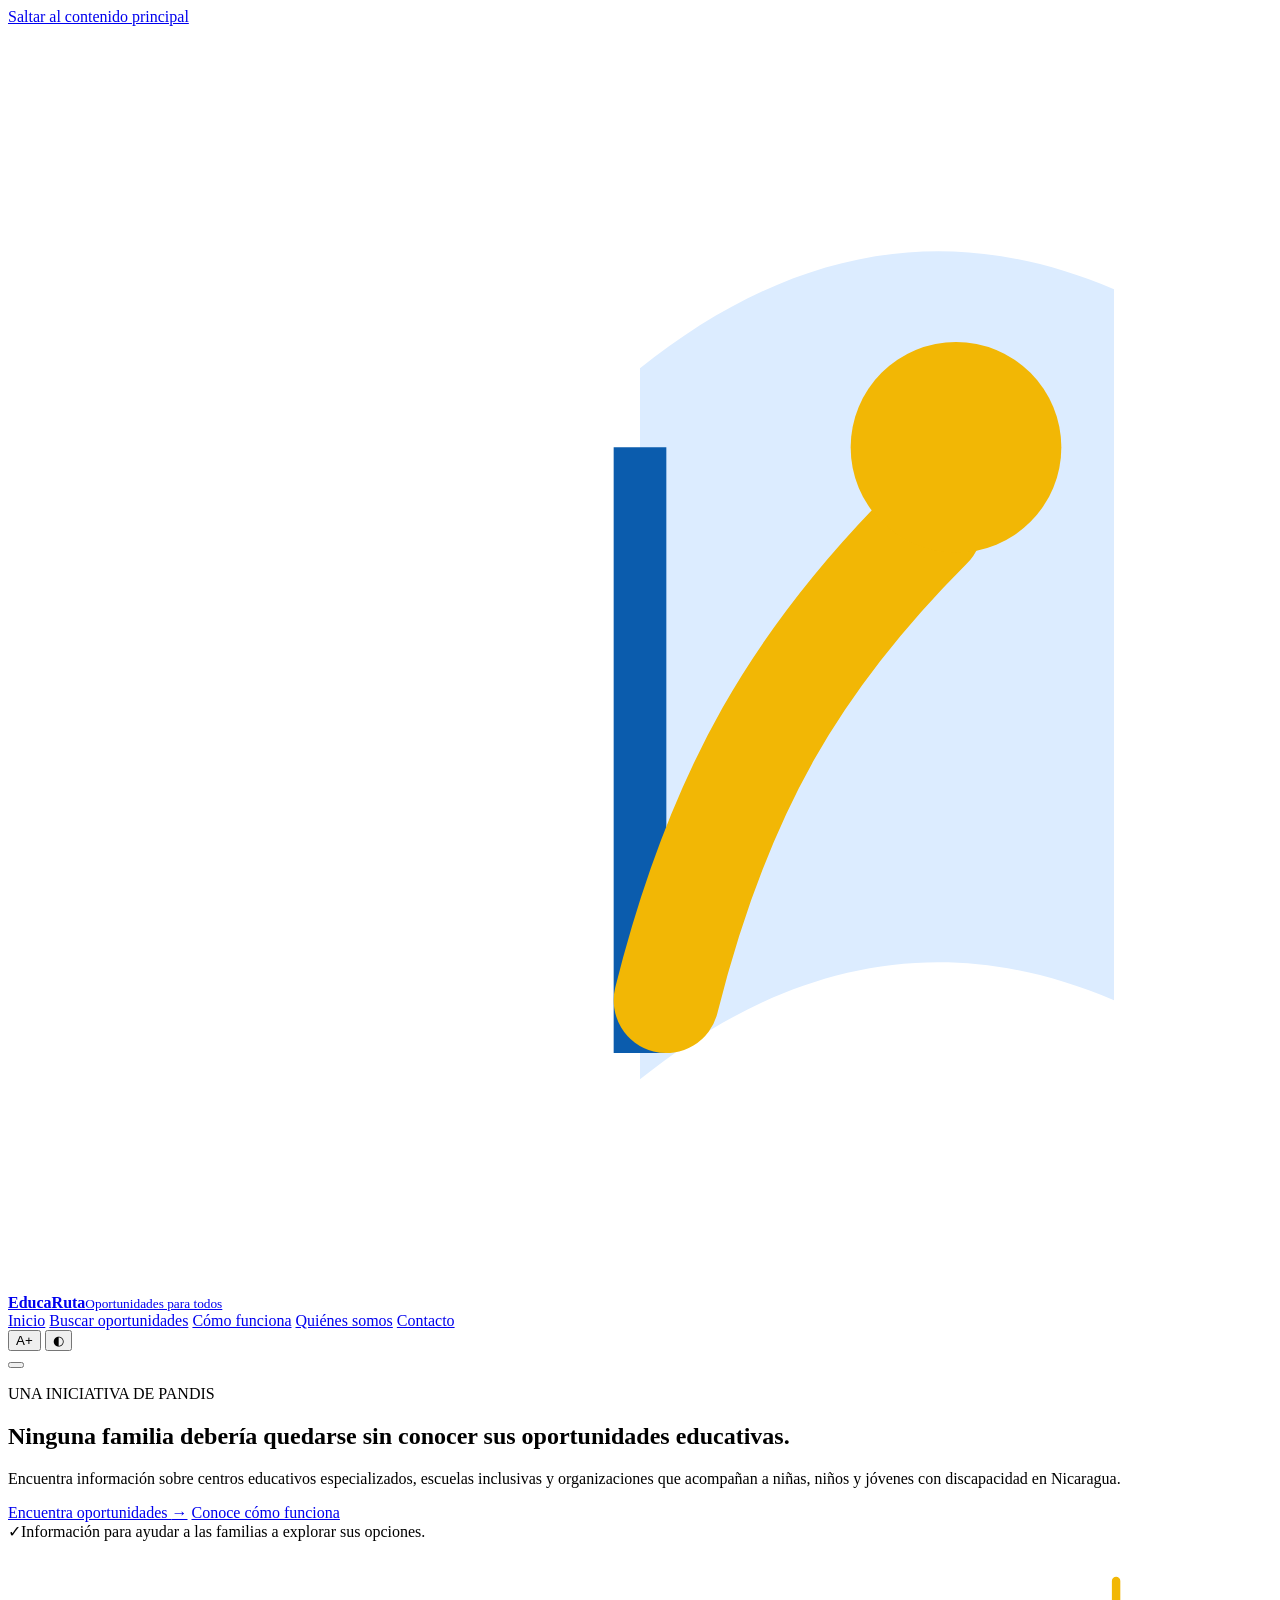
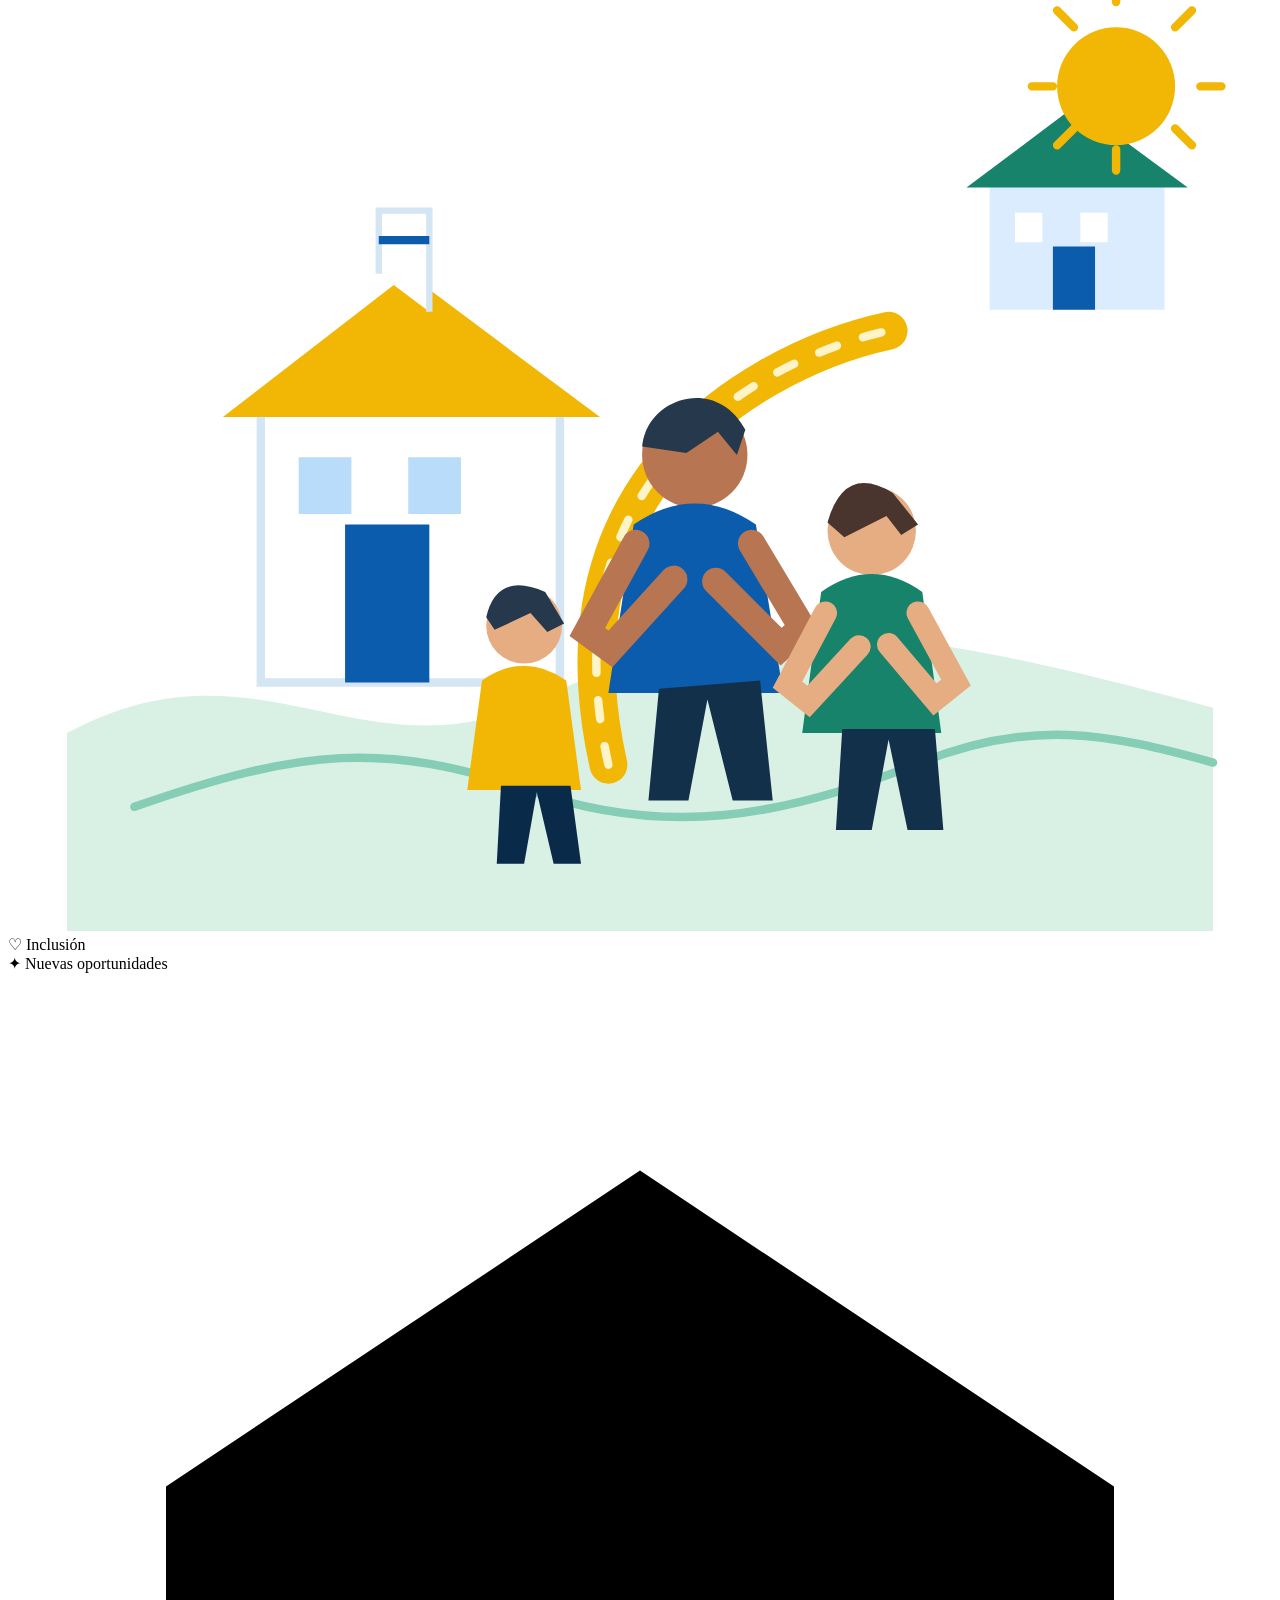
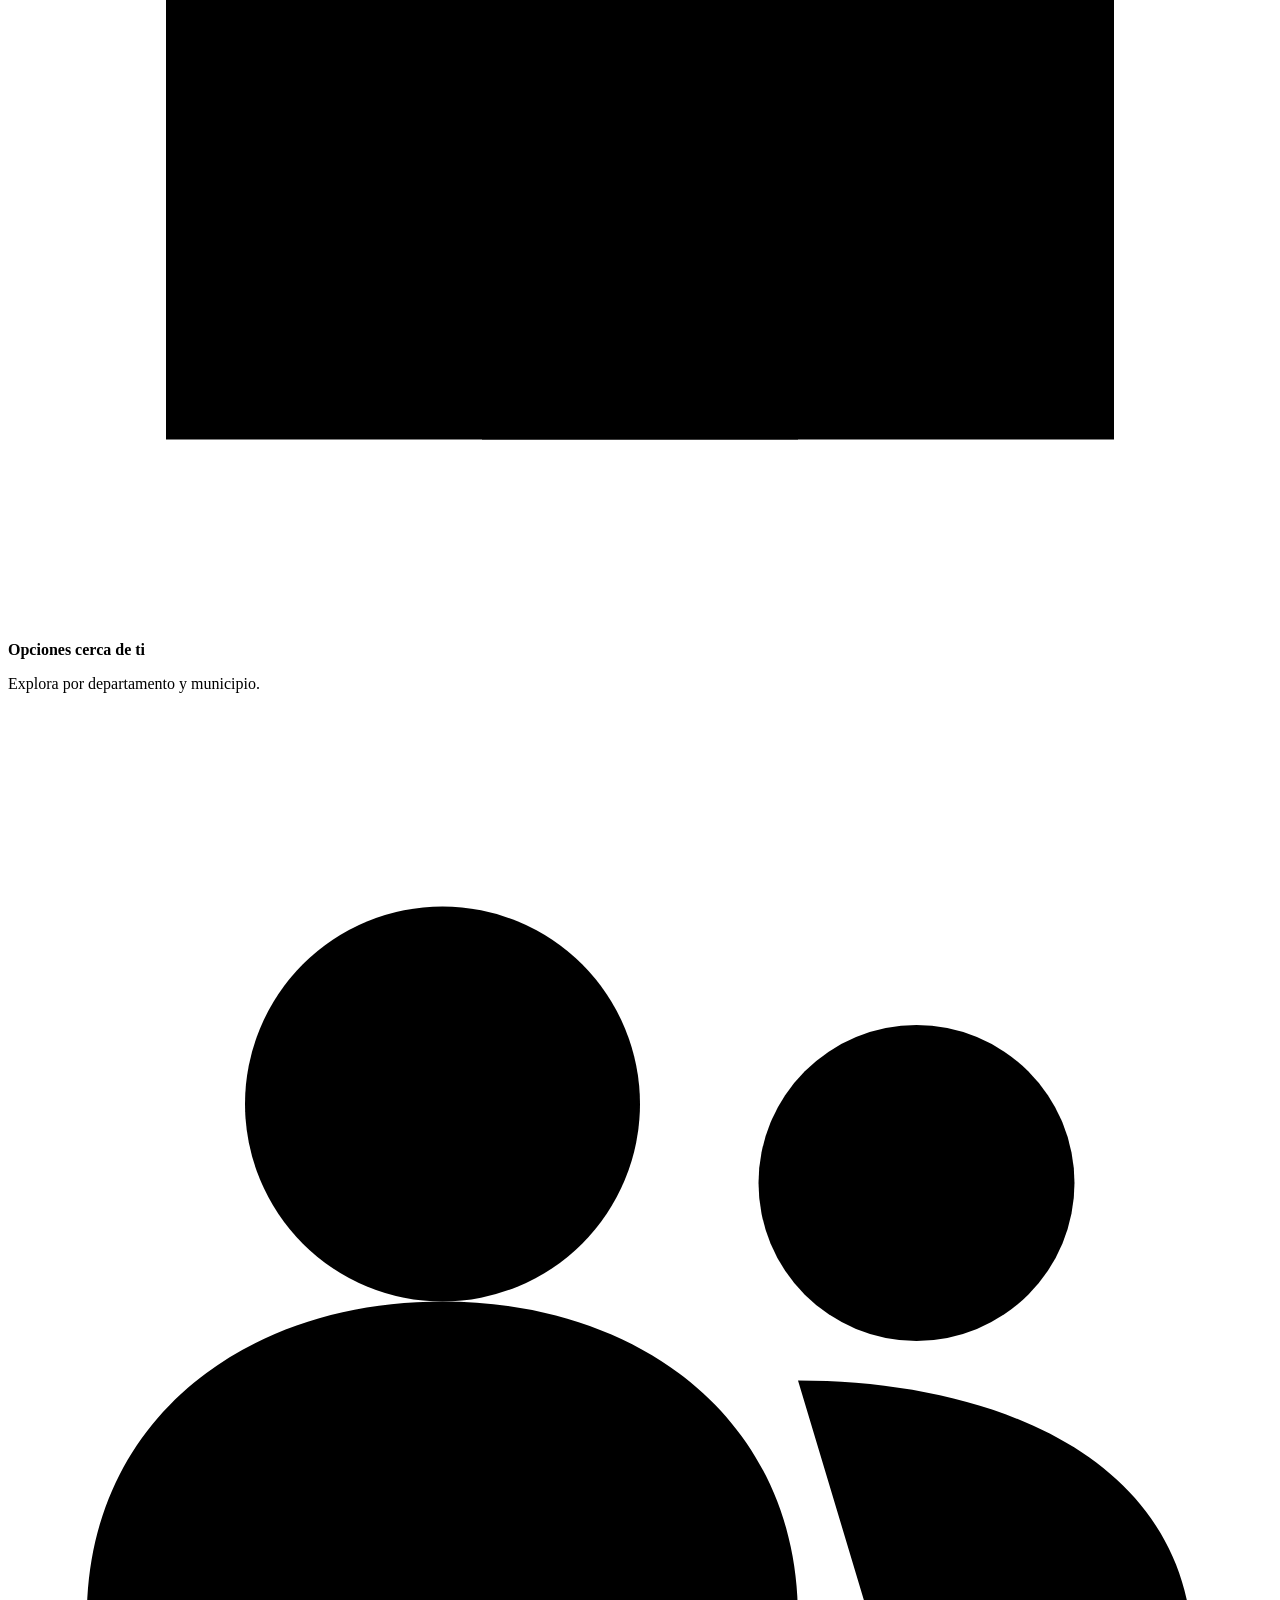
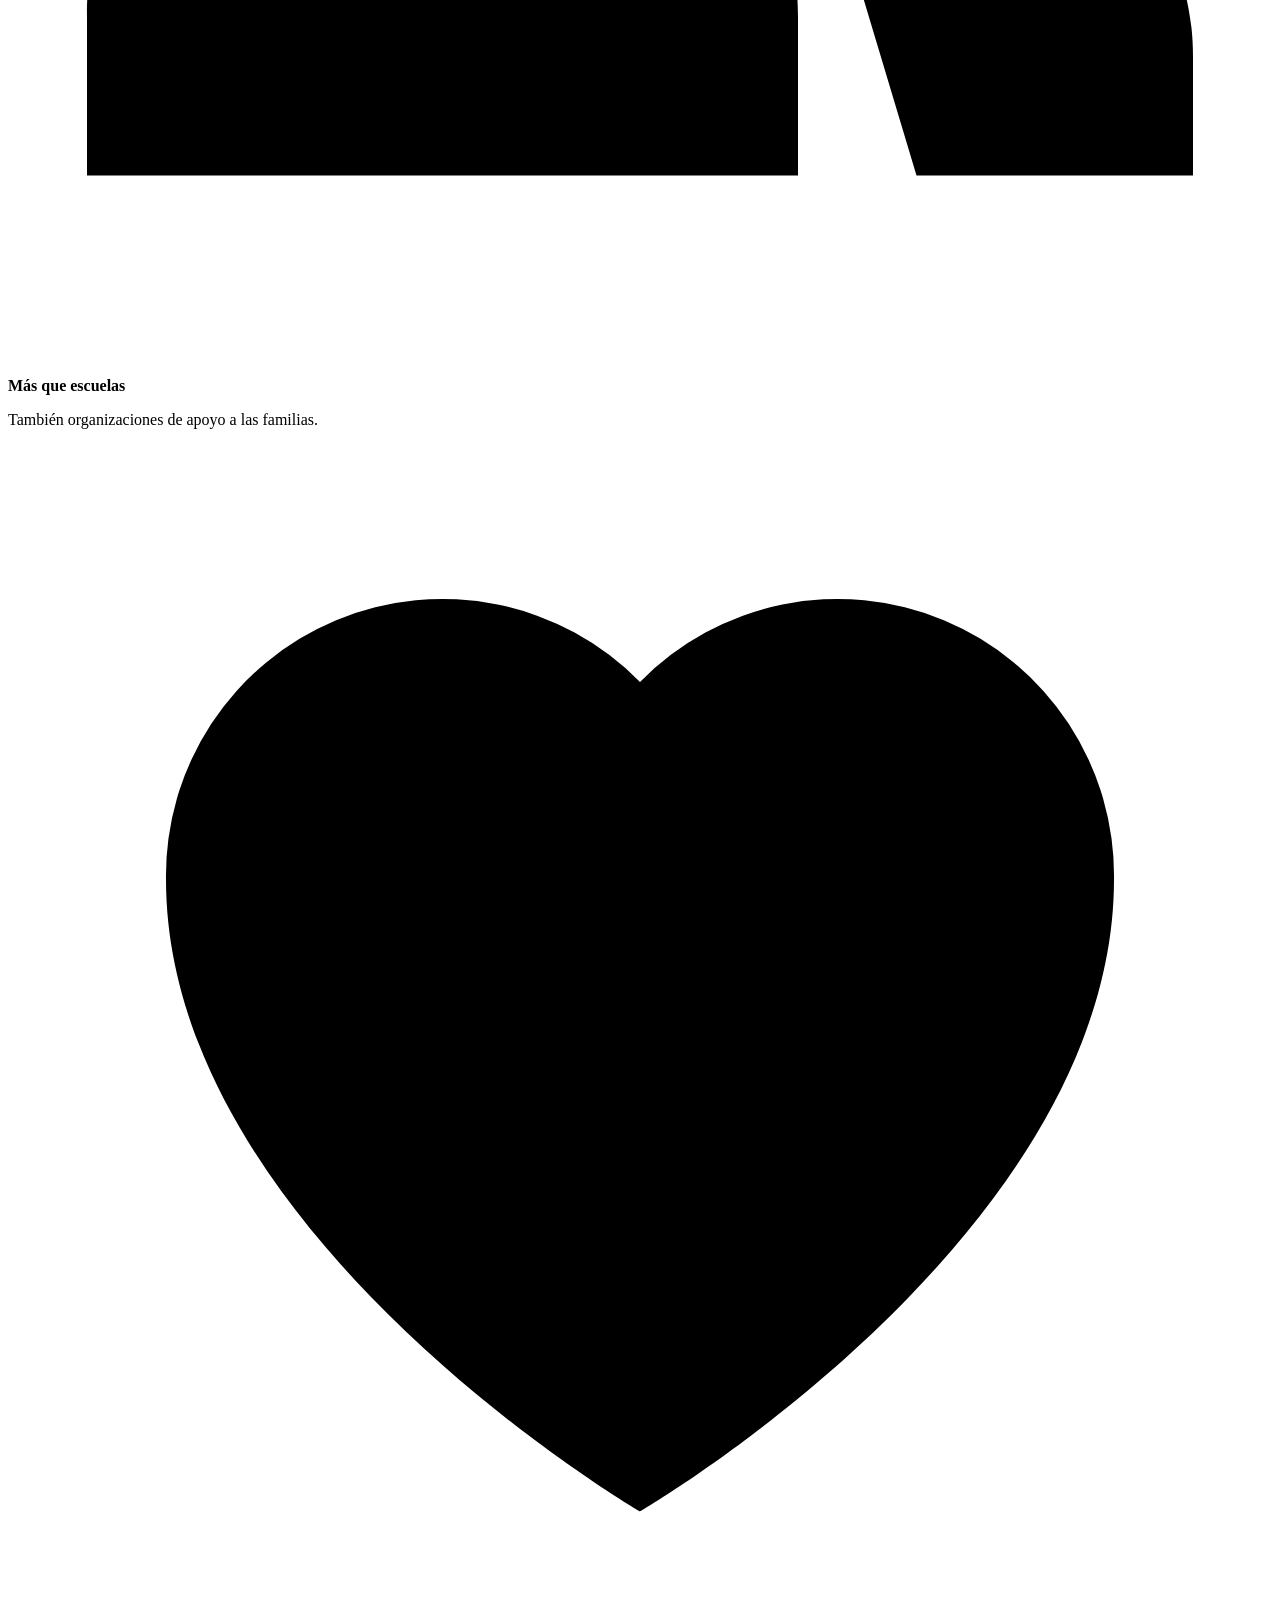
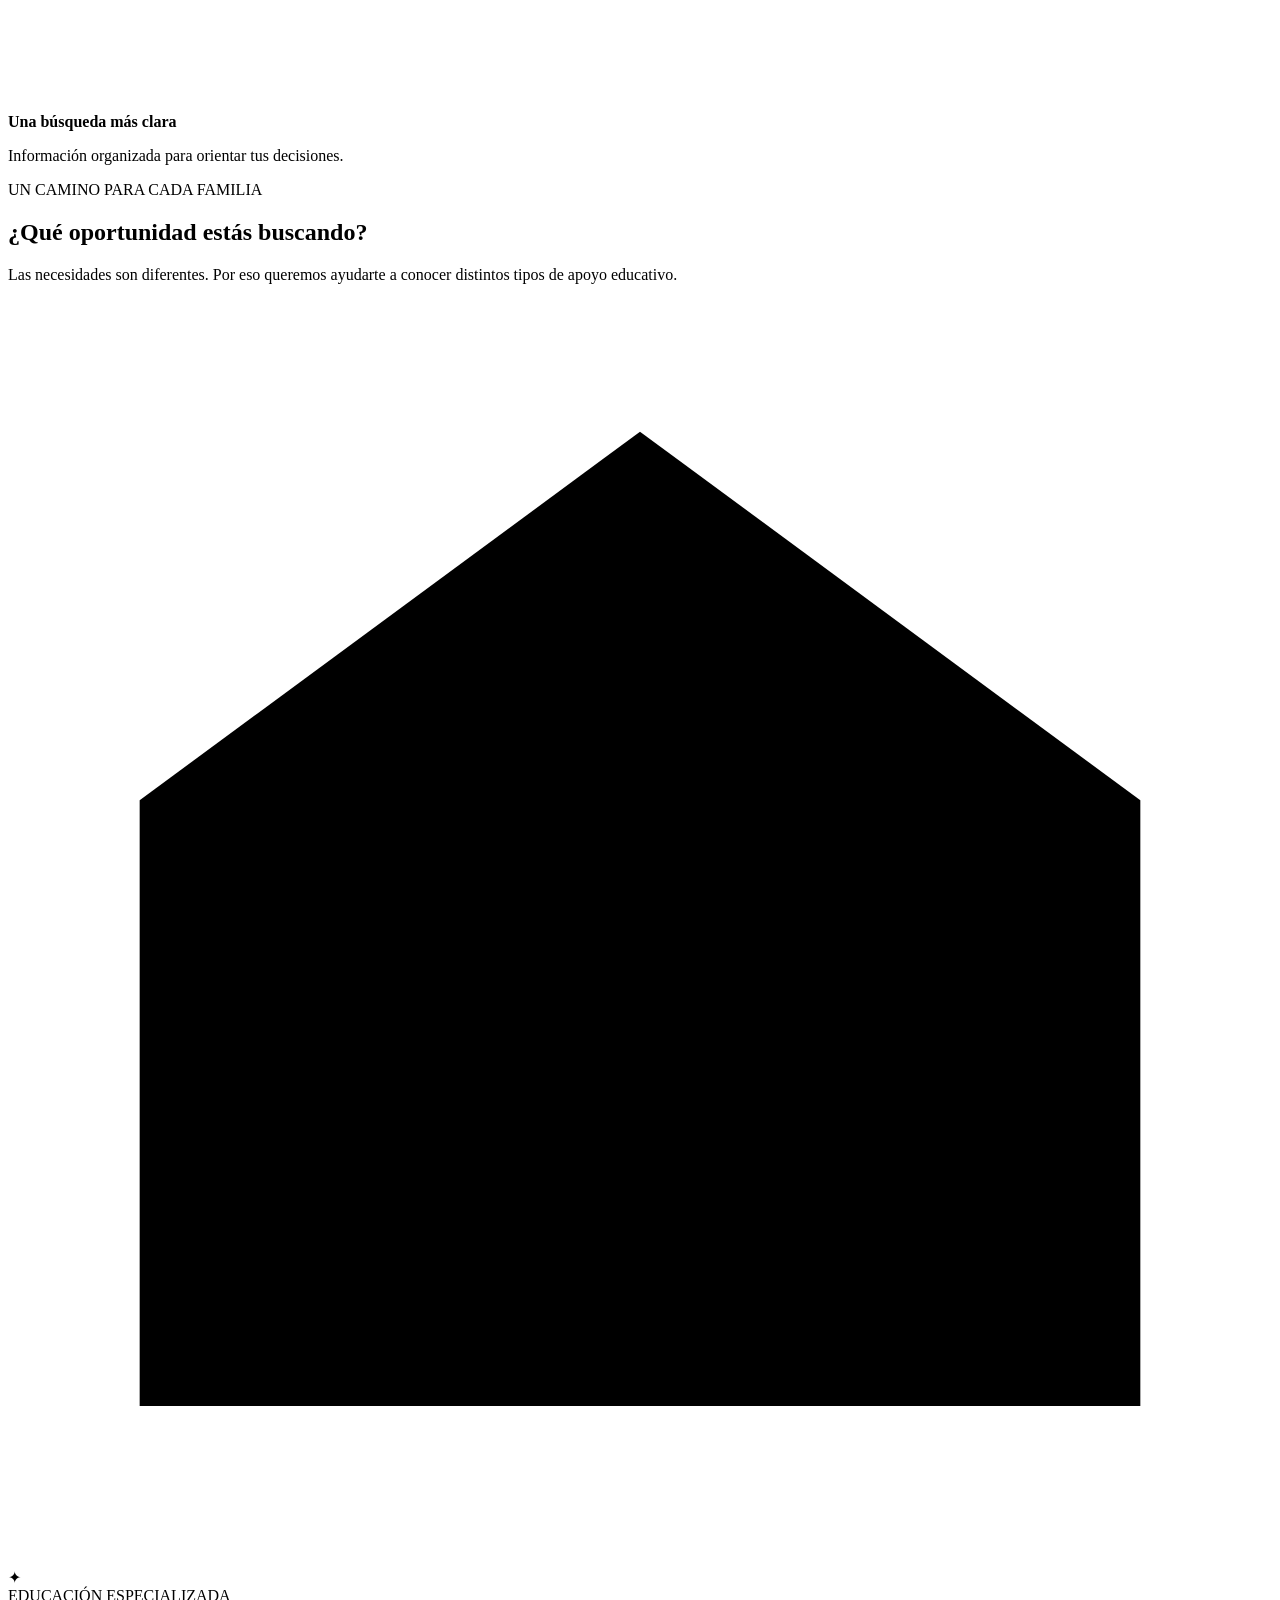
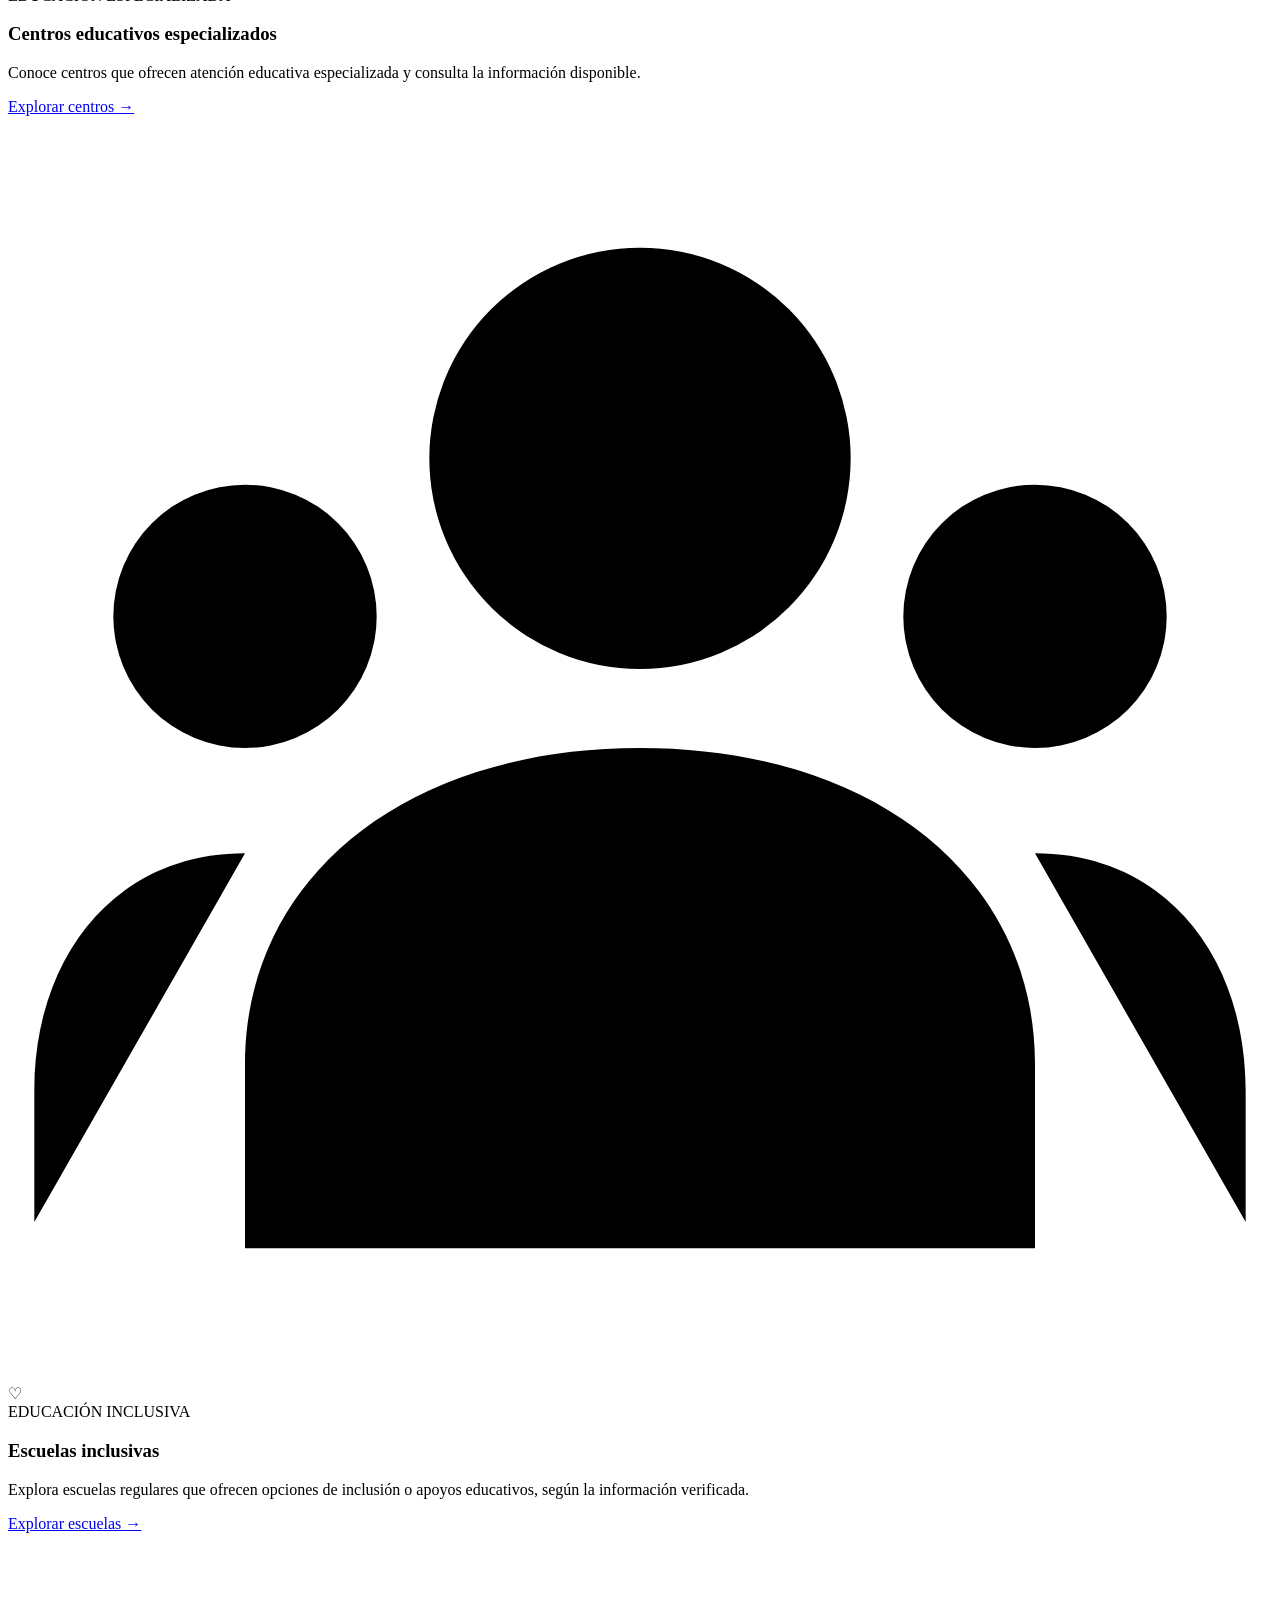
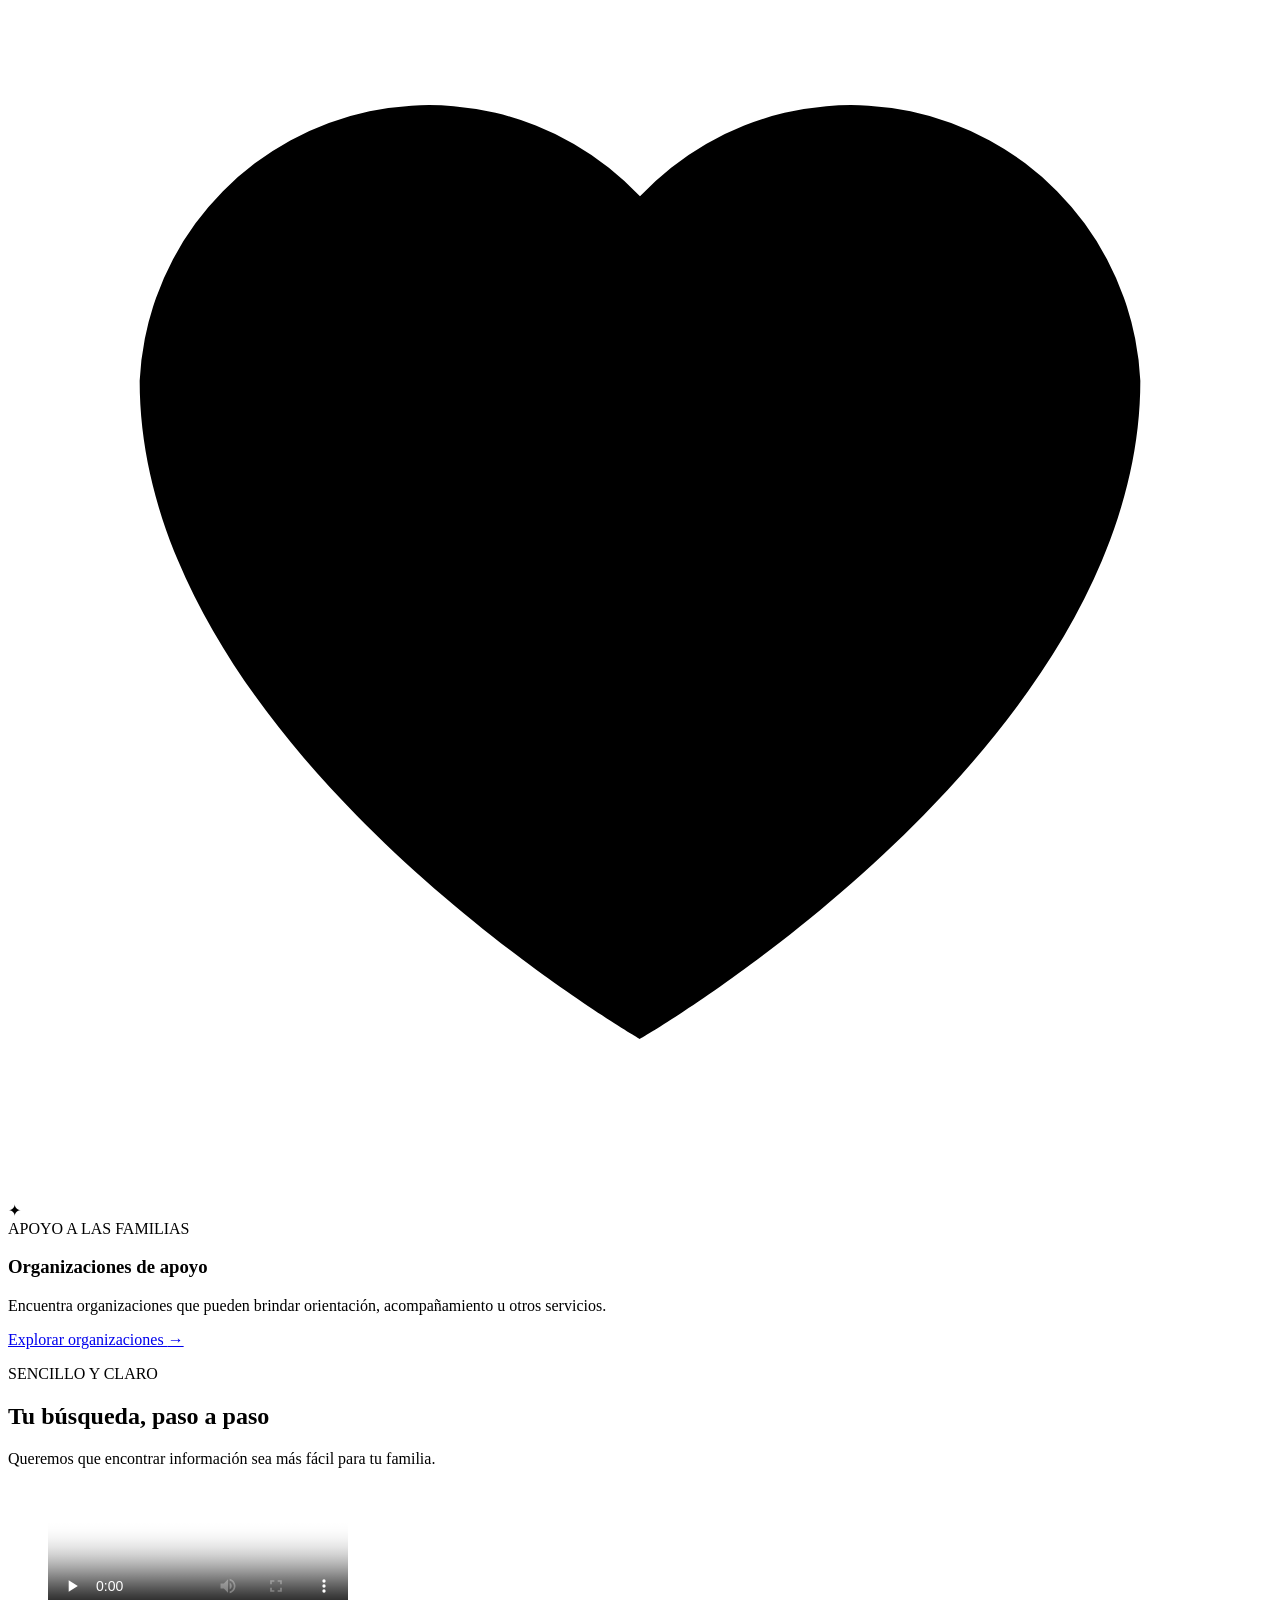
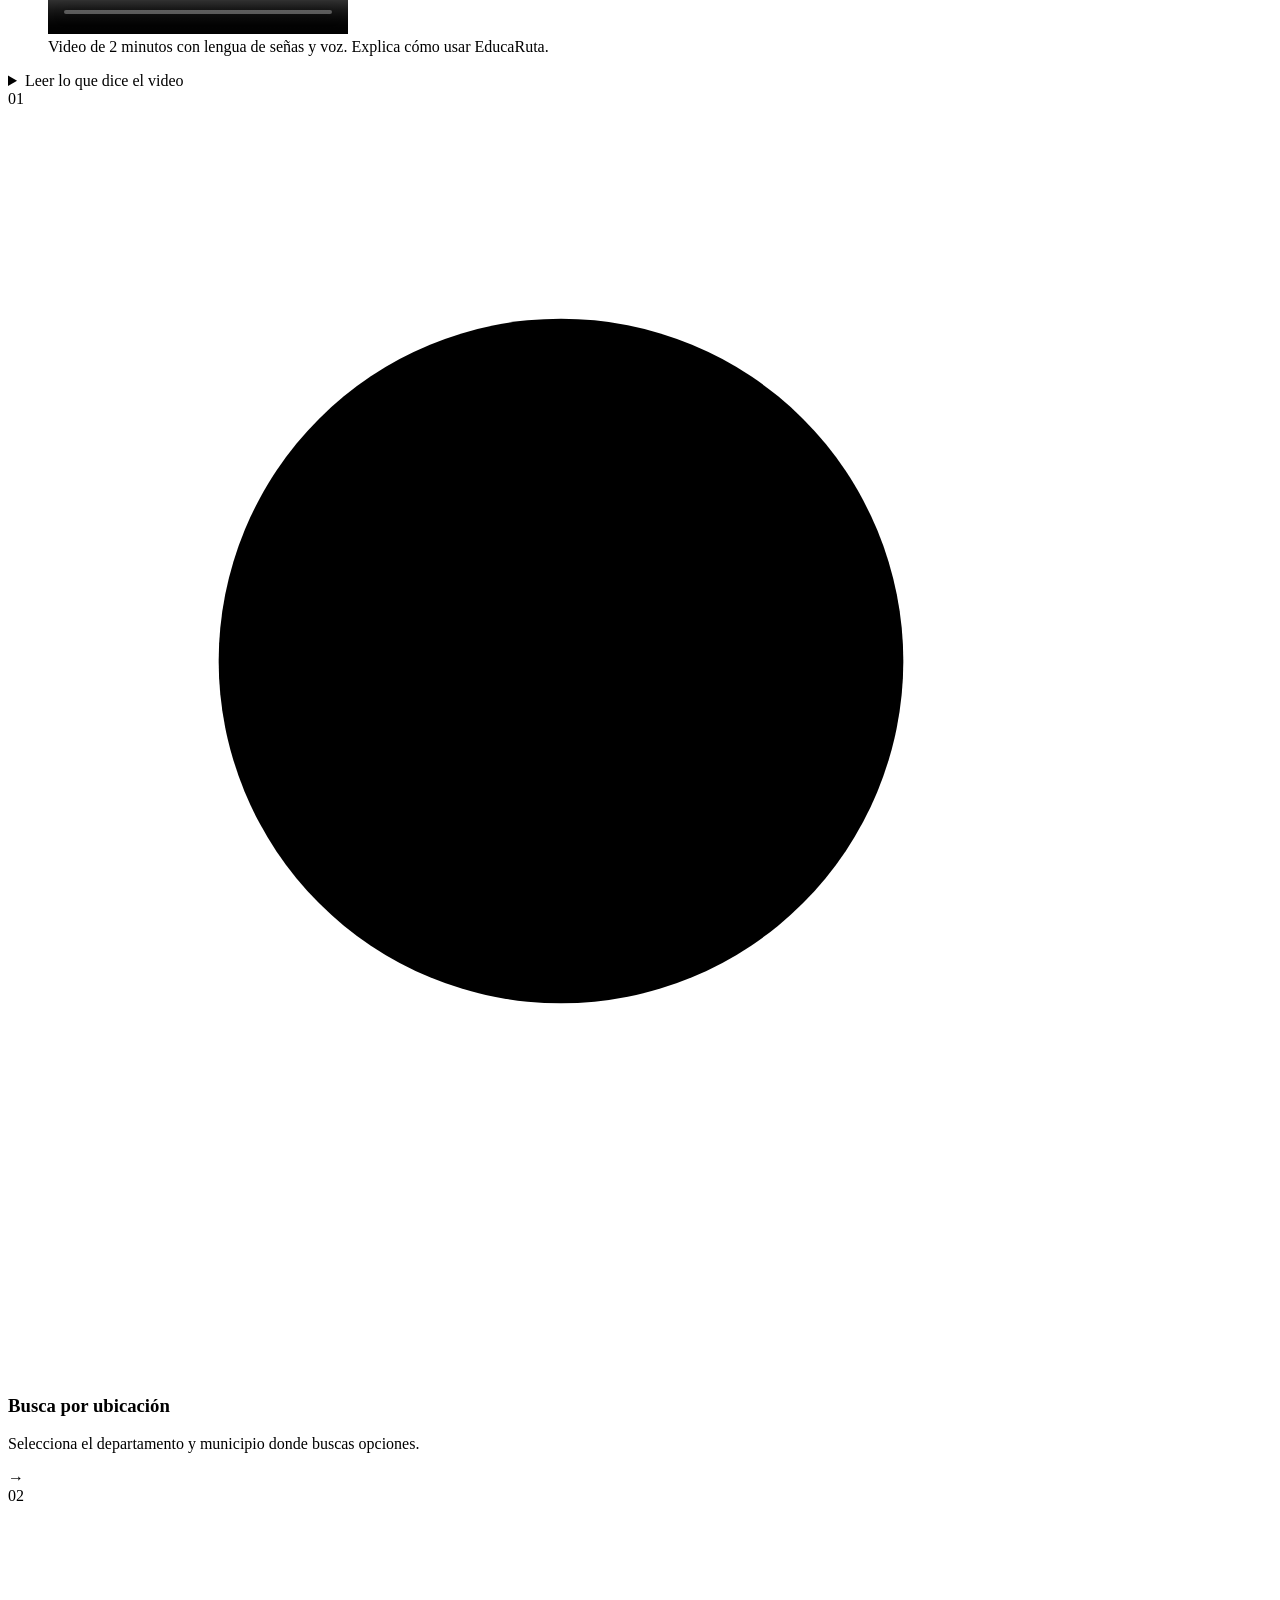
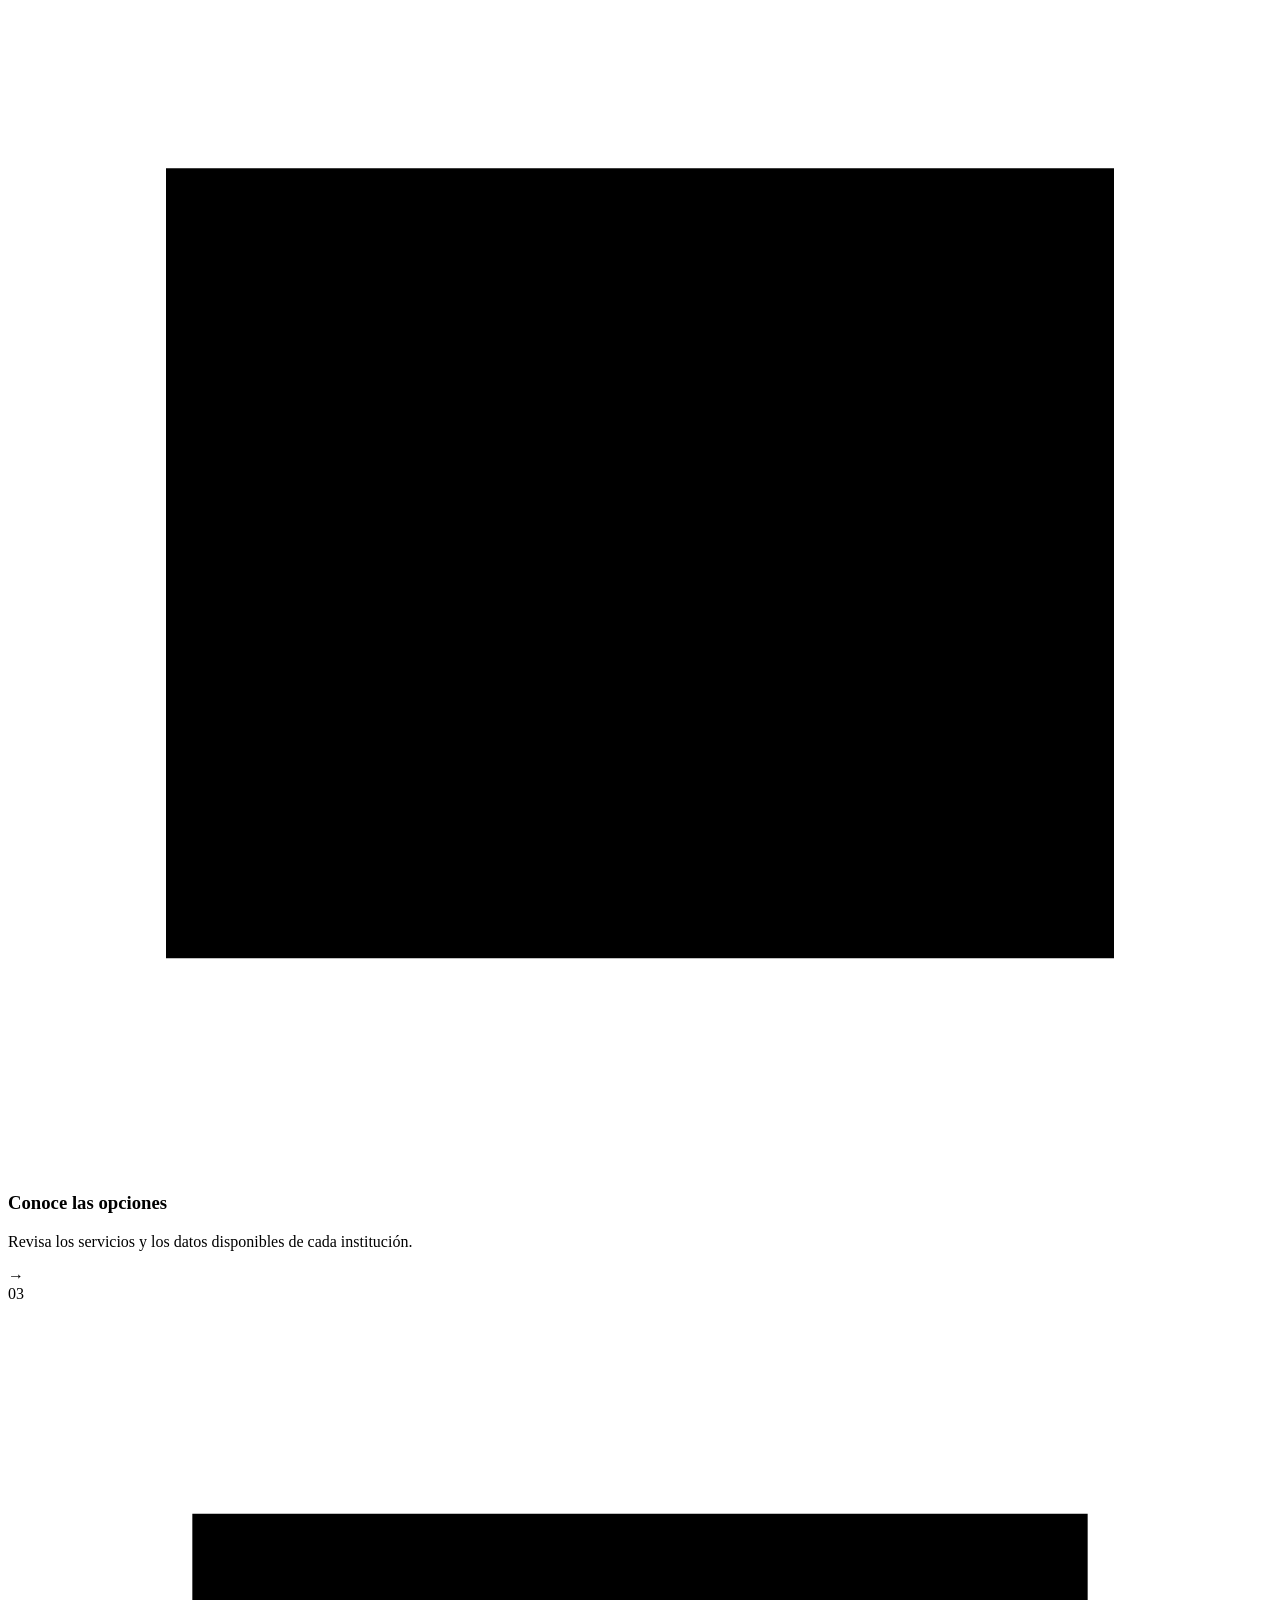
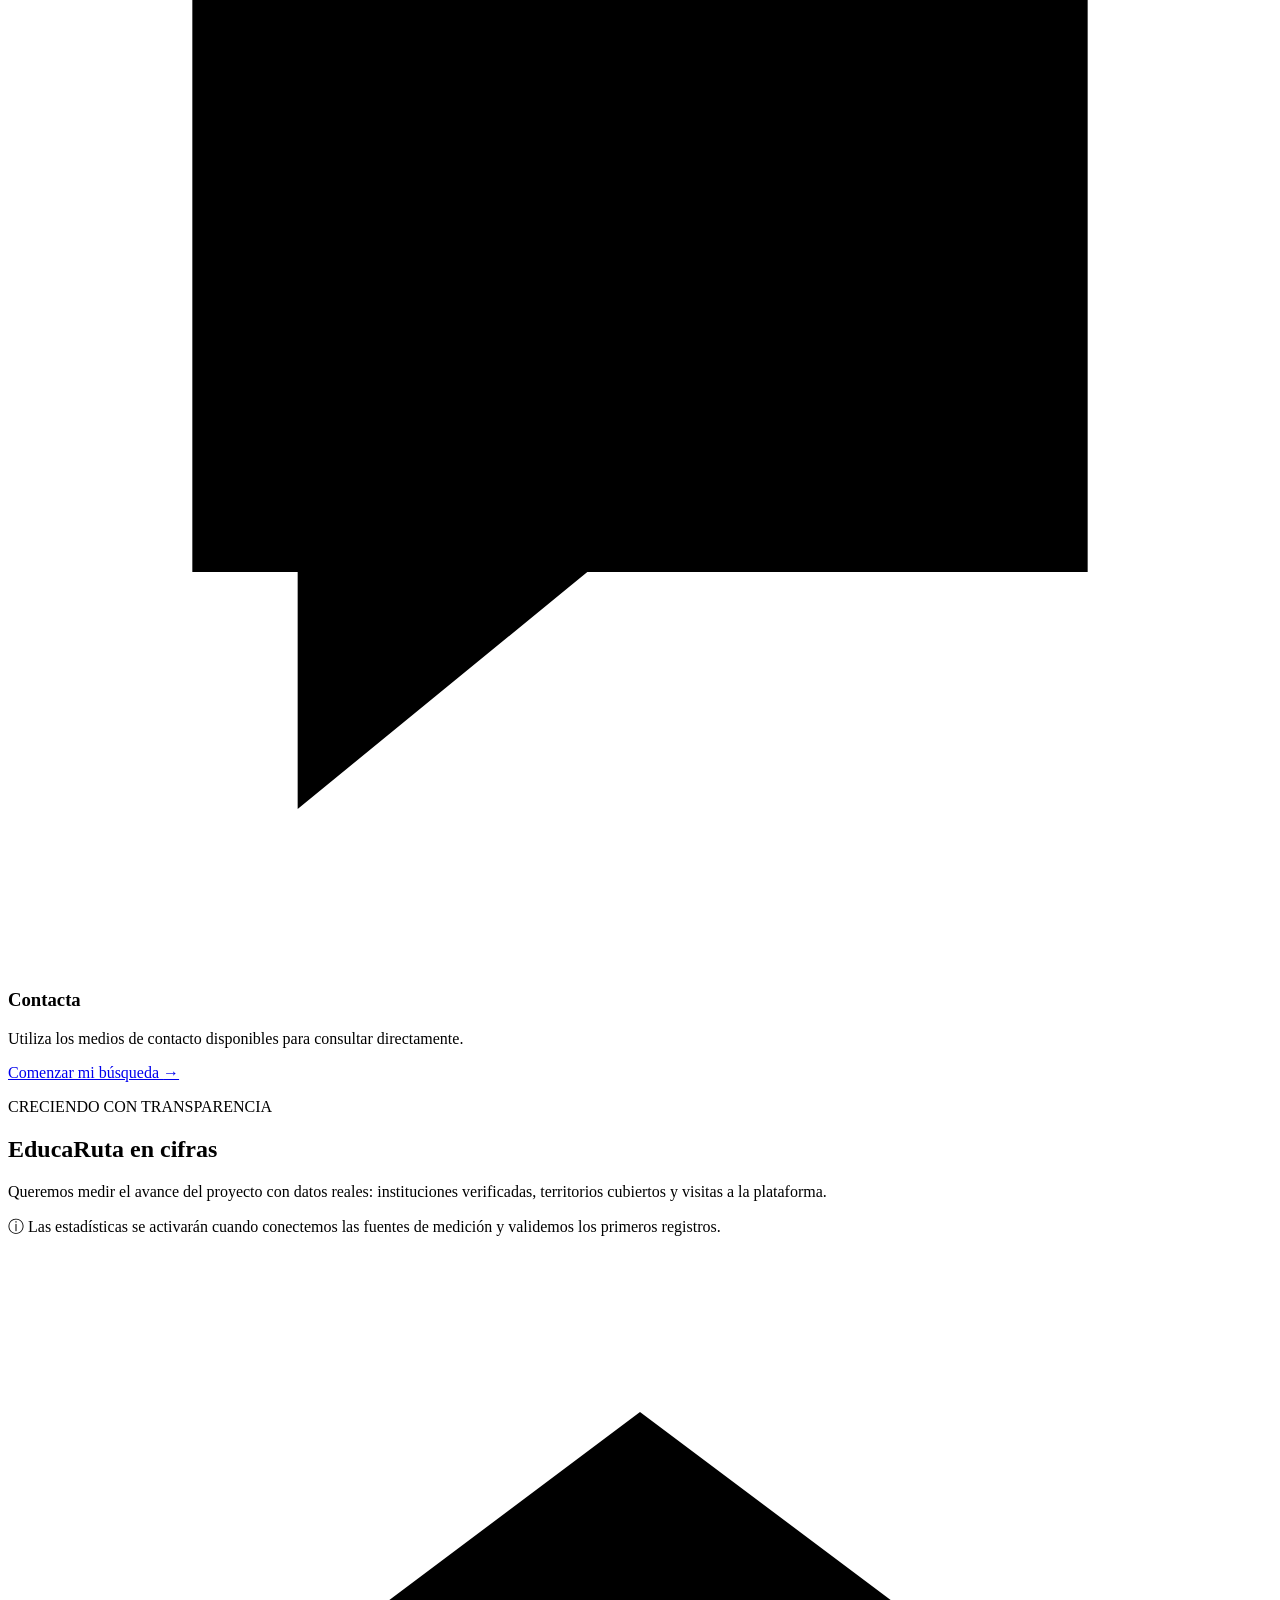
==== index.html @ 40b99e7c "Add files via upload Primera versión de EducaRuta" ====
<!doctype html>
<html lang="es">
<head>
  <meta charset="utf-8">
  <meta name="viewport" content="width=device-width, initial-scale=1">
  <meta name="theme-color" content="#0a2a4a">
  <meta name="description" content="EducaRuta ayuda a las familias a encontrar información sobre oportunidades educativas y organizaciones de apoyo para niñas, niños y jóvenes con discapacidad en Nicaragua.">
  <title>EducaRuta | Acercando oportunidades, construyendo inclusión</title>
  <link rel="preconnect" href="https://fonts.googleapis.com">
  <link rel="preconnect" href="https://fonts.gstatic.com" crossorigin>
  <link href="https://fonts.googleapis.com/css2?family=Atkinson+Hyperlegible:wght@400;700&display=swap" rel="stylesheet">
  <link rel="stylesheet" href="css/estilos.css">
  <script src="js/comun.js" defer></script>
</head>
<body>
  <a class="salto" href="#contenido">Saltar al contenido principal</a>
  <header class="top" id="inicio">
    <div class="nav-wrap">
      <a class="marca" href="index.html" aria-label="EducaRuta, página de inicio">
        <span class="marca-icono" aria-hidden="true">
          <svg viewBox="0 0 48 48" role="img"><path d="M6 10c7-3 13-1 18 3v27c-5-4-11-6-18-3z" fill="#fff"/><path d="M42 10c-7-3-13-1-18 3v27c5-4 11-6 18-3z" fill="#dcecff"/><path d="M24 16v23" stroke="#0b5cad" stroke-width="2"/><path d="M25 37c2-8 5-13 10-18" fill="none" stroke="#f2b705" stroke-width="4" stroke-linecap="round"/><circle cx="36" cy="16" r="4" fill="#f2b705"/></svg>
        </span>
        <span class="marca-texto"><strong>EducaRuta</strong><small>Oportunidades para todos</small></span>
      </a>
      <nav class="nav-links" id="menuNav" aria-label="Navegación principal">
        <a href="index.html" aria-current="page">Inicio</a>
        <a href="buscar.html">Buscar oportunidades</a>
        <a href="#como-funciona">Cómo funciona</a>
        <a href="#nosotros">Quiénes somos</a>
        <a href="#contacto">Contacto</a>
      </nav>
      <div class="accesibilidad" aria-label="Opciones de accesibilidad">
        <button type="button" id="mas" aria-label="Aumentar tamaño de letra" title="Aumentar tamaño de letra">A+</button>
        <button type="button" id="con" aria-label="Activar o desactivar alto contraste" title="Alto contraste"><span aria-hidden="true">◐</span></button>
      </div>
      <button class="menu-btn" type="button" id="menuBtn" aria-expanded="false" aria-controls="menuNav" aria-label="Abrir menú">
        <span></span><span></span><span></span>
      </button>
    </div>
  </header>

  <main id="contenido">
    <section class="hero">
      <div class="hero-grid wrap">
        <div class="hero-copy">
          <p class="sobretitulo"><span class="punto"></span> UNA INICIATIVA DE PANDIS</p>
          <h1>Ninguna familia debería quedarse sin conocer sus <span>oportunidades educativas.</span></h1>
          <p class="hero-lead">Encuentra información sobre centros educativos especializados, escuelas inclusivas y organizaciones que acompañan a niñas, niños y jóvenes con discapacidad en Nicaragua.</p>
          <div class="hero-actions">
            <a class="btn btn-amarillo" href="buscar.html">Encuentra oportunidades <span aria-hidden="true">→</span></a>
            <a class="btn btn-transparente" href="#como-funciona">Conoce cómo funciona</a>
          </div>
          <div class="hero-nota"><span class="nota-icono" aria-hidden="true">✓</span><span>Información para ayudar a las familias a explorar sus opciones.</span></div>
        </div>
        <div class="hero-visual" aria-label="Ilustración de una familia en el camino hacia una escuela" role="img">
          <div class="sol"></div><div class="nube nube-a"></div><div class="nube nube-b"></div>
          <svg class="ilustracion" viewBox="0 0 600 470" aria-hidden="true">
            <path d="M28 376C120 326 170 402 257 358s165-35 315 6v106H28z" fill="#d9f0e5"/>
            <path d="M60 411c80-28 119-31 187-8 65 23 121 13 186-13 53-21 89-14 139 0" fill="none" stroke="#85cdb4" stroke-width="4" stroke-linecap="round"/>
            <path d="M120 352h142V220H120z" fill="#fff" stroke="#d4e5f3" stroke-width="4"/>
            <path d="M102 226l88-68 91 68z" fill="#f2b705"/>
            <path d="M160 352v-75h40v75" fill="#0b5cad"/>
            <path d="M138 245h25v27h-25zm52 0h25v27h-25z" fill="#b8dcfa"/>
            <path d="M176 158v-30h24v48" fill="#fff" stroke="#d4e5f3" stroke-width="3"/>
            <path d="M200 142h-24" stroke="#0b5cad" stroke-width="4"/>
            <path d="M285 391c-12-54-6-102 26-142 27-34 70-56 107-64" fill="none" stroke="#f2b705" stroke-width="18" stroke-linecap="round"/>
            <path d="M285 391c-12-54-6-102 26-142 27-34 70-56 107-64" fill="none" stroke="#fff4c7" stroke-width="4" stroke-dasharray="9 13" stroke-linecap="round"/>
            <g transform="translate(326 244)">
              <circle cx="0" cy="0" r="25" fill="#b87551"/><path d="M-25-4c2-23 35-34 49-8l-4 12-9-11-15 10z" fill="#26384b"/>
              <path d="M-29 33q29-20 58 0l13 80h-83z" fill="#0b5cad"/><path d="M-17 111l-5 53h19l9-48 12 48h19l-6-57" fill="#12304a"/>
              <path d="M-28 42l-23 42 11 8 30-33M27 42l24 40-10 9-31-31" fill="none" stroke="#b87551" stroke-width="13" stroke-linecap="round"/>
            </g>
            <g transform="translate(410 280)">
              <circle cx="0" cy="0" r="21" fill="#e6ad83"/><path d="M-21-4q8-28 31-14l12 15-8 5-7-9-20 10z" fill="#49352d"/>
              <path d="M-24 29q24-17 48 0l9 67h-66z" fill="#16836a"/><path d="M-14 94l-3 48h17l8-43 9 43h17l-4-48" fill="#12304a"/>
              <path d="M-22 39l-18 34 10 8 24-26M22 39l18 33-10 8-22-26" fill="none" stroke="#e6ad83" stroke-width="11" stroke-linecap="round"/>
            </g>
            <g transform="translate(245 325)">
              <circle cx="0" cy="0" r="18" fill="#e6ad83"/><path d="M-18-4q5-22 28-12l9 15-8 4-8-9-17 8z" fill="#26384b"/>
              <path d="M-20 26q20-14 40 0l7 52h-54z" fill="#f2b705"/><path d="M-11 76l-2 37h13l6-34 8 34h13l-5-37" fill="#0a2a4a"/>
            </g>
            <path d="M466 175h83v-60h-83z" fill="#dcecff"/><path d="M455 117l52-39 53 39z" fill="#16836a"/><path d="M496 175v-30h20v30" fill="#0b5cad"/><path d="M478 129h13v14h-13zm31 0h13v14h-13z" fill="#fff"/>
            <circle cx="526" cy="69" r="28" fill="#f2b705"/><path d="M526 29v-10m0 90v-10m40-30h10m-90 0h10m58-28 8-8m-64 64 8-8m48 0 8 8m-64-64 8 8" stroke="#f2b705" stroke-width="4" stroke-linecap="round"/>
          </svg>
          <div class="burbuja burbuja-a"><span aria-hidden="true">♡</span> Inclusión</div>
          <div class="burbuja burbuja-b"><span aria-hidden="true">✦</span> Nuevas oportunidades</div>
        </div>
      </div>
      <div class="hero-curva" aria-hidden="true"></div>
    </section>

    <section class="beneficios wrap" aria-label="Qué ofrece EducaRuta">
      <article class="beneficio"><span class="beneficio-icono azul"><svg viewBox="0 0 32 32" aria-hidden="true"><path d="M4 13 16 5l12 8v14H4z"/><path d="M12 27V17h8v10"/></svg></span><div><strong>Opciones cerca de ti</strong><p>Explora por departamento y municipio.</p></div></article>
      <article class="beneficio"><span class="beneficio-icono verde"><svg viewBox="0 0 32 32" aria-hidden="true"><circle cx="11" cy="10" r="5"/><circle cx="23" cy="12" r="4"/><path d="M2 27v-4c0-5 4-8 9-8s9 3 9 8v4zm18-10c5 0 10 2 10 7v3h-7"/></svg></span><div><strong>Más que escuelas</strong><p>También organizaciones de apoyo a las familias.</p></div></article>
      <article class="beneficio"><span class="beneficio-icono amarillo"><svg viewBox="0 0 32 32" aria-hidden="true"><path d="M16 27S4 20 4 11a7 7 0 0 1 12-5 7 7 0 0 1 12 5c0 9-12 16-12 16z"/></svg></span><div><strong>Una búsqueda más clara</strong><p>Información organizada para orientar tus decisiones.</p></div></article>
    </section>

    <section class="seccion opciones wrap" id="oportunidades">
      <div class="encabezado-seccion"><p class="sobretitulo oscuro">UN CAMINO PARA CADA FAMILIA</p><h2>¿Qué oportunidad estás buscando?</h2><p>Las necesidades son diferentes. Por eso queremos ayudarte a conocer distintos tipos de apoyo educativo.</p></div>
      <div class="tarjetas">
        <article class="tarjeta tarjeta-azul"><div class="tarjeta-ilustracion"><span class="circulo-icono"><svg viewBox="0 0 48 48" aria-hidden="true"><path d="M5 19 24 5l19 14v23H5z"/><path d="M17 42V26h14v16M12 21h6m12 0h6"/></svg></span><span class="mini-decoracion">✦</span></div><div class="tarjeta-cuerpo"><span class="etiqueta etiqueta-azul">EDUCACIÓN ESPECIALIZADA</span><h3>Centros educativos especializados</h3><p>Conoce centros que ofrecen atención educativa especializada y consulta la información disponible.</p><a href="buscar.html" class="enlace-flecha">Explorar centros <span aria-hidden="true">→</span></a></div></article>
        <article class="tarjeta tarjeta-verde"><div class="tarjeta-ilustracion"><span class="circulo-icono"><svg viewBox="0 0 48 48" aria-hidden="true"><circle cx="24" cy="13" r="8"/><circle cx="9" cy="19" r="5"/><circle cx="39" cy="19" r="5"/><path d="M9 43v-7c0-7 6-12 15-12s15 5 15 12v7M1 42v-5c0-5 3-9 8-9m38 14v-5c0-5-3-9-8-9"/></svg></span><span class="mini-decoracion">♡</span></div><div class="tarjeta-cuerpo"><span class="etiqueta etiqueta-verde">EDUCACIÓN INCLUSIVA</span><h3>Escuelas inclusivas</h3><p>Explora escuelas regulares que ofrecen opciones de inclusión o apoyos educativos, según la información verificada.</p><a href="buscar.html" class="enlace-flecha">Explorar escuelas <span aria-hidden="true">→</span></a></div></article>
        <article class="tarjeta tarjeta-lila"><div class="tarjeta-ilustracion"><span class="circulo-icono"><svg viewBox="0 0 48 48" aria-hidden="true"><path d="M24 42S5 31 5 17a11 11 0 0 1 19-7 11 11 0 0 1 19 7c0 14-19 25-19 25z"/><path d="M16 24h16m-8-8v16"/></svg></span><span class="mini-decoracion">✦</span></div><div class="tarjeta-cuerpo"><span class="etiqueta etiqueta-lila">APOYO A LAS FAMILIAS</span><h3>Organizaciones de apoyo</h3><p>Encuentra organizaciones que pueden brindar orientación, acompañamiento u otros servicios.</p><a href="buscar.html" class="enlace-flecha">Explorar organizaciones <span aria-hidden="true">→</span></a></div></article>
      </div>
    </section>

    <section class="como" id="como-funciona">
      <div class="wrap seccion">
        <div class="encabezado-seccion centrado"><p class="sobretitulo oscuro">SENCILLO Y CLARO</p><h2>Tu búsqueda, paso a paso</h2><p>Queremos que encontrar información sea más fácil para tu familia.</p></div>
        <div class="video-bloque">
          <figure class="video-fig">
            <video controls preload="none" playsinline poster="media/portada.jpg" aria-describedby="video-descr">
              <source src="media/EducaRuta.mp4" type="video/mp4">
              Tu navegador no puede reproducir el video. Puedes leer lo que dice en esta página.
            </video>
            <figcaption id="video-descr">Video de 2 minutos con lengua de señas y voz. Explica cómo usar EducaRuta.</figcaption>
          </figure>
          <details class="video-texto"><summary>Leer lo que dice el video</summary><div class="video-texto-cuerpo">
            <h3>Bienvenida</h3><p>Hola. Somos PANDIS, estudiantes de ingeniería en sistemas. Te presentamos EducaRuta.</p>
            <h3>Qué es EducaRuta</h3><p>EducaRuta te ayuda a encontrar escuelas y centros de apoyo para niñas, niños y jóvenes con discapacidad, cerca de donde vives. Es gratis y toma pocos minutos.</p>
            <h3>Paso 1: Busca</h3><p>Arriba hay dos listas. En la primera, elige tu departamento. En la segunda, tu municipio. Si quieres, escoge también el tipo de centro. Después toca Buscar.</p>
            <h3>Paso 2: Elige</h3><p>Aparecen las escuelas y centros de tu zona. Cada tarjeta dice el nombre, el lugar y los servicios. Toca Ver detalles para ver la dirección, el teléfono y las edades que atienden.</p>
            <h3>Paso 3: Escribe</h3><p>Toca Escribir a la escuela. Pon tu nombre y tu teléfono. El nombre del niño o de la niña es opcional. Marca el apoyo que necesita; si no sabes, marca No lo sé. Lee el mensaje y cámbialo si quieres. Acepta el aviso de privacidad y toca Guardar y continuar.</p>
            <h3>Paso 4: Contacta</h3><p>Tu solicitud queda guardada y tus datos son privados. Sigue las indicaciones de la pantalla para copiar el mensaje y comunicarte con el centro.</p>
            <h3>Cierre</h3><p>Todas las niñas, niños y jóvenes tienen derecho a estudiar. EducaRuta es para ti. Gracias.</p>
          </div></details>
        </div>
        <div class="pasos-nuevos">
          <article class="paso-nuevo"><span class="paso-numero">01</span><span class="paso-icono"><svg viewBox="0 0 48 48" aria-hidden="true"><circle cx="21" cy="21" r="13"/><path d="m31 31 11 11M15 21h12m-6-6v12"/></svg></span><h3>Busca por ubicación</h3><p>Selecciona el departamento y municipio donde buscas opciones.</p></article>
          <span class="paso-conector" aria-hidden="true">→</span>
          <article class="paso-nuevo"><span class="paso-numero">02</span><span class="paso-icono"><svg viewBox="0 0 48 48" aria-hidden="true"><path d="M6 10h36v30H6zM14 18h20M14 25h20M14 32h12"/></svg></span><h3>Conoce las opciones</h3><p>Revisa los servicios y los datos disponibles de cada institución.</p></article>
          <span class="paso-conector" aria-hidden="true">→</span>
          <article class="paso-nuevo"><span class="paso-numero">03</span><span class="paso-icono"><svg viewBox="0 0 48 48" aria-hidden="true"><path d="M7 8h34v25H22L11 42v-9H7zM15 17h18m-18 7h12"/></svg></span><h3>Contacta</h3><p>Utiliza los medios de contacto disponibles para consultar directamente.</p></article>
        </div>
        <div class="centrado"><a class="btn btn-azul btn-inline" href="buscar.html">Comenzar mi búsqueda <span aria-hidden="true">→</span></a></div>
      </div>
    </section>

    <section class="cifras wrap" id="cifras">
      <div class="cifras-copy"><p class="sobretitulo oscuro">CRECIENDO CON TRANSPARENCIA</p><h2>EducaRuta en cifras</h2><p>Queremos medir el avance del proyecto con datos reales: instituciones verificadas, territorios cubiertos y visitas a la plataforma.</p><p class="nota-cifras"><span aria-hidden="true">ⓘ</span> Las estadísticas se activarán cuando conectemos las fuentes de medición y validemos los primeros registros.</p></div>
      <div class="cifras-grid"><article class="cifra"><span class="cifra-icono azul"><svg viewBox="0 0 32 32" aria-hidden="true"><path d="M4 13 16 4l12 9v15H4zM12 28V17h8v11"/></svg></span><strong>En preparación</strong><span>Instituciones verificadas</span></article><article class="cifra"><span class="cifra-icono verde"><svg viewBox="0 0 32 32" aria-hidden="true"><path d="m16 3 13 7v12l-13 7L3 22V10zM3 10l13 8 13-8M16 18v11"/></svg></span><strong>En preparación</strong><span>Departamentos cubiertos</span></article><article class="cifra cifra-ancha"><span class="cifra-icono amarillo"><svg viewBox="0 0 32 32" aria-hidden="true"><path d="M2 16S7 6 16 6s14 10 14 10-5 10-14 10S2 16 2 16z"/><circle cx="16" cy="16" r="4"/></svg></span><strong>Próximamente</strong><span>Visitas reales a la plataforma</span></article></div>
    </section>

    <section class="historia" id="nosotros">
      <div class="wrap historia-grid">
        <div class="historia-visual" aria-hidden="true"><div class="historia-circulo"><svg viewBox="0 0 280 260"><path d="M30 217c45-34 82-25 119-3s66 11 101-6v52H30z" fill="#bfe7d8"/><path d="M52 190h70v-70H52z" fill="#fff"/><path d="m44 121 43-35 44 35z" fill="#f2b705"/><path d="M78 190v-39h19v39" fill="#0b5cad"/><circle cx="169" cy="111" r="22" fill="#b87551"/><path d="M147 110q4-34 37-18l8 17-8 4-13-11-19 12z" fill="#26384b"/><path d="M142 144q27-19 54 0l13 69h-80z" fill="#0b5cad"/><path d="m151 209-4 36h16l8-31 8 31h16l-5-36" fill="#12304a"/><path d="M144 151 125 181l11 8 25-22m34-16 23 29-10 8-24-22" fill="none" stroke="#b87551" stroke-width="12" stroke-linecap="round"/><circle cx="222" cy="58" r="20" fill="#f2b705"/></svg></div><span class="decor decor-uno">✦</span><span class="decor decor-dos">♡</span></div>
        <div class="historia-texto"><p class="sobretitulo">UN PROYECTO CON PROPÓSITO</p><h2>La información también puede abrir caminos.</h2><p>EducaRuta nace de una necesidad concreta: muchas familias quieren encontrar oportunidades educativas para sus hijos, pero no siempre conocen las instituciones y los apoyos que existen.</p><p>Por eso, el equipo PANDIS está construyendo una plataforma que reúna información útil y ayude a las familias a explorar opciones en un solo lugar.</p><div class="historia-frase"><span aria-hidden="true">“</span><strong>Acercando oportunidades educativas, construyendo inclusión.</strong></div><a class="btn btn-amarillo btn-inline" href="buscar.html">Explorar EducaRuta <span aria-hidden="true">→</span></a></div>
      </div>
    </section>

    <section class="llamado wrap" id="contacto"><div class="llamado-contenido"><span class="llamado-icono" aria-hidden="true"><svg viewBox="0 0 48 48"><path d="M24 42S5 31 5 17a11 11 0 0 1 19-7 11 11 0 0 1 19 7c0 14-19 25-19 25z"/></svg></span><div><h2>Ayúdanos a acercar más oportunidades.</h2><p>Si representas una institución, conoces un servicio de apoyo o deseas acompañar el crecimiento de EducaRuta, queremos escucharte.</p></div><a class="btn btn-azul btn-inline" href="mailto:contacto@educaruta.org">Conocer cómo colaborar <span aria-hidden="true">→</span></a></div></section>
  </main>

  <footer class="footer">
    <div class="wrap footer-grid"><div class="footer-marca"><a class="marca marca-footer" href="#inicio"><span class="marca-icono"><svg viewBox="0 0 48 48" aria-hidden="true"><path d="M6 10c7-3 13-1 18 3v27c-5-4-11-6-18-3z" fill="#fff"/><path d="M42 10c-7-3-13-1-18 3v27c5-4 11-6 18-3z" fill="#dcecff"/><path d="M25 37c2-8 5-13 10-18" fill="none" stroke="#f2b705" stroke-width="4" stroke-linecap="round"/></svg></span><span class="marca-texto"><strong>EducaRuta</strong><small>Acercando oportunidades, construyendo inclusión.</small></span></a><p><strong>PANDIS</strong> significa Proyecto de Ayuda a los Niños con Discapacidad. Somos los tres estudiantes que llevamos este proyecto: Diego y Orlando, que son Sordos, y Linda, que es oyente.</p></div><div class="footer-enlaces"><strong>Explora</strong><a href="buscar.html">Buscar oportunidades</a><a href="#como-funciona">Cómo funciona</a><a href="#nosotros">Quiénes somos</a></div><div class="footer-enlaces"><strong>Información</strong><a href="#contacto">Contacto y colaboración</a><span>Tus datos se guardan de forma privada.</span><span>La información de cada institución debe verificarse antes de tomar decisiones.</span></div></div>
    <div class="wrap footer-final"><span>© <span id="anio">2026</span> EducaRuta · PANDIS</span><a href="#inicio">Volver arriba ↑</a></div>
  </footer>
</body>
</html>
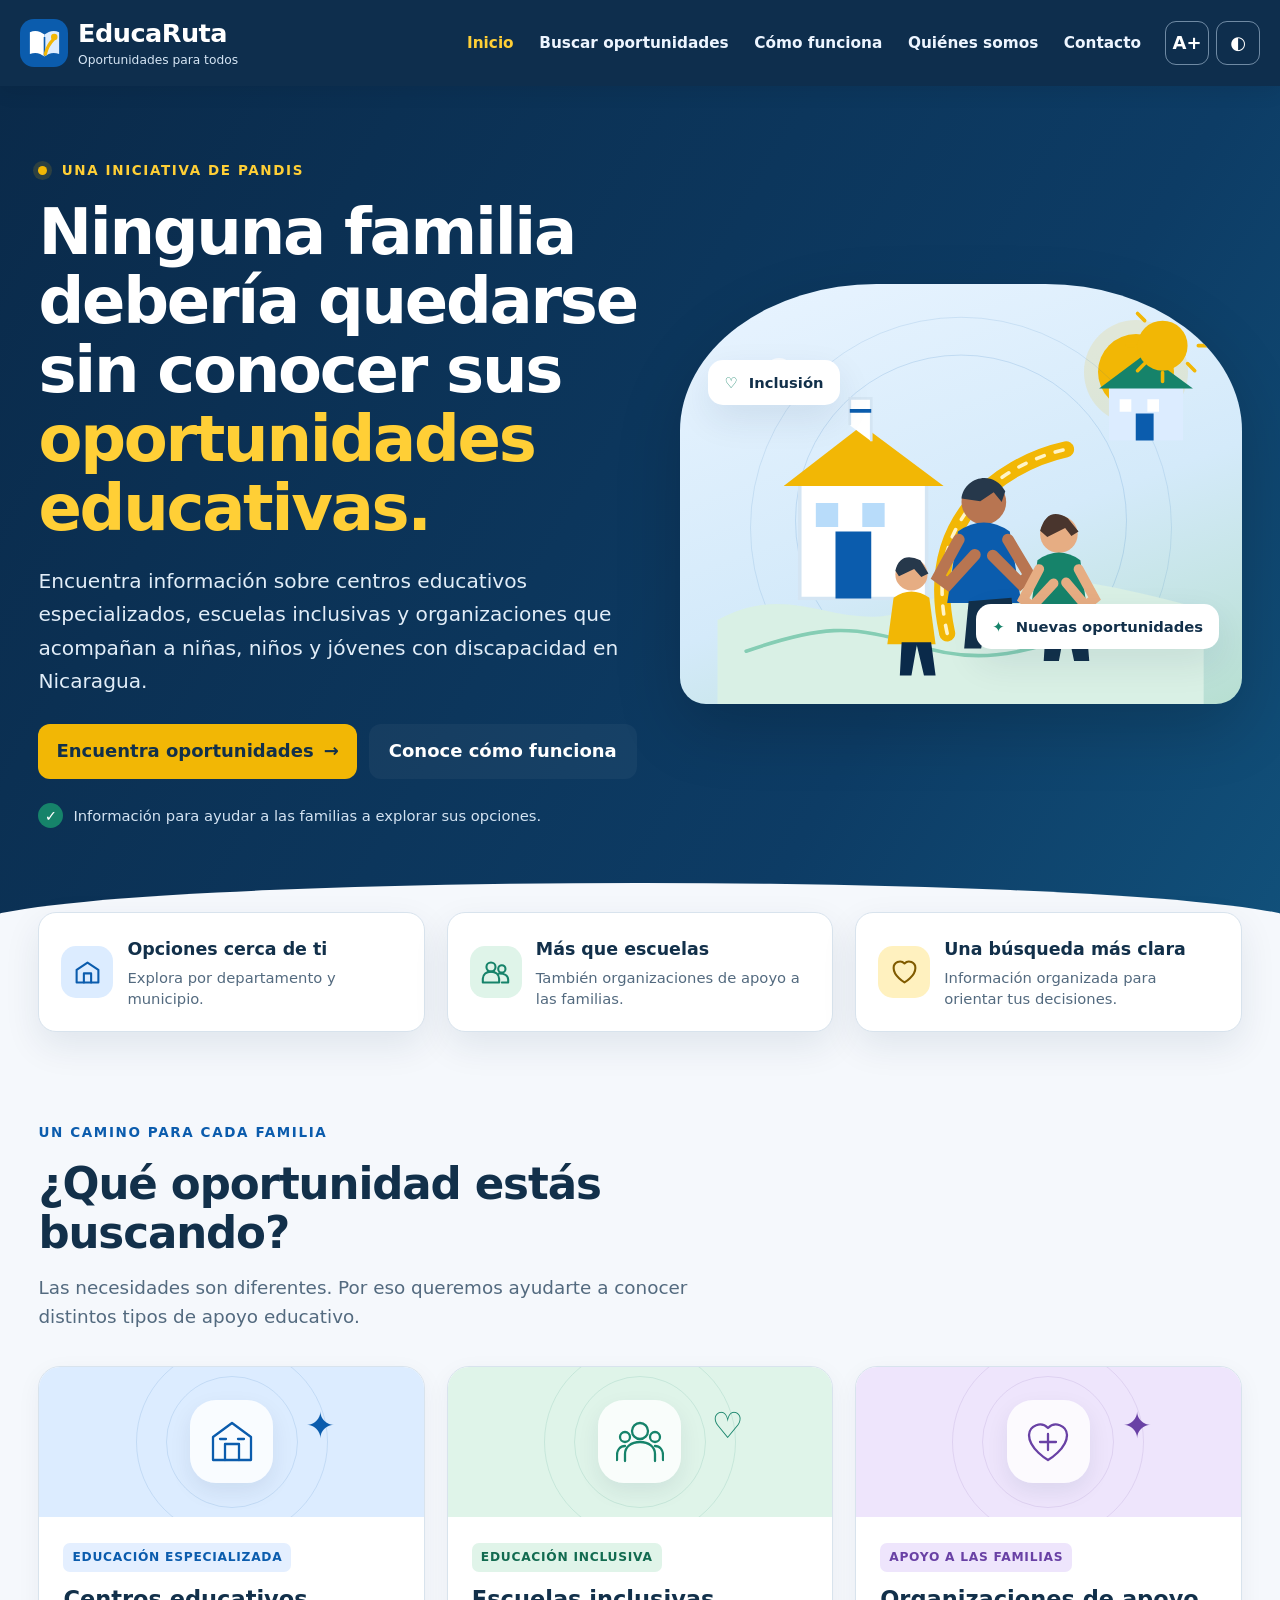
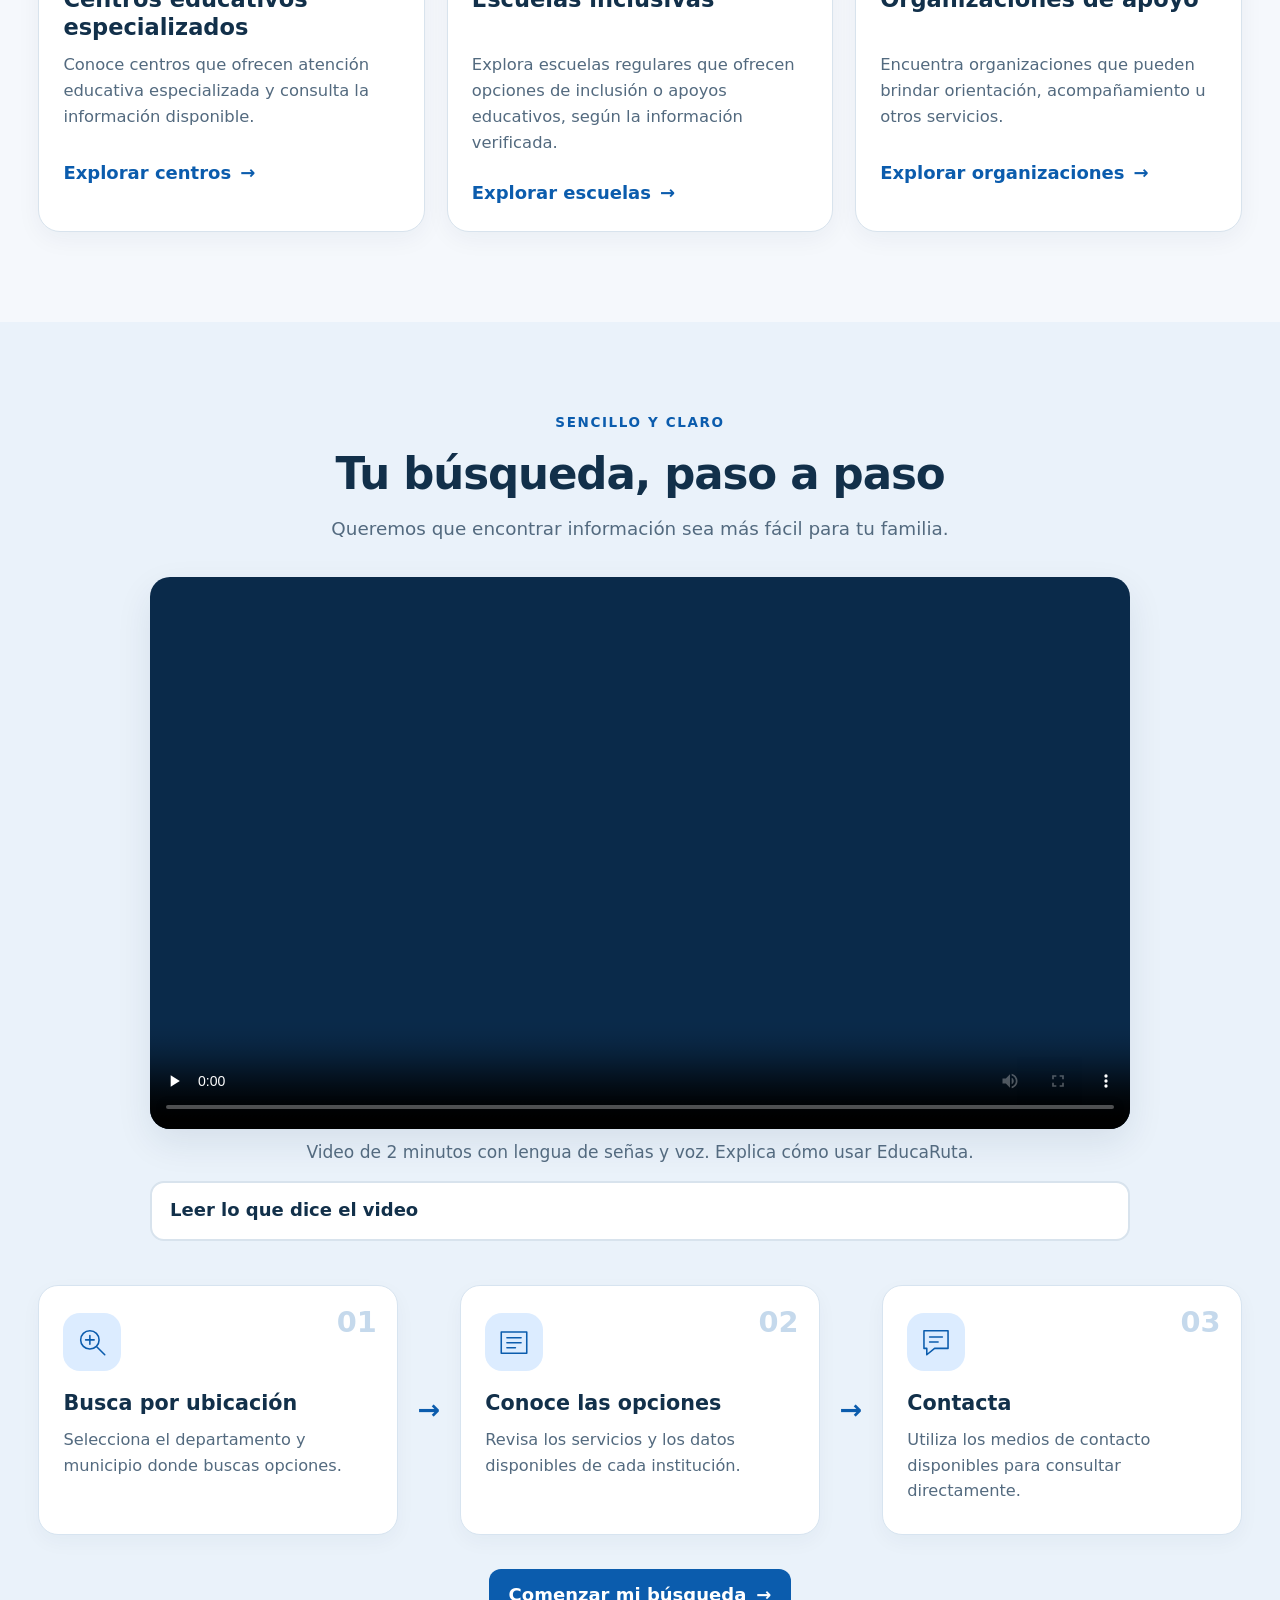
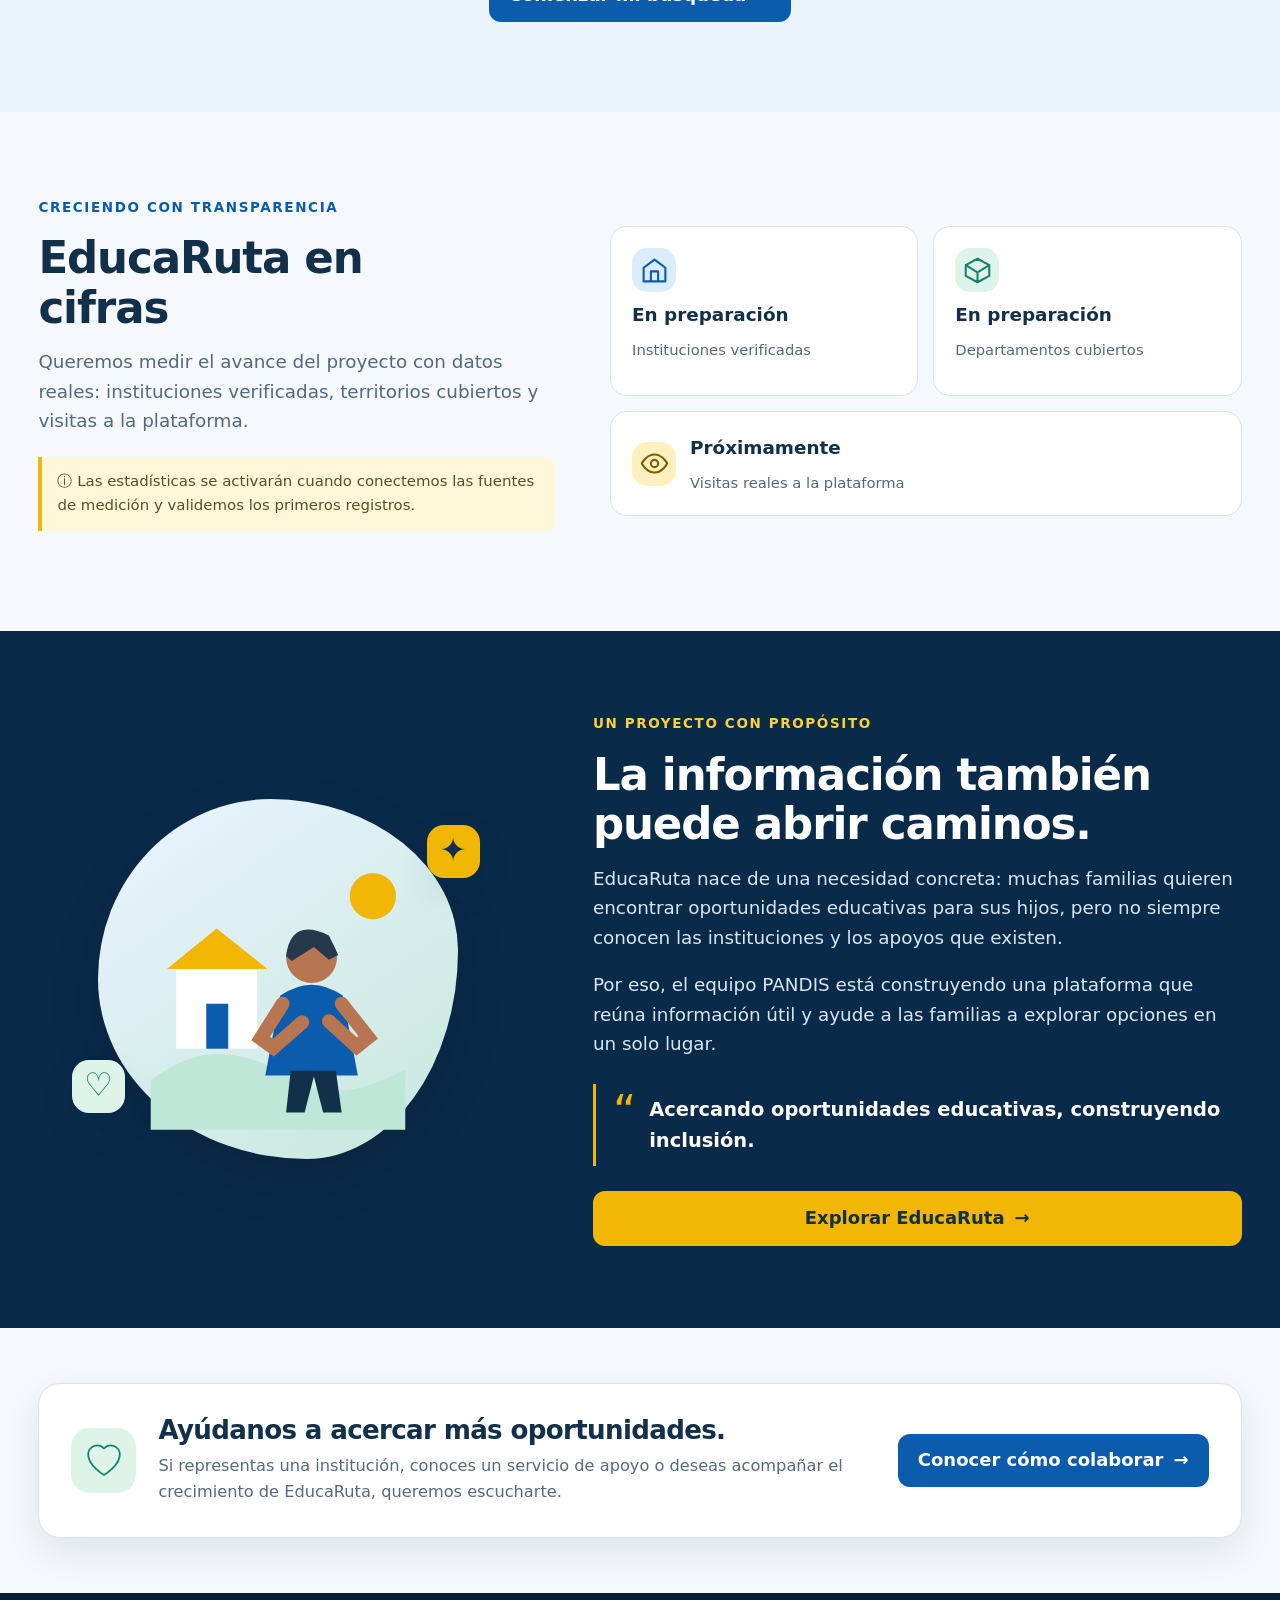
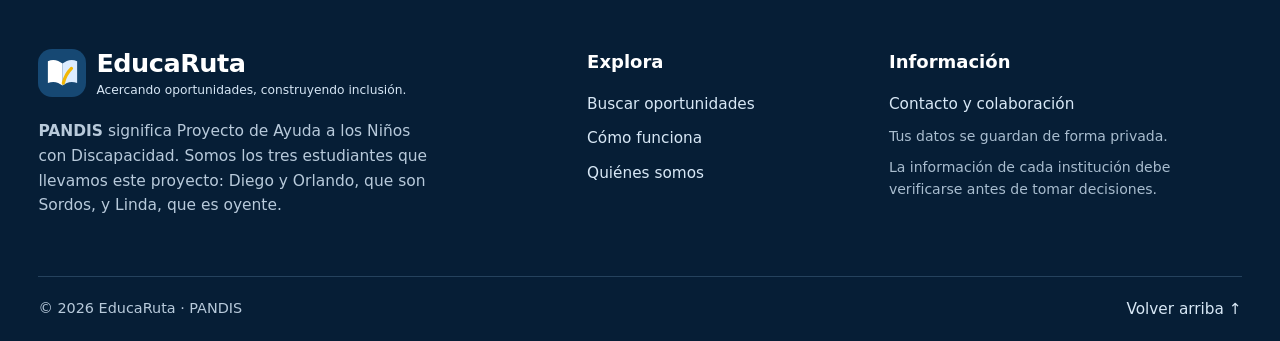
==== commit c76f69ba: "Update index.html Actualización estilo" ====
--- a/index.html
+++ b/index.html
@@ -9,7 +9,7 @@
   <link rel="preconnect" href="https://fonts.googleapis.com">
   <link rel="preconnect" href="https://fonts.gstatic.com" crossorigin>
   <link href="https://fonts.googleapis.com/css2?family=Atkinson+Hyperlegible:wght@400;700&display=swap" rel="stylesheet">
-  <link rel="stylesheet" href="css/estilos.css">
+  <link rel="stylesheet" href="estilos.css">
   <script src="js/comun.js" defer></script>
 </head>
 <body>
--- a/estilos.css
+++ b/estilos.css
@@ -0,0 +1,82 @@
+:root{--ink:#12304a;--muted:#536a7f;--bg:#f5f8fc;--card:#fff;--line:#d8e3ed;--blue:#0b5cad;--deep:#0a2a4a;--sun:#f2b705;--green:#16836a;--lilac:#6941a5;--focus:#f2b705;--shadow:0 14px 36px rgba(10,42,74,.09)}
+*{box-sizing:border-box}html{font-size:18px;scroll-behavior:smooth;scroll-padding-top:90px}body{margin:0;background:var(--bg);color:var(--ink);font:1rem/1.6 "Atkinson Hyperlegible",system-ui,sans-serif}img,svg{max-width:100%}a{color:var(--blue)}button,input,select,textarea{font:inherit}button,a{-webkit-tap-highlight-color:transparent}:focus-visible{outline:4px solid var(--focus);outline-offset:4px}h1,h2,h3,p{margin-top:0}h1{font-size:clamp(2.2rem,5vw,4.2rem);line-height:1.08;letter-spacing:-.035em;margin-bottom:22px}h1 span{color:#ffcf36}h2{font-size:clamp(1.8rem,3.4vw,2.8rem);line-height:1.14;letter-spacing:-.025em;margin-bottom:14px}h3{font-size:1.25rem;line-height:1.25;margin-bottom:10px}p{color:var(--muted)}.wrap{width:min(1600px,calc(100% - clamp(32px,6vw,96px)));margin-inline:auto}.salto{position:absolute;top:-100px;left:16px;z-index:1000;background:#fff;color:#12304a;padding:12px 18px;border-radius:8px}.salto:focus{top:12px}
+.top{position:sticky;top:0;z-index:100;background:rgba(10,42,74,.98);color:#fff;box-shadow:0 5px 20px rgba(0,0,0,.08)}.nav-wrap{width:min(1280px,calc(100% - 40px));min-height:86px;margin:auto;display:flex;align-items:center;gap:24px}.marca{display:inline-flex;align-items:center;gap:10px;color:#fff;text-decoration:none;flex-shrink:0}.marca-icono{width:48px;height:48px;display:grid;place-items:center;background:#0b5cad;border-radius:14px}.marca-icono svg{width:39px;height:39px}.marca-texto{display:flex;flex-direction:column;line-height:1.2}.marca-texto strong{font-size:1.42rem;letter-spacing:-.02em}.marca-texto small{font-size:.68rem;color:#d6e6f5;margin-top:4px}.nav-links{display:flex;align-items:center;gap:clamp(12px,2vw,26px);margin-left:auto}.nav-links a{color:#edf5ff;text-decoration:none;font-weight:700;font-size:.85rem;padding:10px 0;white-space:nowrap}.nav-links a:hover,.nav-links a[aria-current="page"]{color:#ffcf36}.accesibilidad{display:flex;gap:7px}.accesibilidad button,.menu-btn{height:44px;min-width:44px;border:1px solid #6f8aa4;background:transparent;color:#fff;border-radius:11px;font-weight:700;cursor:pointer}.accesibilidad button:hover,.menu-btn:hover{background:#19446b}.menu-btn{display:none;width:46px;padding:10px;flex-direction:column;justify-content:center;gap:5px}.menu-btn span{display:block;width:22px;height:2px;background:#fff;border-radius:2px;margin:auto}
+.hero{position:relative;overflow:hidden;background:linear-gradient(120deg,#0a2a4a 0%,#0d3c65 70%,#11507a 100%);color:#fff;padding:64px 0 86px}.hero-grid{display:grid;grid-template-columns:1.04fr .96fr;align-items:center;gap:34px;position:relative;z-index:1}.hero-copy{padding:10px 0}.sobretitulo{font-size:.75rem;letter-spacing:.12em;font-weight:700;color:#ffcf36;margin-bottom:16px}.sobretitulo.oscuro{color:var(--blue)}.punto{display:inline-block;width:9px;height:9px;border-radius:50%;background:#f2b705;margin-right:8px;box-shadow:0 0 0 5px rgba(242,183,5,.15)}.hero-lead{font-size:1.12rem;line-height:1.65;color:#e1edf8;max-width:650px;margin-bottom:26px}.hero-actions{display:flex;flex-wrap:wrap;gap:12px}.btn{display:inline-flex;align-items:center;justify-content:center;gap:12px;min-height:54px;padding:14px 21px;border-radius:13px;font-weight:700;text-decoration:none;border:2px solid transparent;transition:transform .18s ease,box-shadow .18s ease,background .18s ease}.btn:hover{transform:translateY(-2px);box-shadow:0 9px 20px rgba(0,0,0,.13)}.btn-amarillo{background:var(--sun);color:#12304a}.btn-transparente{border-color:#7795b1;color:#fff;background:rgba(255,255,255,.04)}.btn-azul{background:var(--blue);color:#fff}.btn-inline{width:auto}.hero-nota{display:flex;align-items:center;gap:10px;color:#d3e3f2;font-size:.82rem;margin-top:24px}.nota-icono{display:grid;place-items:center;width:25px;height:25px;border-radius:50%;background:#16836a;color:#fff;font-weight:700;flex-shrink:0}.hero-visual{position:relative;min-height:420px;border-radius:35% 35% 26px 26px;background:linear-gradient(160deg,#e9f4ff 0%,#d4eafa 58%,#b7dfd1 100%);overflow:hidden;box-shadow:0 24px 65px rgba(0,0,0,.17);isolation:isolate}.hero-visual:before{content:"";position:absolute;width:330px;height:330px;border:1px solid rgba(11,92,173,.14);border-radius:50%;left:50%;top:50%;transform:translate(-50%,-42%)}.hero-visual:after{content:"";position:absolute;width:420px;height:420px;border:1px solid rgba(11,92,173,.11);border-radius:50%;left:50%;top:50%;transform:translate(-50%,-42%)}.sol{position:absolute;width:76px;height:76px;border-radius:50%;background:#f2b705;right:12%;top:12%;box-shadow:0 0 0 14px rgba(242,183,5,.14)}.nube{position:absolute;height:18px;width:72px;border-radius:20px;background:rgba(255,255,255,.78)}.nube:before,.nube:after{content:"";position:absolute;bottom:0;border-radius:50%;background:inherit}.nube:before{width:28px;height:28px;left:12px}.nube:after{width:23px;height:23px;left:34px}.nube-a{top:20%;left:13%}.nube-b{top:31%;right:9%;transform:scale(.7)}.ilustracion{position:absolute;z-index:2;width:100%;height:100%;inset:0}.burbuja{position:absolute;z-index:3;background:#fff;color:#12304a;padding:11px 16px;border-radius:15px;box-shadow:var(--shadow);font-size:.82rem;font-weight:700}.burbuja span{color:var(--green);margin-right:6px}.burbuja-a{top:18%;left:5%}.burbuja-b{right:4%;bottom:13%}.hero-curva{position:absolute;bottom:-1px;left:-2%;width:104%;height:42px;background:var(--bg);border-radius:50% 50% 0 0/100% 100% 0 0}
+.beneficios{display:grid;grid-template-columns:repeat(3,1fr);gap:22px;position:relative;margin-top:-12px;z-index:5}.beneficio{display:flex;gap:14px;align-items:center;background:#fff;border:1px solid var(--line);border-radius:18px;padding:22px;box-shadow:var(--shadow)}.beneficio-icono,.cifra-icono{display:grid;place-items:center;width:52px;height:52px;flex-shrink:0;border-radius:15px}.beneficio-icono svg,.cifra-icono svg{width:29px;height:29px;fill:none;stroke:currentColor;stroke-width:2.3;stroke-linecap:round;stroke-linejoin:round}.azul{background:#dcecff;color:#0b5cad}.verde{background:#dff4e9;color:#16836a}.amarillo{background:#fff1bf;color:#805b00}.beneficio strong{font-size:.97rem}.beneficio p{font-size:.82rem;margin:4px 0 0;line-height:1.4}
+.seccion{padding-top:90px;padding-bottom:90px}.encabezado-seccion{max-width:720px;margin-bottom:34px}.encabezado-seccion h2{margin-bottom:14px}.encabezado-seccion>p:last-child{font-size:1.02rem}.tarjetas{display:grid;grid-template-columns:repeat(3,1fr);gap:22px}.tarjeta{border:1px solid var(--line);border-radius:22px;background:#fff;overflow:hidden;box-shadow:0 7px 24px rgba(10,42,74,.05);transition:transform .2s ease,box-shadow .2s ease}.tarjeta:hover{transform:translateY(-5px);box-shadow:var(--shadow)}.tarjeta-ilustracion{height:150px;position:relative;display:grid;place-items:center;overflow:hidden}.tarjeta-ilustracion:before,.tarjeta-ilustracion:after{content:"";position:absolute;border:1px solid currentColor;border-radius:50%;opacity:.12}.tarjeta-ilustracion:before{width:190px;height:190px}.tarjeta-ilustracion:after{width:130px;height:130px}.tarjeta-azul .tarjeta-ilustracion{background:#dcecff;color:#0b5cad}.tarjeta-verde .tarjeta-ilustracion{background:#dff4e9;color:#16836a}.tarjeta-lila .tarjeta-ilustracion{background:#eee5fc;color:#6941a5}.circulo-icono{width:83px;height:83px;display:grid;place-items:center;background:rgba(255,255,255,.83);border-radius:26px;box-shadow:0 9px 22px rgba(10,42,74,.08);z-index:1}.circulo-icono svg{width:48px;height:48px;fill:none;stroke:currentColor;stroke-width:2.3;stroke-linecap:round;stroke-linejoin:round}.mini-decoracion{position:absolute;font-size:2rem;right:23%;top:20%;color:currentColor}.tarjeta-cuerpo{padding:24px}.etiqueta{display:inline-block;font-size:.68rem;letter-spacing:.06em;font-weight:700;padding:5px 9px;border-radius:7px;margin-bottom:13px}.etiqueta-azul{background:#e4efff;color:#0b5cad}.etiqueta-verde{background:#e0f4e9;color:#126b50}.etiqueta-lila{background:#eee5fc;color:#6941a5}.tarjeta-cuerpo h3{min-height:2.5em}.tarjeta-cuerpo p{font-size:.91rem;min-height:5.2em}.enlace-flecha{display:inline-flex;gap:9px;align-items:center;font-weight:700;text-decoration:none;margin-top:6px}.enlace-flecha:hover{text-decoration:underline}.como{background:#eaf2fa}.centrado{text-align:center;margin-inline:auto}.centrado.encabezado-seccion{margin-inline:auto}.pasos-nuevos{display:grid;grid-template-columns:1fr auto 1fr auto 1fr;gap:20px;align-items:center;margin:44px 0 34px}.paso-nuevo{position:relative;background:#fff;border:1px solid #d7e4f0;border-radius:20px;padding:27px 24px;min-height:250px;box-shadow:0 7px 20px rgba(10,42,74,.04)}.paso-numero{position:absolute;right:20px;top:13px;font-size:1.6rem;font-weight:700;color:#c5d9ec}.paso-icono{display:grid;place-items:center;width:58px;height:58px;background:#dcecff;color:#0b5cad;border-radius:17px;margin-bottom:20px}.paso-icono svg{width:34px;height:34px;fill:none;stroke:currentColor;stroke-width:2.2;stroke-linecap:round;stroke-linejoin:round}.paso-nuevo h3{font-size:1.15rem}.paso-nuevo p{font-size:.9rem;margin-bottom:0}.paso-conector{font-size:1.5rem;color:#0b5cad;font-weight:700}
+.cifras{display:grid;grid-template-columns:.9fr 1.1fr;gap:55px;align-items:center;padding-top:85px;padding-bottom:85px}.cifras-copy h2{max-width:400px}.cifras-copy>p:not(.sobretitulo){font-size:1.02rem}.nota-cifras{font-size:.83rem!important;background:#fff7d7;border-left:4px solid var(--sun);border-radius:0 10px 10px 0;padding:13px 15px;color:#594d2b;margin-top:22px}.cifras-grid{display:grid;grid-template-columns:1fr 1fr;gap:15px}.cifra{background:#fff;border:1px solid var(--line);border-radius:17px;padding:21px;display:flex;flex-direction:column;align-items:flex-start;gap:8px;min-height:170px}.cifra-icono{width:44px;height:44px}.cifra strong{font-size:1.02rem}.cifra>span:last-child{font-size:.82rem;color:var(--muted)}.cifra-ancha{grid-column:1/-1;min-height:auto;display:grid;grid-template-columns:44px 1fr;align-items:center;column-gap:14px}.cifra-ancha .cifra-icono{grid-row:span 2}.historia{background:#0a2a4a;color:#fff;overflow:hidden}.historia-grid{display:grid;grid-template-columns:.85fr 1.15fr;gap:75px;align-items:center;padding-top:82px;padding-bottom:82px}.historia-visual{min-height:360px;position:relative;display:grid;place-items:center}.historia-circulo{width:min(100%,360px);aspect-ratio:1;background:linear-gradient(145deg,#eaf4ff,#c7e8dd);border-radius:48% 52% 42% 58%/50% 42% 58% 50%;display:grid;place-items:center;box-shadow:0 20px 50px rgba(0,0,0,.15)}.historia-circulo svg{width:90%;height:auto}.decor{position:absolute;display:grid;place-items:center;width:53px;height:53px;border-radius:17px;background:#f2b705;color:#12304a;font-size:1.8rem;box-shadow:var(--shadow)}.decor-uno{top:7%;right:8%}.decor-dos{left:7%;bottom:13%;background:#dff4e9;color:#16836a}.historia-texto .sobretitulo{color:#ffcf36}.historia-texto h2{max-width:650px}.historia-texto>p:not(.sobretitulo){color:#d7e6f4;font-size:1.02rem}.historia-frase{display:flex;gap:13px;align-items:flex-start;border-left:3px solid #f2b705;padding:10px 0 10px 17px;margin:25px 0;color:#fff}.historia-frase span{font-size:2.5rem;line-height:.8;color:#f2b705}.historia-frase strong{font-size:1.08rem}.llamado{padding-top:55px;padding-bottom:55px}.llamado-contenido{display:grid;grid-template-columns:auto 1fr auto;gap:22px;align-items:center;padding:32px;background:#fff;border:1px solid var(--line);border-radius:22px;box-shadow:var(--shadow)}.llamado-icono{width:65px;height:65px;display:grid;place-items:center;background:#dff4e9;color:#16836a;border-radius:19px}.llamado-icono svg{width:40px;height:40px;fill:none;stroke:currentColor;stroke-width:2.2}.llamado h2{font-size:1.45rem;margin-bottom:8px}.llamado p{margin:0;font-size:.9rem}.footer{background:#061e36;color:#fff;padding-top:55px}.footer-grid{display:grid;grid-template-columns:1.4fr .7fr 1fr;gap:55px;padding-bottom:42px}.marca-footer .marca-icono{background:#164873}.footer-marca>p{color:#b8cadb;font-size:.86rem;max-width:390px;margin-top:18px}.footer-enlaces{display:flex;flex-direction:column;align-items:flex-start;gap:10px}.footer-enlaces strong{margin-bottom:5px}.footer-enlaces a,.footer-final a{color:#d8e8f6;text-decoration:none;font-size:.85rem}.footer-enlaces a:hover,.footer-final a:hover{text-decoration:underline;color:#ffcf36}.footer-enlaces span{font-size:.78rem;color:#a9bdcf;line-height:1.5}.footer-final{border-top:1px solid #25425d;padding-top:20px;padding-bottom:20px;display:flex;justify-content:space-between;gap:16px;color:#b8cadb;font-size:.8rem}
+[data-c="alto"]{--ink:#fff;--muted:#e7e7e7;--bg:#000;--card:#000;--line:#fff;--blue:#ffdf00;--deep:#000;--sun:#ffdf00;--green:#70ffb0;--lilac:#d5b6ff;--focus:#ffdf00}[data-c="alto"] body,[data-c="alto"] .top,[data-c="alto"] .hero,[data-c="alto"] .historia,[data-c="alto"] .footer{background:#000;color:#fff}[data-c="alto"] .hero{border-bottom:2px solid #fff}[data-c="alto"] .hero-visual,[data-c="alto"] .historia-circulo{filter:grayscale(1);border:2px solid #fff}[data-c="alto"] .hero h1 span,[data-c="alto"] .sobretitulo,[data-c="alto"] .historia-texto .sobretitulo{color:#ffdf00}[data-c="alto"] .beneficio,[data-c="alto"] .tarjeta,[data-c="alto"] .paso-nuevo,[data-c="alto"] .cifra,[data-c="alto"] .llamado{background:#000;color:#fff;border:2px solid #fff}[data-c="alto"] .beneficio p,[data-c="alto"] .tarjeta p,[data-c="alto"] .paso-nuevo p,[data-c="alto"] .cifra>span:last-child,[data-c="alto"] .llamado p{color:#fff}[data-c="alto"] .tarjeta-ilustracion,[data-c="alto"] .como{background:#000;border-bottom:1px solid #fff}[data-c="alto"] .etiqueta,[data-c="alto"] .nota-cifras{background:#000;color:#ffdf00;border:1px solid #ffdf00}[data-c="alto"] .btn-amarillo,[data-c="alto"] .btn-azul{background:#ffdf00;color:#000;border:2px solid #ffdf00}[data-c="alto"] .btn-transparente{color:#fff;border-color:#fff}[data-c="alto"] .marca-icono{border:1px solid #fff}[data-c="alto"] .paso-icono,[data-c="alto"] .beneficio-icono,[data-c="alto"] .cifra-icono,[data-c="alto"] .llamado-icono{background:#000;color:#ffdf00;border:1px solid #ffdf00}[data-c="alto"] .enlace-flecha,[data-c="alto"] .nav-links a,[data-c="alto"] a{color:#ffdf00}[data-c="alto"] .footer-enlaces a,[data-c="alto"] .footer-final a{color:#ffdf00}
+@media(max-width:1050px){.nav-wrap{gap:14px}.nav-links{gap:13px}.nav-links a{font-size:.78rem}.accesibilidad button{min-width:40px}.hero-grid{gap:24px}.hero-visual{min-height:360px}.beneficio{padding:17px}.historia-grid{gap:40px}}
+@media(max-width:820px){.nav-wrap{min-height:76px}.menu-btn{display:flex;margin-left:2px}.nav-links{display:none;position:absolute;left:20px;right:20px;top:calc(100% + 8px);margin:0;padding:12px;background:#0a2a4a;border:1px solid #42617e;border-radius:16px;box-shadow:0 16px 30px rgba(0,0,0,.22);flex-direction:column;align-items:stretch;gap:3px}.nav-links.abierto{display:flex}.nav-links a{padding:13px 14px;border-radius:9px;font-size:.95rem}.nav-links a:hover{background:#19446b}.accesibilidad{margin-left:auto}.hero{padding:45px 0 70px}.hero-grid{grid-template-columns:1fr}.hero-copy{max-width:760px}.hero-visual{min-height:390px;width:min(100%,600px);margin:0 auto}.beneficios{grid-template-columns:1fr;gap:12px;margin-top:0}.beneficio{padding:16px}.seccion{padding-top:65px;padding-bottom:65px}.tarjetas{grid-template-columns:1fr 1fr}.tarjeta:last-child{grid-column:1/-1}.tarjeta:last-child .tarjeta-cuerpo p{min-height:0}.pasos-nuevos{grid-template-columns:1fr;max-width:570px;margin-inline:auto}.paso-conector{transform:rotate(90deg);justify-self:center}.paso-nuevo{min-height:auto}.cifras{grid-template-columns:1fr;gap:25px;padding-top:65px;padding-bottom:65px}.historia-grid{grid-template-columns:1fr;gap:20px;padding-top:60px;padding-bottom:60px}.historia-visual{min-height:300px}.historia-circulo{width:min(75%,330px)}.llamado-contenido{grid-template-columns:auto 1fr}.llamado-contenido .btn{grid-column:1/-1;justify-self:start}.footer-grid{grid-template-columns:1fr 1fr;gap:35px}.footer-marca{grid-column:1/-1}}
+@media(max-width:540px){html{font-size:17px}.wrap{width:calc(100% - 30px)}.nav-wrap{width:calc(100% - 26px);gap:9px}.marca-icono{width:42px;height:42px}.marca-icono svg{width:34px;height:34px}.marca-texto strong{font-size:1.2rem}.marca-texto small{font-size:.58rem}.accesibilidad{gap:4px}.accesibilidad button{min-width:37px;height:42px}.menu-btn{width:42px;height:42px;min-width:42px}.hero{padding-top:36px}.hero h1{font-size:clamp(2.15rem,10vw,3rem)}.hero-lead{font-size:1rem}.hero-actions{flex-direction:column;align-items:stretch}.hero-actions .btn{width:100%}.hero-visual{min-height:300px;border-radius:28% 28% 20px 20px}.burbuja{font-size:.72rem;padding:8px 10px}.burbuja-a{left:3%;top:14%}.burbuja-b{right:2%;bottom:9%}.beneficios{gap:10px}.beneficio-icono{width:45px;height:45px}.tarjetas{grid-template-columns:1fr}.tarjeta:last-child{grid-column:auto}.tarjeta-cuerpo h3,.tarjeta-cuerpo p{min-height:0}.tarjeta-ilustracion{height:130px}.encabezado-seccion{margin-bottom:25px}.seccion{padding-top:54px;padding-bottom:54px}.cifras-grid{grid-template-columns:1fr}.cifra-ancha{grid-column:auto}.historia-visual{min-height:260px}.historia-circulo{width:78%}.llamado{padding-top:30px;padding-bottom:30px}.llamado-contenido{grid-template-columns:1fr;padding:22px}.llamado-contenido .btn{grid-column:auto;width:100%}.footer-grid{grid-template-columns:1fr;gap:28px}.footer-marca{grid-column:auto}.footer-final{flex-direction:column}.btn-inline{width:100%}}
+@media(prefers-reduced-motion:reduce){html{scroll-behavior:auto}*,*::before,*::after{transition:none!important;animation:none!important}}
+
+/* ===== Página de búsqueda: directorio de demostración ===== */
+.salto{position:absolute;left:-9999px;top:auto;background:#fff;color:#12304a;padding:12px;z-index:1000}.salto:focus{left:12px;top:12px}
+.pagina-buscar{background:#f4f8fc}.buscar-hero{background:linear-gradient(125deg,#0a2a4a 0%,#104a78 100%);color:#fff;overflow:hidden;position:relative;padding:58px 0 76px}.buscar-hero-grid{display:grid;grid-template-columns:1.1fr .9fr;align-items:center;gap:35px;position:relative;z-index:1}.buscar-hero h1{font-size:clamp(2.25rem,4vw,3.5rem);line-height:1.08;max-width:720px;margin:0 0 20px}.buscar-hero h1 span{color:#ffcf36}.buscar-hero p:not(.sobretitulo){font-size:1.08rem;line-height:1.7;color:#d8e8f6;max-width:680px}.buscar-confianza{display:flex;align-items:center;gap:10px;color:#e6f5ee;font-size:.9rem;margin-top:24px}.buscar-confianza span{display:grid;place-items:center;width:27px;height:27px;background:#16836a;border-radius:50%;color:#fff;font-weight:700}.buscar-hero-art{height:300px;position:relative;isolation:isolate}.art-sol{position:absolute;width:100px;height:100px;background:#f2b705;border-radius:50%;right:12%;top:7%;box-shadow:0 0 0 17px rgba(242,183,5,.12)}.art-casa{position:absolute;left:7%;bottom:45px;width:105px;height:94px;background:#fff;border-radius:7px 7px 2px 2px;box-shadow:0 15px 30px rgba(0,0,0,.16)}.art-casa:before{content:"";position:absolute;left:-17px;top:-45px;border-left:69px solid transparent;border-right:69px solid transparent;border-bottom:52px solid #f2b705}.art-casa span{position:absolute;left:17px;top:22px;width:23px;height:24px;background:#b8dcfa;border:3px solid #0b5cad}.art-casa i{position:absolute;right:17px;top:22px;width:23px;height:24px;background:#b8dcfa;border:3px solid #0b5cad}.art-casa b{position:absolute;bottom:0;left:43px;width:23px;height:42px;background:#0b5cad;border-radius:10px 10px 0 0}.art-camino{position:absolute;left:32%;bottom:-12px;width:35%;height:180px;background:#f7e8b0;clip-path:polygon(42% 0,58% 0,100% 100%,0 100%);z-index:-1}.art-camino:after{content:"";position:absolute;left:48%;top:20px;height:100%;border-left:3px dashed #fff}.art-escuela{position:absolute;right:4%;bottom:45px;width:150px;height:120px;background:#e2f0fc;border-radius:7px;box-shadow:0 15px 30px rgba(0,0,0,.18)}.art-escuela:before{content:"";position:absolute;left:-15px;top:-47px;border-left:90px solid transparent;border-right:90px solid transparent;border-bottom:53px solid #16836a}.art-escuela span{position:absolute;top:12px;left:0;right:0;text-align:center;font-size:.7rem;font-weight:700;color:#0a2a4a;letter-spacing:3px}.art-escuela i{position:absolute;left:18px;bottom:18px;width:29px;height:29px;background:#b8dcfa;border:3px solid #0b5cad}.art-escuela b{position:absolute;right:18px;bottom:0;width:32px;height:52px;background:#0b5cad;border-radius:12px 12px 0 0}.art-hoja{position:absolute;display:grid;place-items:center;width:52px;height:52px;border-radius:17px;background:#fff;color:#16836a;font-size:1.9rem;box-shadow:0 12px 25px rgba(0,0,0,.16)}.hoja-a{right:3%;top:2%;transform:rotate(10deg)}.hoja-b{left:38%;top:21%;color:#0b5cad;transform:rotate(-10deg)}
+.buscador-panel{position:relative;margin-top:-38px;z-index:2;background:#fff;border:1px solid #dce6ef;border-radius:24px;padding:30px;box-shadow:0 20px 55px rgba(10,42,74,.12)}.buscador-titulo{display:flex;gap:17px;align-items:flex-start;margin-bottom:23px}.buscador-icono{flex:none;width:54px;height:54px;border-radius:17px;display:grid;place-items:center;background:#e0edfc;color:#0b5cad;font-size:2.6rem;line-height:1}.buscador-titulo h2{font-size:1.65rem;margin:0 0 7px;color:#12304a}.buscador-titulo p:not(.sobretitulo){margin:0;color:#526a80}.sobretitulo.oscuro{color:#0b5cad}.filtros-grid{display:grid;grid-template-columns:1fr 1fr;gap:17px}.campo label{display:block;color:#12304a;font-weight:700;margin:0 0 7px}.campo select,.campo input{width:100%;min-height:53px;border:1.5px solid #c4d3e0;border-radius:12px;padding:12px 14px;background:#fbfdff;color:#12304a;font:inherit}.campo select:focus-visible,.campo input:focus-visible{outline:3px solid #f2b705;outline-offset:2px}.campo select:disabled{opacity:.65;background:#edf2f7}.campo-busqueda{grid-column:1/-1}.filtros-acciones{grid-column:1/-1;display:flex;gap:12px;align-items:center;flex-wrap:wrap}.btn{display:inline-flex;align-items:center;justify-content:center;gap:10px;min-height:50px;padding:12px 20px;border:0;border-radius:12px;text-decoration:none;font:inherit;font-weight:700;cursor:pointer;transition:transform .18s ease,box-shadow .18s ease}.btn:hover{transform:translateY(-1px);box-shadow:0 7px 18px rgba(10,42,74,.13)}.btn-azul{background:#0b5cad;color:#fff}.btn-amarillo{background:#f2b705;color:#12304a}.btn-ligero{background:#f0f5fa;color:#12304a;border:1px solid #d4e0eb}.demo-aviso{display:flex;gap:12px;background:#fff8df;border:1px solid #f2d56c;color:#5b4700;border-radius:13px;padding:14px 16px;margin-top:24px}.demo-aviso>span{font-size:1.35rem;line-height:1.3}.demo-aviso p{font-size:.86rem;line-height:1.5;margin:3px 0 0}.resultados{padding-top:65px;padding-bottom:70px}.resultados-cabecera{display:flex;align-items:flex-end;justify-content:space-between;gap:25px;margin-bottom:22px}.resultados-cabecera h2{font-size:2rem;color:#12304a;margin:0 0 7px}.resultados-cabecera p:not(.sobretitulo){margin:0;color:#5a6f82}.ordenar{display:flex;align-items:center;gap:10px;color:#425b70;font-weight:700;white-space:nowrap}.ordenar select{font:inherit;border:1px solid #c4d3e0;border-radius:10px;background:#fff;padding:10px;color:#12304a}.chips-categorias{display:flex;flex-wrap:wrap;gap:9px;margin:0 0 25px}.chip{background:#fff;color:#28465e;border:1px solid #cad8e5;border-radius:999px;padding:10px 15px;font:inherit;font-size:.88rem;font-weight:700;cursor:pointer}.chip:hover,.chip.activo{background:#0a2a4a;border-color:#0a2a4a;color:#fff}.resultados-grid{display:grid;grid-template-columns:repeat(3,minmax(0,1fr));gap:21px}.resultado-card{background:#fff;border:1px solid #dbe5ee;border-radius:19px;overflow:hidden;box-shadow:0 7px 22px rgba(10,42,74,.055);display:flex;flex-direction:column;min-width:0;transition:transform .18s ease,box-shadow .18s ease}.resultado-card:hover{transform:translateY(-4px);box-shadow:0 16px 32px rgba(10,42,74,.12)}.resultado-cabecera{height:112px;position:relative;display:flex;align-items:center;justify-content:center;overflow:hidden}.resultado-cabecera.azul{background:linear-gradient(130deg,#d9eafe,#b9d8f7)}.resultado-cabecera.verde{background:linear-gradient(130deg,#dff5e9,#b8e8d2)}.resultado-cabecera.lila{background:linear-gradient(130deg,#f0e6ff,#d9c6f5)}.resultado-icono{display:grid;place-items:center;width:65px;height:65px;border-radius:21px;background:rgba(255,255,255,.8);color:#0b5cad;font-size:2.5rem;box-shadow:0 8px 18px rgba(10,42,74,.08);z-index:1}.resultado-cabecera.verde .resultado-icono{color:#16836a}.resultado-cabecera.lila .resultado-icono{color:#6941a5}.demo-etiqueta{position:absolute;top:12px;left:12px;background:rgba(255,255,255,.9);color:#344f68;border-radius:6px;padding:4px 7px;font-size:.62rem;letter-spacing:.06em;font-weight:700}.resultado-decor{position:absolute;right:17px;bottom:-16px;font-size:5rem;color:rgba(255,255,255,.65);transform:rotate(12deg)}.resultado-cuerpo{padding:19px;display:flex;flex-direction:column;flex:1}.etiqueta-tipo{display:inline-flex;align-self:flex-start;border-radius:6px;padding:5px 8px;font-size:.7rem;font-weight:700;line-height:1.3}.etiqueta-tipo.azul{background:#e4effe;color:#0b4f94}.etiqueta-tipo.verde{background:#e0f5e9;color:#126b50}.etiqueta-tipo.lila{background:#f0e7fc;color:#6941a5}.resultado-cuerpo h3{font-size:1.2rem;line-height:1.3;color:#12304a;margin:13px 0 9px}.resultado-ubicacion{color:#526a80;font-size:.88rem;margin:0 0 11px}.resultado-ubicacion span{color:#0b5cad;font-size:1.1rem}.resultado-descripcion{color:#53697d;font-size:.9rem;line-height:1.55;margin:0 0 13px;flex:1}.mini-tags{display:flex;gap:6px;flex-wrap:wrap;margin-bottom:17px}.mini-tag{font-size:.72rem;color:#39566f;background:#f0f5f9;border-radius:6px;padding:5px 7px}.resultado-pie{display:flex;align-items:center;justify-content:space-between;gap:8px;border-top:1px solid #e6edf3;padding-top:13px}.ficha-ejemplo{font-size:.72rem;color:#7a5a00;display:flex;align-items:center;gap:4px}.btn-ficha{background:transparent;color:#0b5cad;border:0;font:inherit;font-weight:700;cursor:pointer;padding:8px 0 8px 8px;white-space:nowrap}.btn-ficha:hover{text-decoration:underline}.sin-resultados{text-align:center;padding:45px 20px;background:#fff;border:1px dashed #b9cbdc;border-radius:20px}.sin-resultados>span{font-size:3rem;color:#0b5cad}.sin-resultados h3{color:#12304a;font-size:1.4rem}.sin-resultados p{color:#53697d}.nota-verificacion{display:flex;gap:12px;align-items:flex-start;margin-top:28px;padding:17px 19px;border-radius:14px;background:#e6f5ee;color:#215943}.nota-verificacion>span{display:grid;place-items:center;flex:none;width:27px;height:27px;background:#16836a;color:#fff;border-radius:50%;font-weight:700}.nota-verificacion p{margin:0;font-size:.88rem;line-height:1.55}.buscar-ayuda{background:#0a2a4a;color:#fff;padding:45px 0}.ayuda-contenido{display:grid;grid-template-columns:auto 1fr auto;gap:22px;align-items:center}.ayuda-icono{width:64px;height:64px;border-radius:20px;background:#1a476c;color:#ffcf36;display:grid;place-items:center;font-size:2.5rem}.ayuda-contenido .sobretitulo{color:#ffcf36}.ayuda-contenido h2{font-size:1.55rem;margin:0 0 7px}.ayuda-contenido p:not(.sobretitulo){color:#d5e5f2;margin:0;max-width:720px}.detalle-dialog{width:min(640px,calc(100% - 28px));max-width:640px;max-height:min(90vh,850px);padding:0;border:0;border-radius:22px;background:#fff;color:#12304a;box-shadow:0 30px 90px rgba(0,0,0,.3);overflow:auto}.detalle-dialog::backdrop{background:rgba(5,24,43,.72);backdrop-filter:blur(3px)}.detalle-cabecera{height:100px;background:linear-gradient(120deg,#d9eafe,#e1f5eb);display:flex;align-items:center;justify-content:space-between;padding:18px 22px}.detalle-icono{display:grid;place-items:center;width:61px;height:61px;background:#fff;border-radius:19px;color:#0b5cad;font-size:2.4rem}.cerrar-dialog{width:43px;height:43px;border:0;border-radius:50%;background:#fff;color:#12304a;font-size:1.8rem;cursor:pointer}.detalle-contenido{padding:25px}.detalle-contenido h2{font-size:1.75rem;line-height:1.2;margin:12px 0}.detalle-ubicacion{color:#526a80}.detalle-contenido>p{line-height:1.6}.detalle-bloque{padding:16px;background:#f3f7fb;border-radius:12px;margin:20px 0}.detalle-bloque h3{margin:0 0 8px}.detalle-bloque p{margin:0;line-height:1.6}.detalle-privacidad{padding:14px;border:1px solid #f2d56c;background:#fff8df;border-radius:12px;color:#5b4700;margin-bottom:20px}.detalle-privacidad p{margin:4px 0 0;font-size:.9rem}.detalle-contenido .btn{width:100%}
+[data-c="alto"] .buscar-hero,[data-c="alto"] .buscar-ayuda{background:#000;color:#fff;border-block:2px solid #fff}[data-c="alto"] .buscar-hero h1 span,[data-c="alto"] .buscar-hero .sobretitulo,[data-c="alto"] .buscar-ayuda .sobretitulo{color:#ffdf00}[data-c="alto"] .buscar-hero p,[data-c="alto"] .buscar-confianza,[data-c="alto"] .ayuda-contenido p{color:#fff}[data-c="alto"] .buscador-panel,[data-c="alto"] .resultado-card,[data-c="alto"] .sin-resultados,[data-c="alto"] .detalle-dialog{background:#000;color:#fff;border:2px solid #fff}[data-c="alto"] .buscador-titulo h2,[data-c="alto"] .resultados-cabecera h2,[data-c="alto"] .resultado-cuerpo h3,[data-c="alto"] .sin-resultados h3,[data-c="alto"] .detalle-contenido h2,[data-c="alto"] .detalle-bloque h3{color:#fff}[data-c="alto"] .buscador-titulo p,[data-c="alto"] .resultados-cabecera p,[data-c="alto"] .resultado-ubicacion,[data-c="alto"] .resultado-descripcion,[data-c="alto"] .detalle-ubicacion{color:#fff}[data-c="alto"] .campo select,[data-c="alto"] .campo input,[data-c="alto"] .ordenar select,[data-c="alto"] .detalle-bloque{background:#000;color:#fff;border:1px solid #fff}[data-c="alto"] .campo label,[data-c="alto"] .ordenar{color:#fff}[data-c="alto"] .chip{background:#000;color:#ffdf00;border-color:#fff}[data-c="alto"] .chip.activo{background:#ffdf00;color:#000;border-color:#ffdf00}[data-c="alto"] .demo-aviso,[data-c="alto"] .detalle-privacidad{background:#000;color:#ffdf00;border:1px solid #ffdf00}[data-c="alto"] .nota-verificacion{background:#000;color:#fff;border:1px solid #fff}[data-c="alto"] .mini-tag{background:#000;color:#fff;border:1px solid #fff}[data-c="alto"] .etiqueta-tipo{background:#000;color:#ffdf00;border:1px solid #ffdf00}[data-c="alto"] .ficha-ejemplo{color:#ffdf00}[data-c="alto"] .btn-ficha,[data-c="alto"] .resultado-ubicacion span{color:#ffdf00}[data-c="alto"] .btn-ligero{background:#000;color:#fff;border:1px solid #fff}[data-c="alto"] .resultado-pie{border-color:#fff}[data-c="alto"] .detalle-cabecera{background:#000;border-bottom:1px solid #fff}[data-c="alto"] .cerrar-dialog{background:#000;color:#fff;border:1px solid #fff}
+@media(max-width:980px){.buscar-hero-grid{grid-template-columns:1fr 360px;gap:15px}.buscar-hero-art{transform:scale(.88);transform-origin:center right}.resultados-grid{grid-template-columns:repeat(2,minmax(0,1fr))}.ayuda-contenido{grid-template-columns:auto 1fr}.ayuda-contenido .btn{grid-column:2;justify-self:start}}
+@media(max-width:760px){.buscar-hero{padding:42px 0 65px}.buscar-hero-grid{grid-template-columns:1fr}.buscar-hero-art{height:215px;width:min(100%,420px);margin:0 auto;transform:scale(.8);transform-origin:top center;margin-bottom:-40px}.buscador-panel{padding:22px;margin-top:-28px}.resultados{padding-top:48px}.resultados-cabecera{align-items:flex-start;flex-direction:column}.ordenar{width:100%;justify-content:space-between}.ordenar select{flex:1;max-width:240px}.filtros-grid{grid-template-columns:1fr}.campo-busqueda,.filtros-acciones{grid-column:auto}.resultados-grid{grid-template-columns:repeat(2,minmax(0,1fr));gap:14px}.resultado-cuerpo{padding:15px}.resultado-cuerpo h3{font-size:1.08rem}.demo-etiqueta{font-size:.56rem}.ayuda-contenido{grid-template-columns:auto 1fr}.ayuda-contenido .btn{grid-column:1/-1;width:100%}}
+@media(max-width:520px){.buscar-hero h1{font-size:2.25rem}.buscar-hero-art{transform:scale(.68);margin-bottom:-65px}.buscador-titulo{gap:12px}.buscador-icono{width:44px;height:44px;font-size:2.1rem}.buscador-titulo h2{font-size:1.35rem}.buscador-panel{padding:18px}.filtros-acciones{flex-direction:column;align-items:stretch}.filtros-acciones .btn{width:100%}.resultados-grid{grid-template-columns:1fr}.resultado-cabecera{height:105px}.resultado-cuerpo{padding:18px}.resultado-cuerpo h3{font-size:1.2rem}.chips-categorias{gap:7px}.chip{font-size:.8rem;padding:9px 11px}.nota-verificacion{padding:14px}.ayuda-contenido{grid-template-columns:1fr}.ayuda-icono{width:54px;height:54px}.ayuda-contenido .btn{grid-column:auto}.detalle-contenido{padding:20px}}
+@media(prefers-reduced-motion:reduce){.resultado-card,.btn{transition:none!important}}
+
+/* Contacto con la institución: formulario inspirado en el flujo original de EducaRuta */
+.btn-escribir{display:flex;align-items:center;justify-content:center;gap:8px;width:100%;margin-top:12px;min-height:48px;padding:11px 14px;border:0;border-radius:11px;background:#0b5cad;color:#fff;font:inherit;font-weight:700;cursor:pointer;transition:background .18s ease,transform .18s ease}
+.btn-escribir:hover{background:#084a8d;transform:translateY(-1px)}
+.btn-escribir:focus-visible,.detalle-acciones button:focus-visible,.acciones-contacto button:focus-visible{outline:4px solid #f2b705;outline-offset:3px}
+.detalle-acciones{display:grid;gap:10px;margin-top:18px}
+.detalle-acciones .btn{margin:0}
+.contacto-dialog{width:min(720px,calc(100% - 24px));max-width:720px;max-height:92vh;padding:0;border:0;border-radius:22px;background:#fff;color:#12304a;box-shadow:0 30px 90px rgba(0,0,0,.3);overflow:auto}
+.contacto-dialog::backdrop{background:rgba(5,24,43,.75);backdrop-filter:blur(3px)}
+.contacto-cabecera{background:linear-gradient(120deg,#d9eafe,#fcefc5)}
+.contacto-dialog .detalle-contenido{padding:clamp(18px,4vw,30px)}
+.contacto-dialog .detalle-contenido h2{margin-top:10px}
+.contacto-aviso{margin:18px 0;padding:15px 17px;background:#eaf4ff;border:1px solid #c5ddf5;border-radius:12px;color:#234b70}
+.contacto-aviso p{margin:5px 0 0;line-height:1.55;font-size:.9rem}
+.campo-contacto{margin:14px 0}
+.campo-contacto label,.apoyos-contacto legend{display:block;margin:0 0 7px;font-weight:700;color:#12304a}
+.campo-contacto input,.campo-contacto textarea{display:block;width:100%;min-height:52px;padding:12px 14px;border:2px solid #c4d3e0;border-radius:10px;background:#fff;color:#12304a;font:inherit}
+.campo-contacto textarea{min-height:115px;resize:vertical}
+.campo-contacto input:focus-visible,.campo-contacto textarea:focus-visible{outline:4px solid #f2b705;outline-offset:2px;border-color:#0b5cad}
+.apoyos-contacto{border:0;padding:0;margin:18px 0}
+.opts-contacto{display:grid;grid-template-columns:repeat(2,minmax(0,1fr));gap:8px}
+.opts-contacto label{display:flex;align-items:center;gap:10px;min-height:48px;padding:9px 11px;border:1px solid #c4d3e0;border-radius:10px;background:#f8fbfe;font-weight:400;cursor:pointer}
+.opts-contacto input,.consent-contacto input{width:23px;height:23px;flex:none;accent-color:#0b5cad}
+.consent-contacto{display:flex;align-items:flex-start;gap:11px;padding:14px;margin:18px 0 10px;border:1px solid #c4d3e0;border-radius:12px;background:#f5f8fb;line-height:1.5;font-weight:400;cursor:pointer}
+.privacidad-contacto{margin:12px 0 16px;padding:12px;border:1px solid #dbe5ee;border-radius:10px}
+.privacidad-contacto summary{min-height:40px}
+.privacidad-contacto p{margin:8px 0 2px;font-size:.88rem;line-height:1.6}
+.mensaje-contacto{min-height:1.5em;margin:10px 0;color:#b3261e;font-weight:700}
+.btn-enviar-contacto{width:100%;margin:8px 0 0}
+.btn-enviar-contacto:disabled{opacity:.65;cursor:wait}
+.resultado-contacto{margin-top:20px;padding:18px;border:1px solid #b7dfcc;background:#effaf4;border-radius:14px}
+.resultado-contacto h3{margin:0 0 8px;color:#155b3e}
+.resultado-contacto p{line-height:1.6}
+.vista-mensaje{white-space:pre-wrap;overflow-wrap:anywhere;background:#fff;border:1px dashed #b9cbdc;border-radius:10px;padding:14px;font:inherit;font-size:.9rem;color:#12304a}
+.acciones-contacto{display:grid;gap:10px;margin-top:12px}
+.acciones-contacto .btn{margin:0;width:100%;text-align:center}
+.btn-amarillo{display:flex;align-items:center;justify-content:center;background:#f2b705;color:#12304a;text-decoration:none;border:0;border-radius:12px;padding:13px 18px;font-weight:700;min-height:52px}
+[data-c="alto"] .btn-escribir{background:#ffdf00;color:#000;border:2px solid #fff}
+[data-c="alto"] .contacto-dialog{background:#000;color:#fff;border:2px solid #fff}
+[data-c="alto"] .contacto-dialog .detalle-contenido h2,[data-c="alto"] .contacto-dialog .detalle-ubicacion,[data-c="alto"] .campo-contacto label,[data-c="alto"] .apoyos-contacto legend{color:#fff}
+[data-c="alto"] .contacto-aviso,[data-c="alto"] .consent-contacto,[data-c="alto"] .opts-contacto label,[data-c="alto"] .resultado-contacto,[data-c="alto"] .vista-mensaje{background:#000;color:#fff;border:1px solid #fff}
+[data-c="alto"] .campo-contacto input,[data-c="alto"] .campo-contacto textarea{background:#000;color:#fff;border:2px solid #fff}
+[data-c="alto"] .resultado-contacto h3{color:#ffdf00}
+[data-c="alto"] .mensaje-contacto{color:#ff9a9a}
+@media(max-width:520px){.opts-contacto{grid-template-columns:1fr}.contacto-dialog{width:calc(100% - 12px);max-height:95vh;border-radius:16px}.contacto-dialog .detalle-contenido{padding:17px}.detalle-acciones{gap:8px}}
+
+[hidden]{display:none!important}
+.campo-contacto select,.campo-contacto textarea{display:block;width:100%;min-height:52px;padding:12px 14px;border:2px solid #c4d3e0;border-radius:10px;background:#fff;color:#12304a;font:inherit}
+
+/* Video guía */
+.video-bloque{max-width:980px;margin:0 auto 36px}
+.video-fig{margin:0}
+.video-fig video{display:block;width:100%;height:auto;aspect-ratio:848/478;border-radius:20px;background:var(--deep);box-shadow:var(--shadow)}
+.video-fig figcaption{margin-top:10px;font-size:.95rem;color:var(--muted);text-align:center}
+.video-texto{margin-top:14px;background:var(--card);border:2px solid var(--line);border-radius:14px;padding:4px 18px}
+.video-texto summary{cursor:pointer;font-weight:700;min-height:48px;display:flex;align-items:center}
+.video-texto-cuerpo h3{font-size:1.05rem;margin:14px 0 4px}
+.video-texto-cuerpo p{margin:0 0 6px}
+.ayuda-video{margin-top:20px}
+.ayuda-video .video-bloque{margin:8px 0 12px}
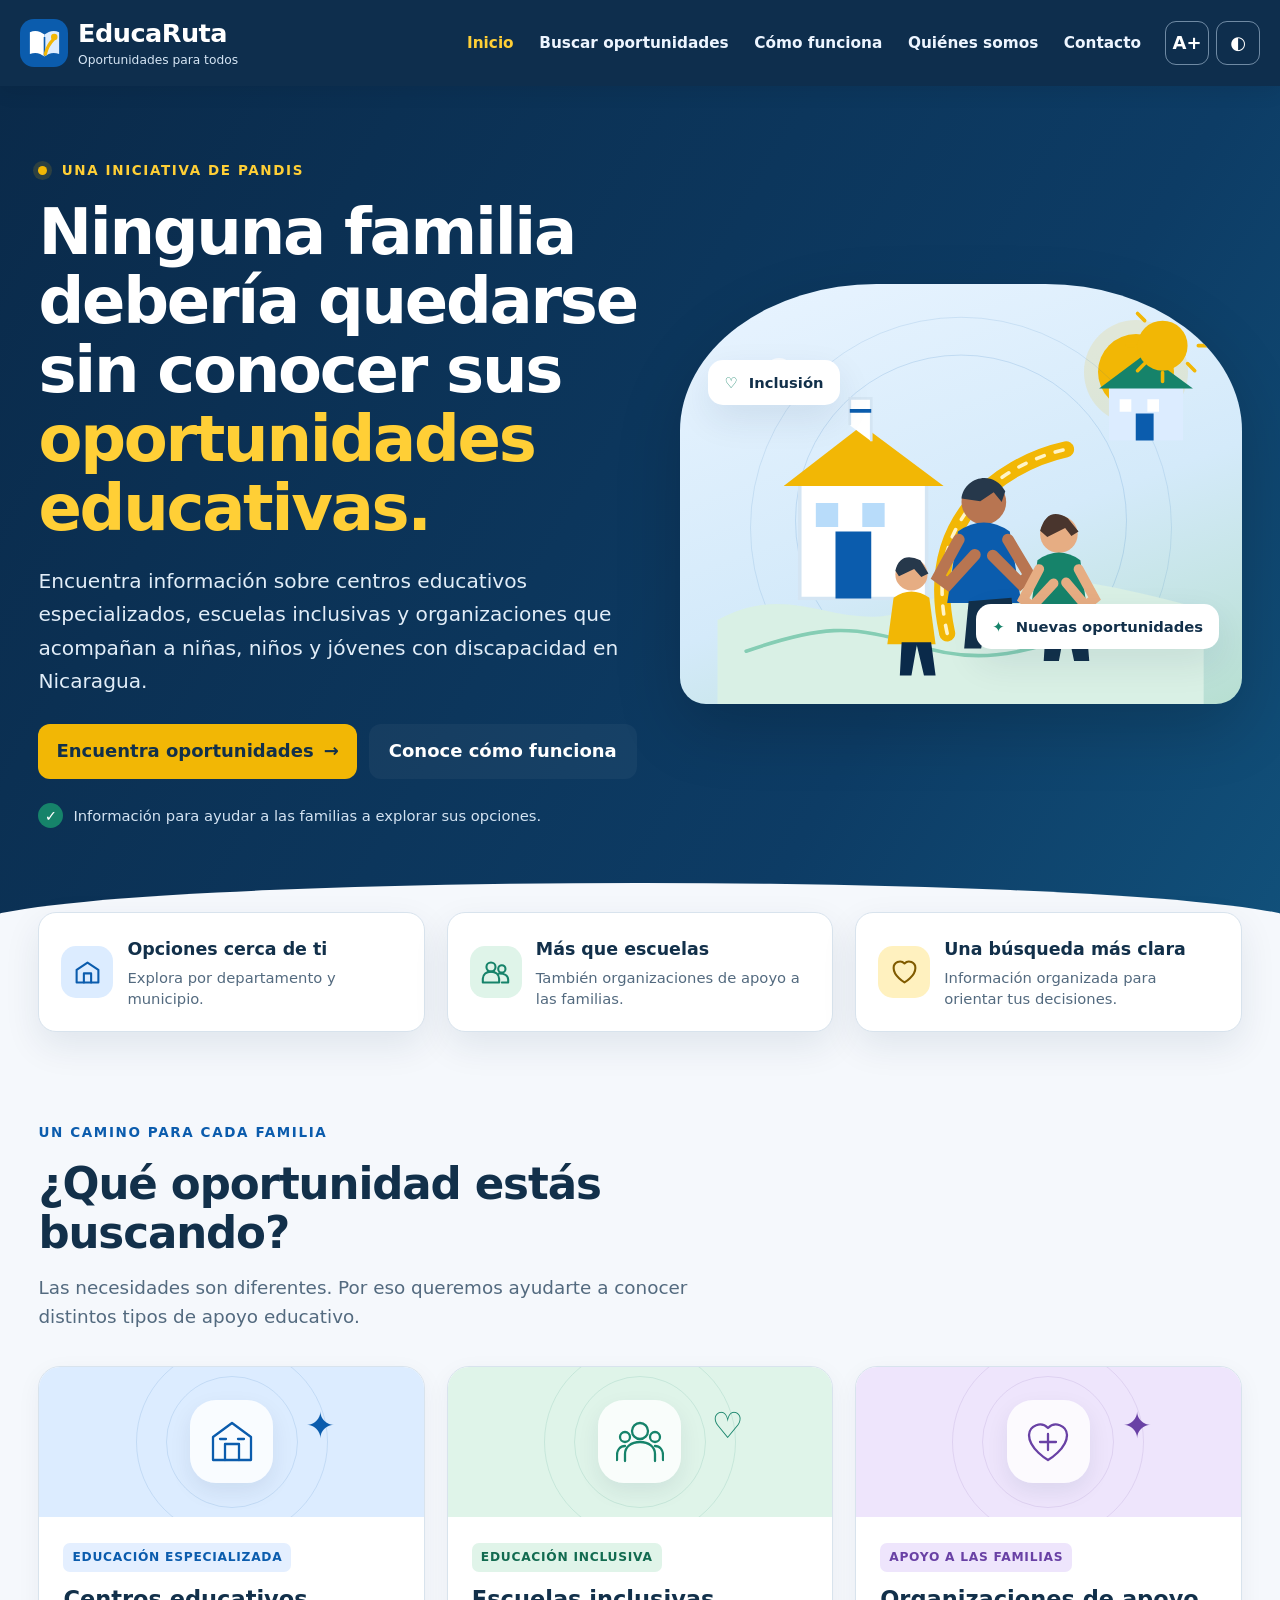
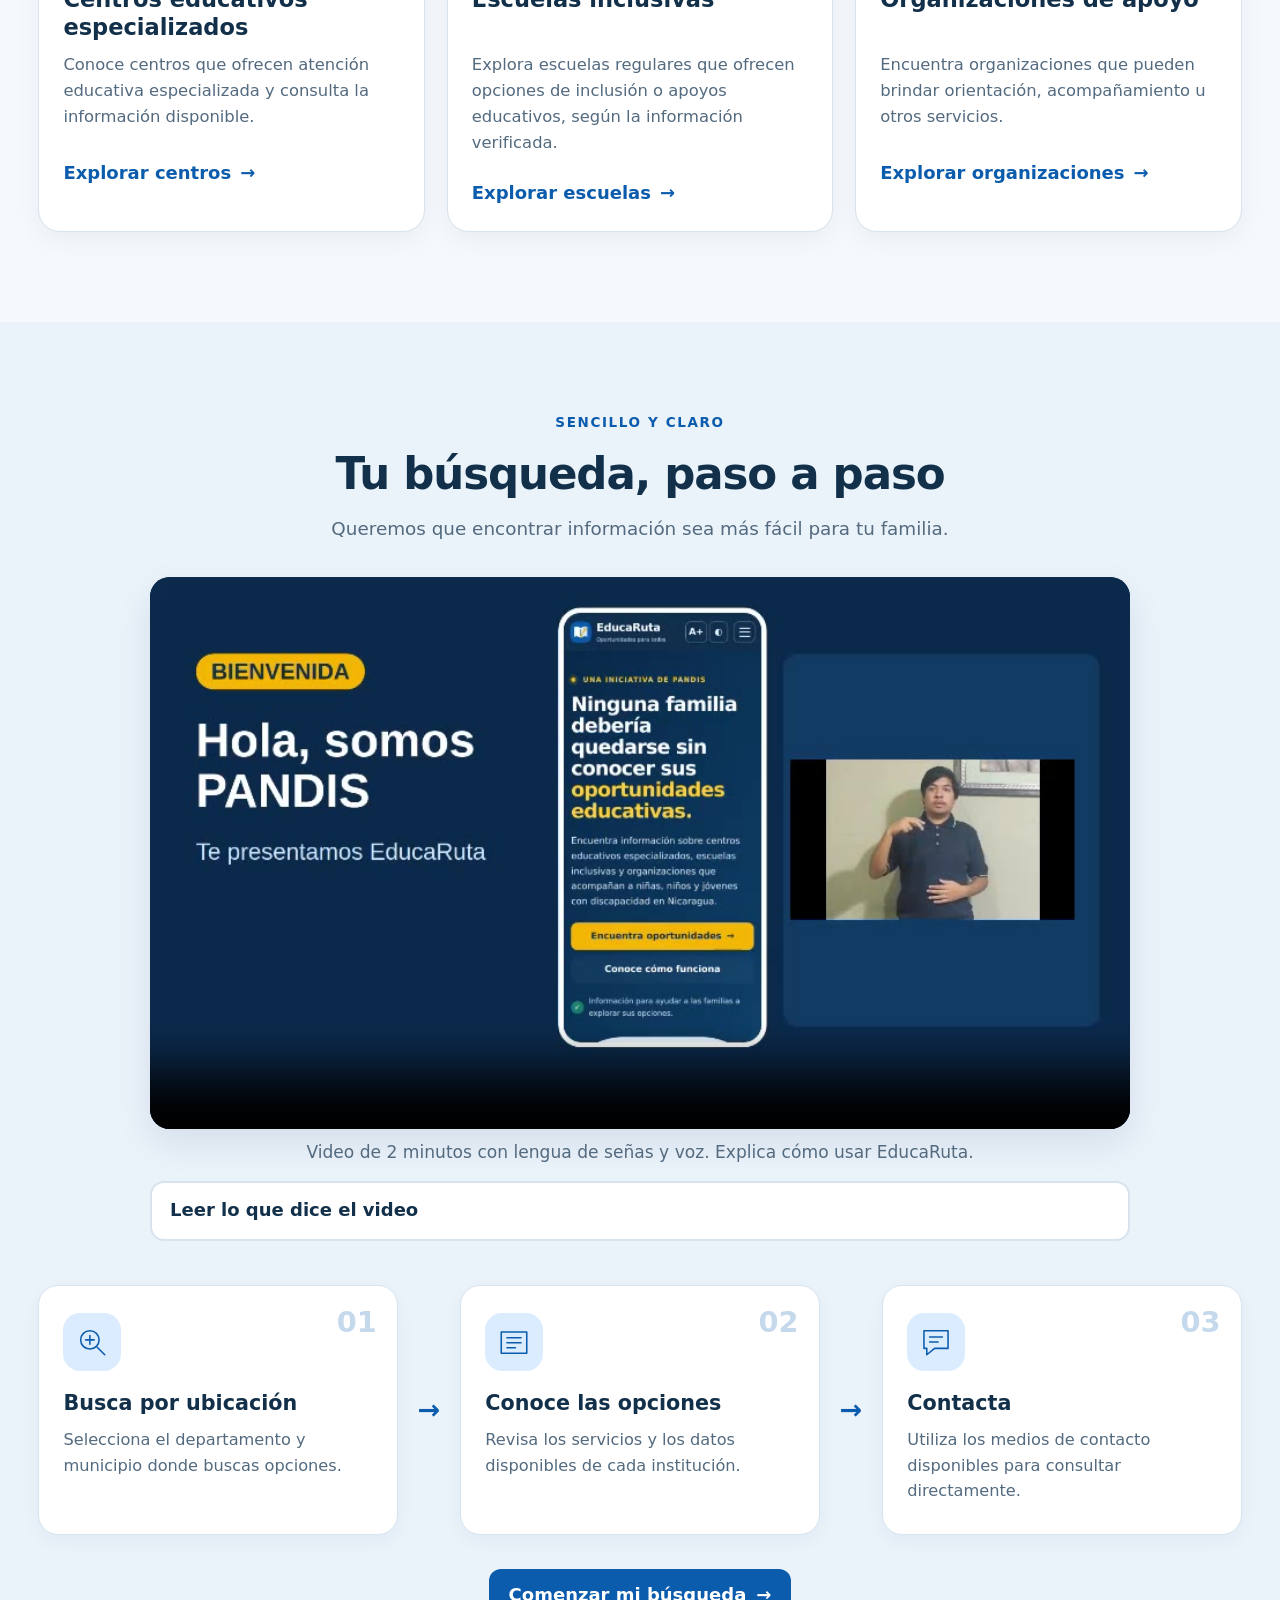
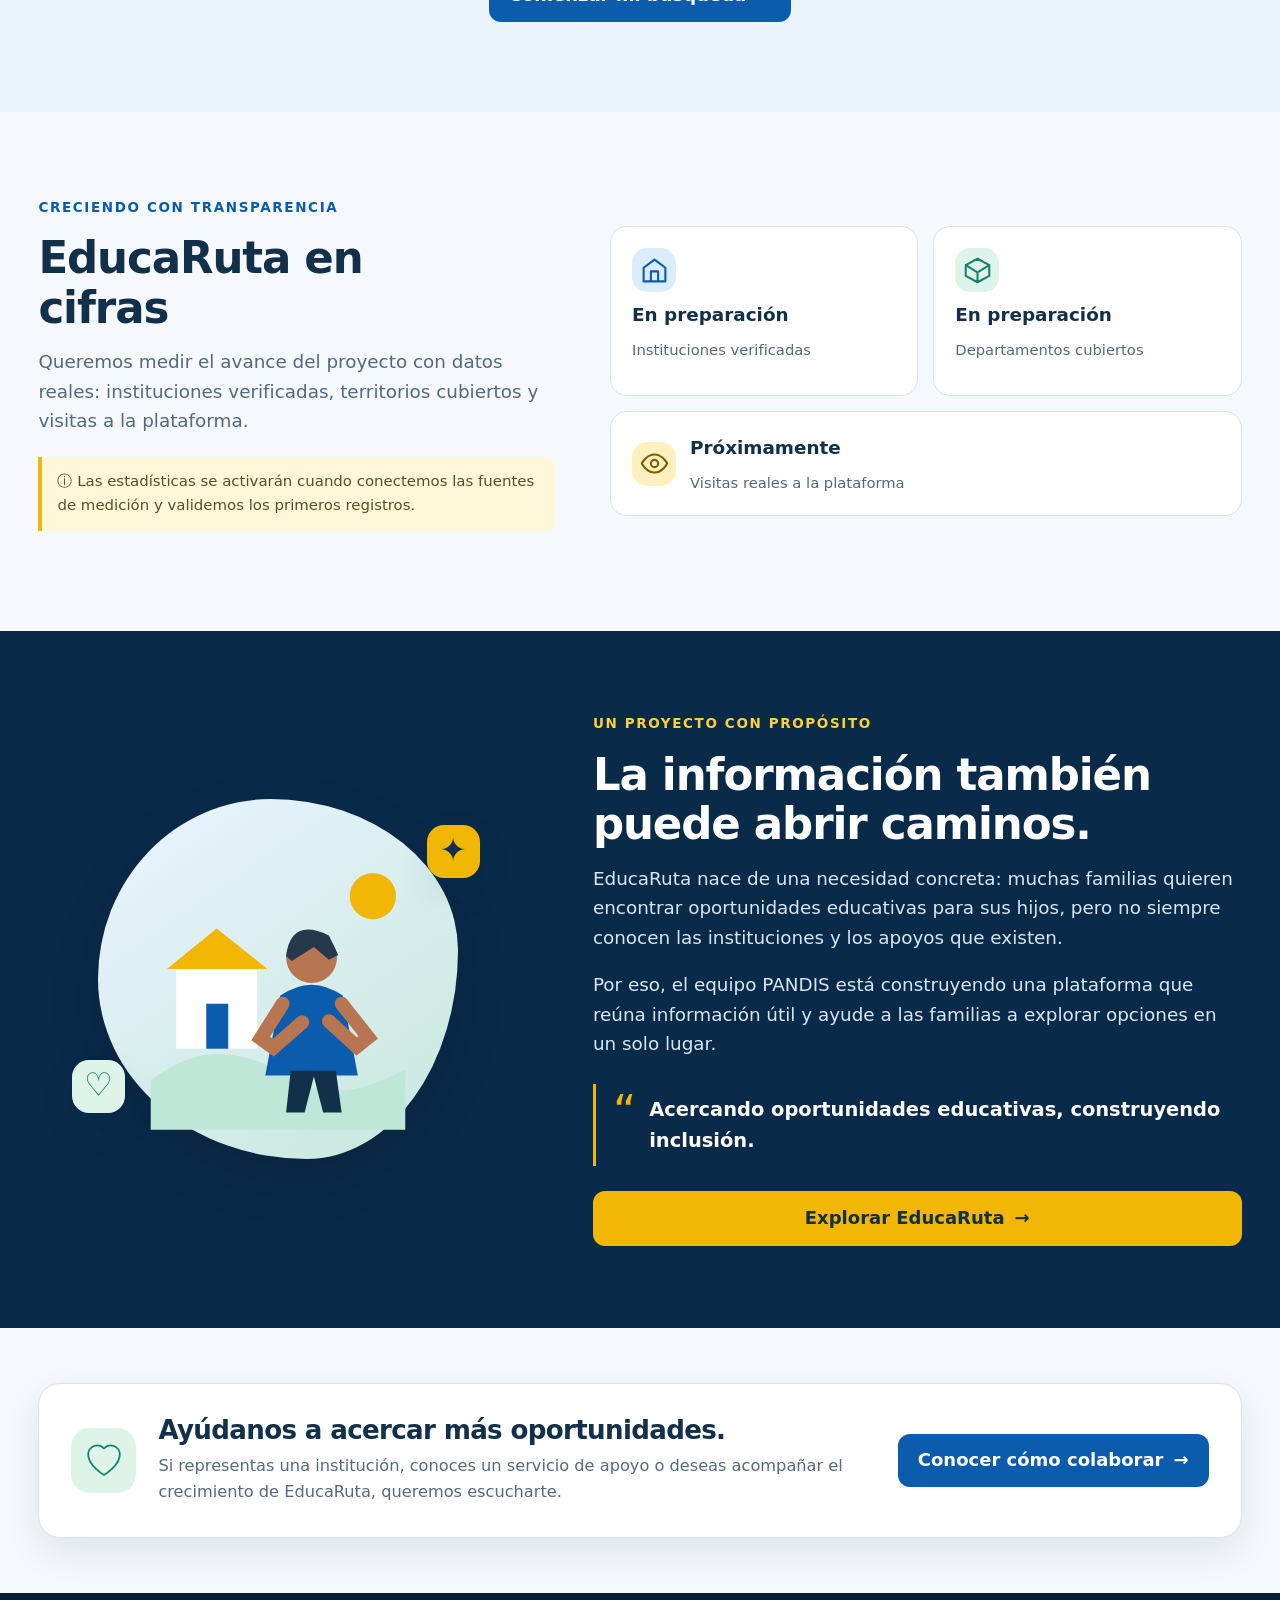
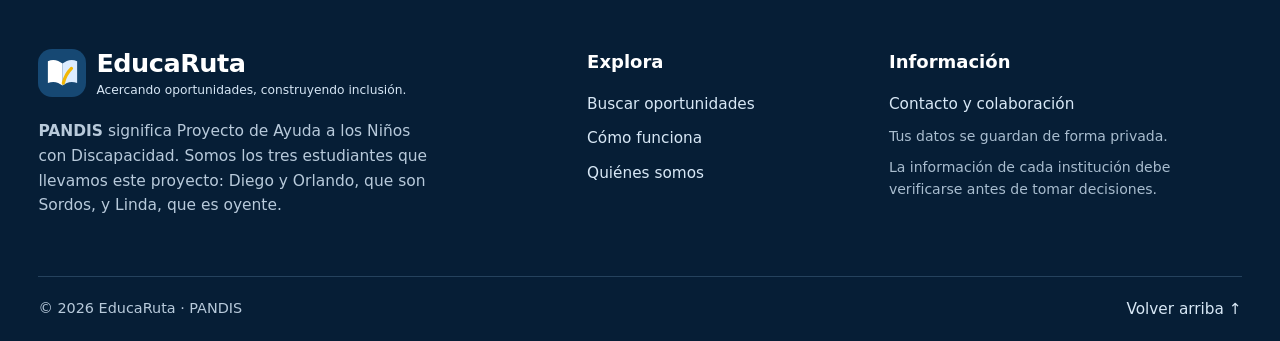
==== commit cf6366f5: "Update index.html Actualización Video, portada y comun javascript" ====
--- a/index.html
+++ b/index.html
@@ -10,7 +10,7 @@
   <link rel="preconnect" href="https://fonts.gstatic.com" crossorigin>
   <link href="https://fonts.googleapis.com/css2?family=Atkinson+Hyperlegible:wght@400;700&display=swap" rel="stylesheet">
   <link rel="stylesheet" href="estilos.css">
-  <script src="js/comun.js" defer></script>
+  <script src="comun.js" defer></script>
 </head>
 <body>
   <a class="salto" href="#contenido">Saltar al contenido principal</a>
@@ -109,8 +109,8 @@
         <div class="encabezado-seccion centrado"><p class="sobretitulo oscuro">SENCILLO Y CLARO</p><h2>Tu búsqueda, paso a paso</h2><p>Queremos que encontrar información sea más fácil para tu familia.</p></div>
         <div class="video-bloque">
           <figure class="video-fig">
-            <video controls preload="none" playsinline poster="media/portada.jpg" aria-describedby="video-descr">
-              <source src="media/EducaRuta.mp4" type="video/mp4">
+            <video controls preload="none" playsinline poster="portada.jpg" aria-describedby="video-descr">
+              <source src="EducaRuta.mp4" type="video/mp4">
               Tu navegador no puede reproducir el video. Puedes leer lo que dice en esta página.
             </video>
             <figcaption id="video-descr">Video de 2 minutos con lengua de señas y voz. Explica cómo usar EducaRuta.</figcaption>
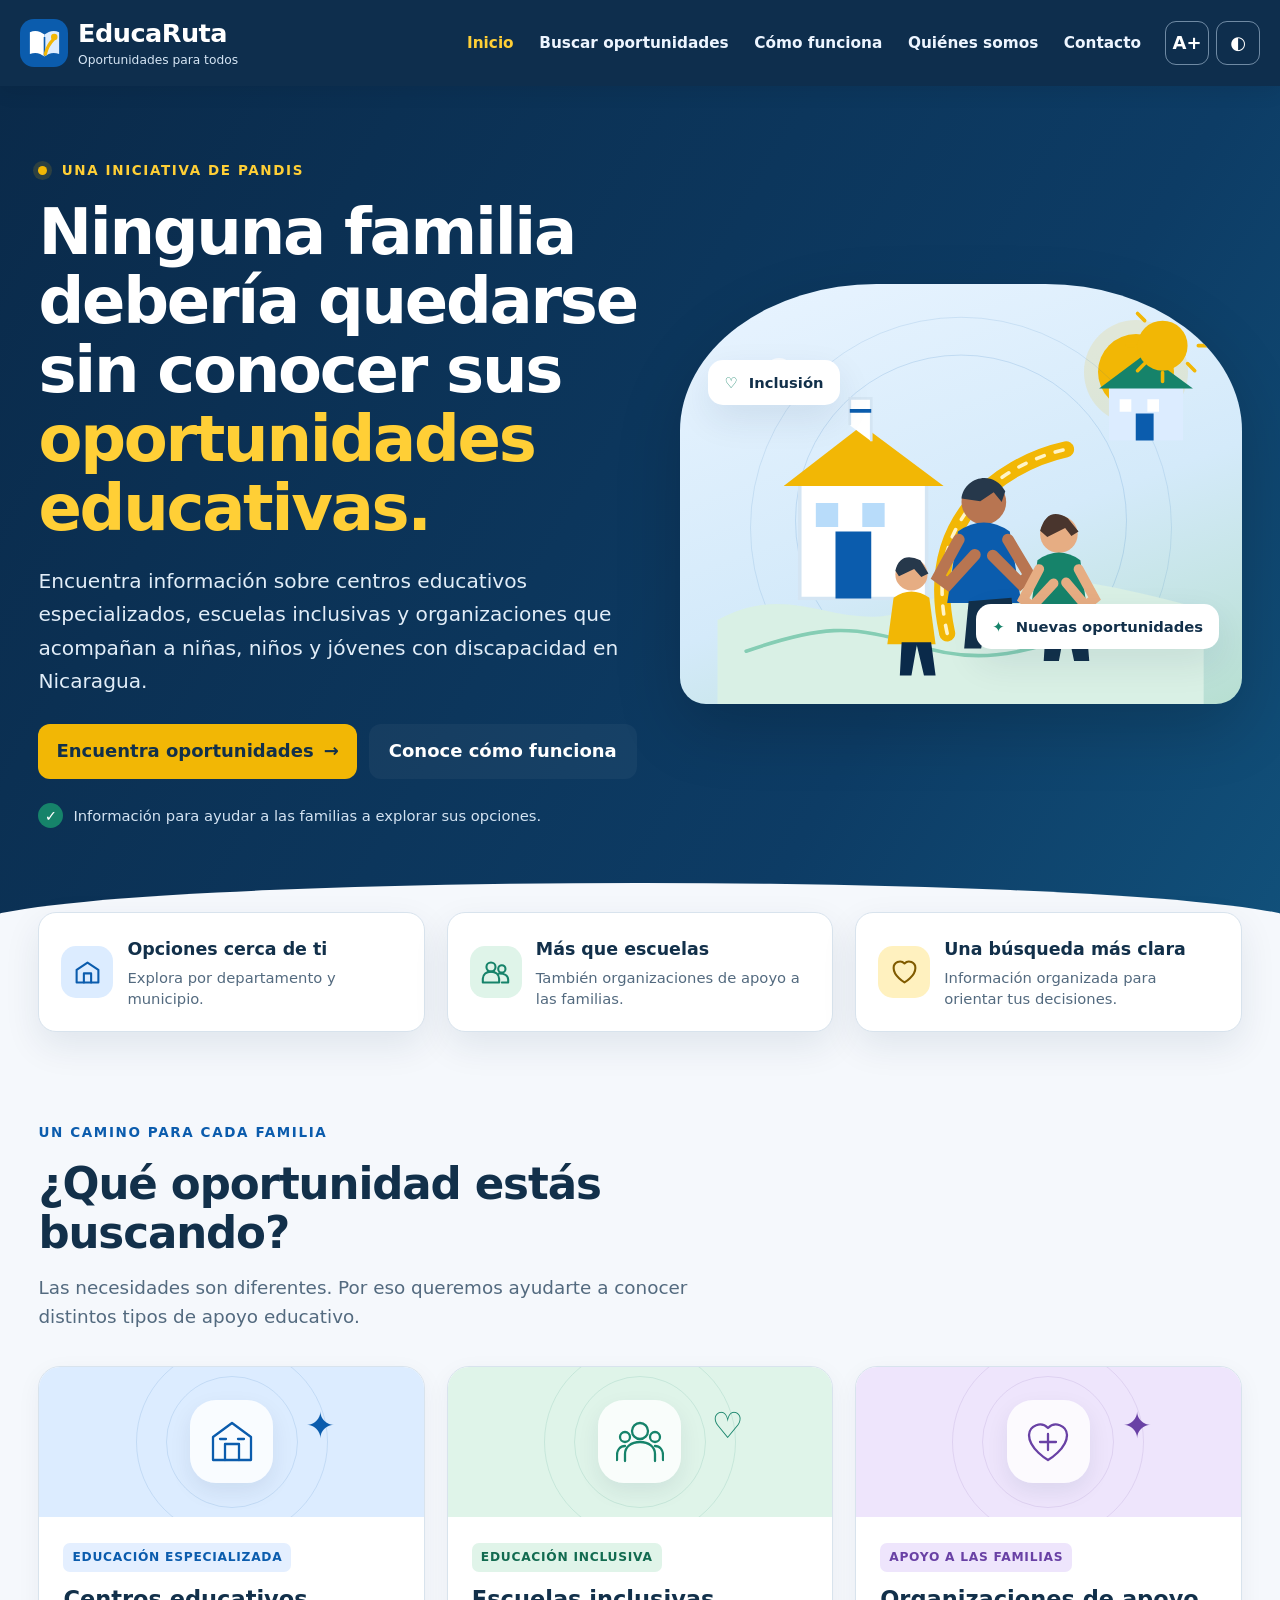
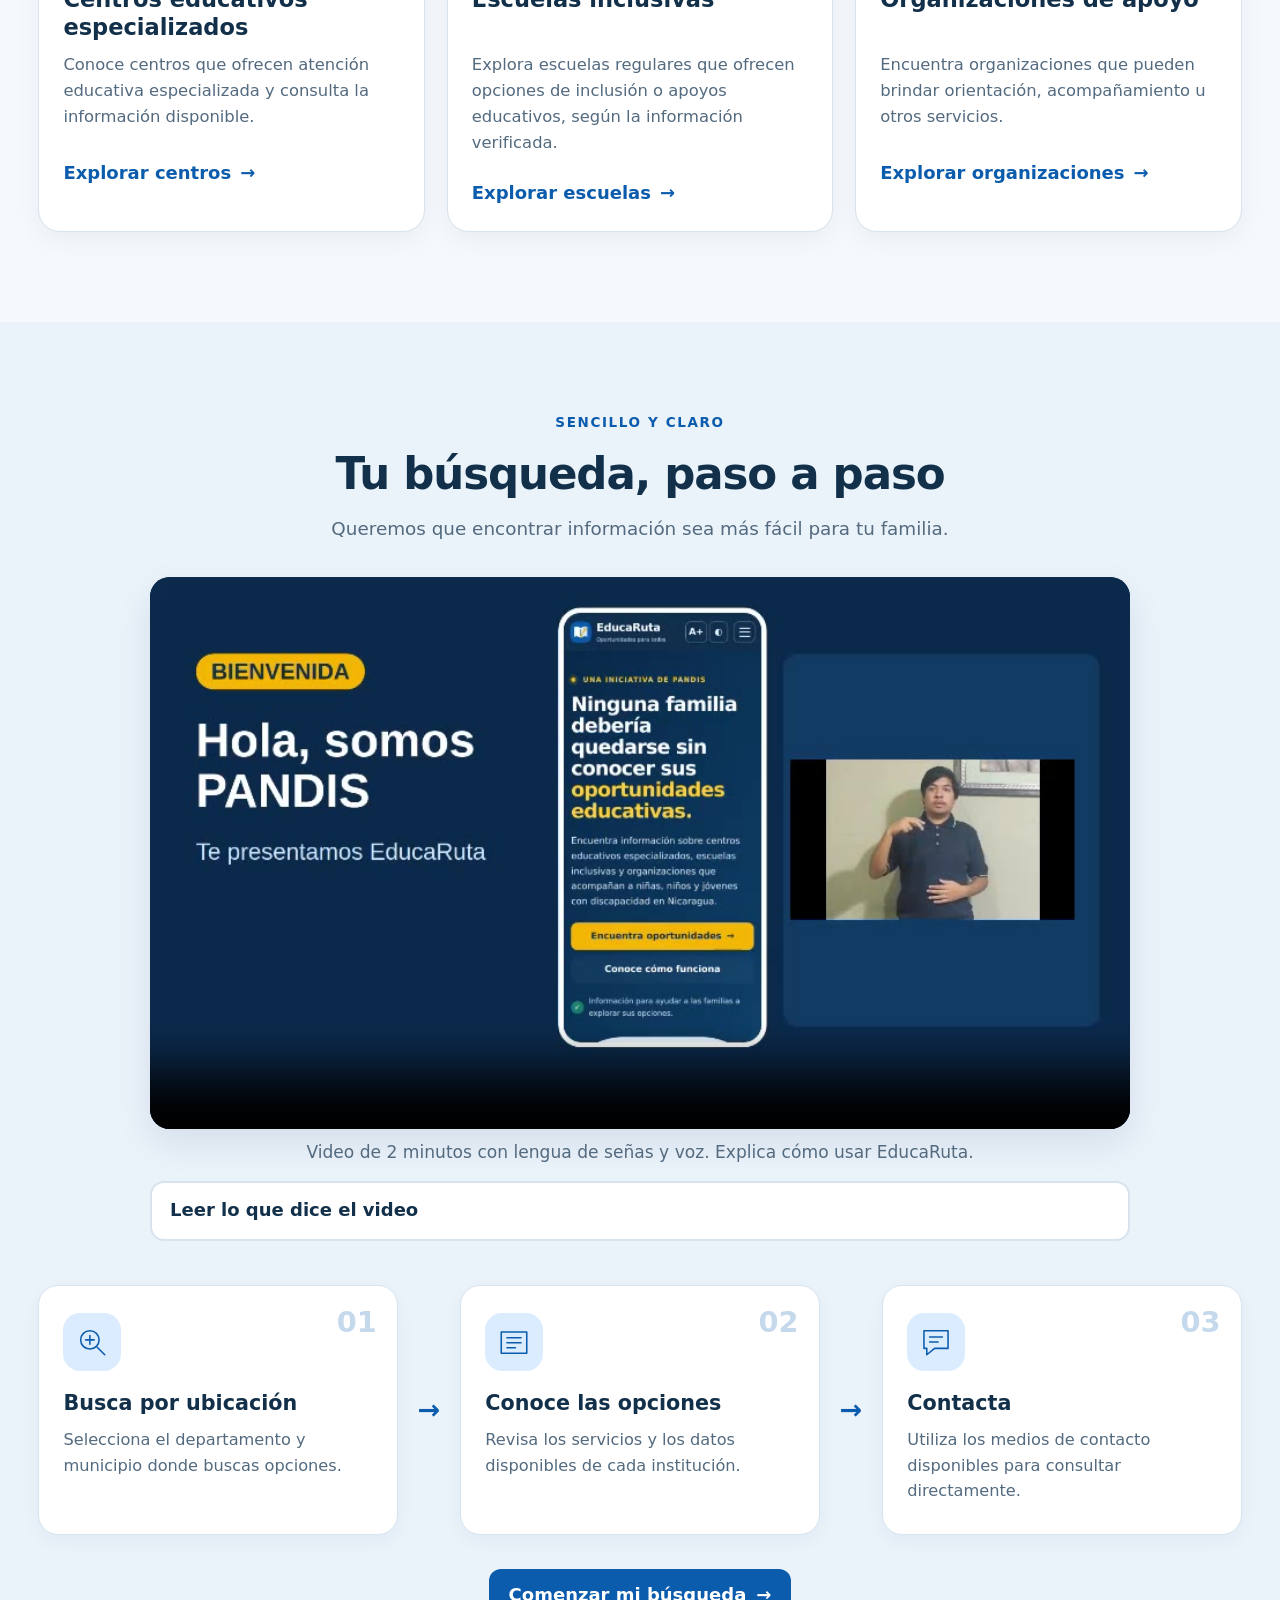
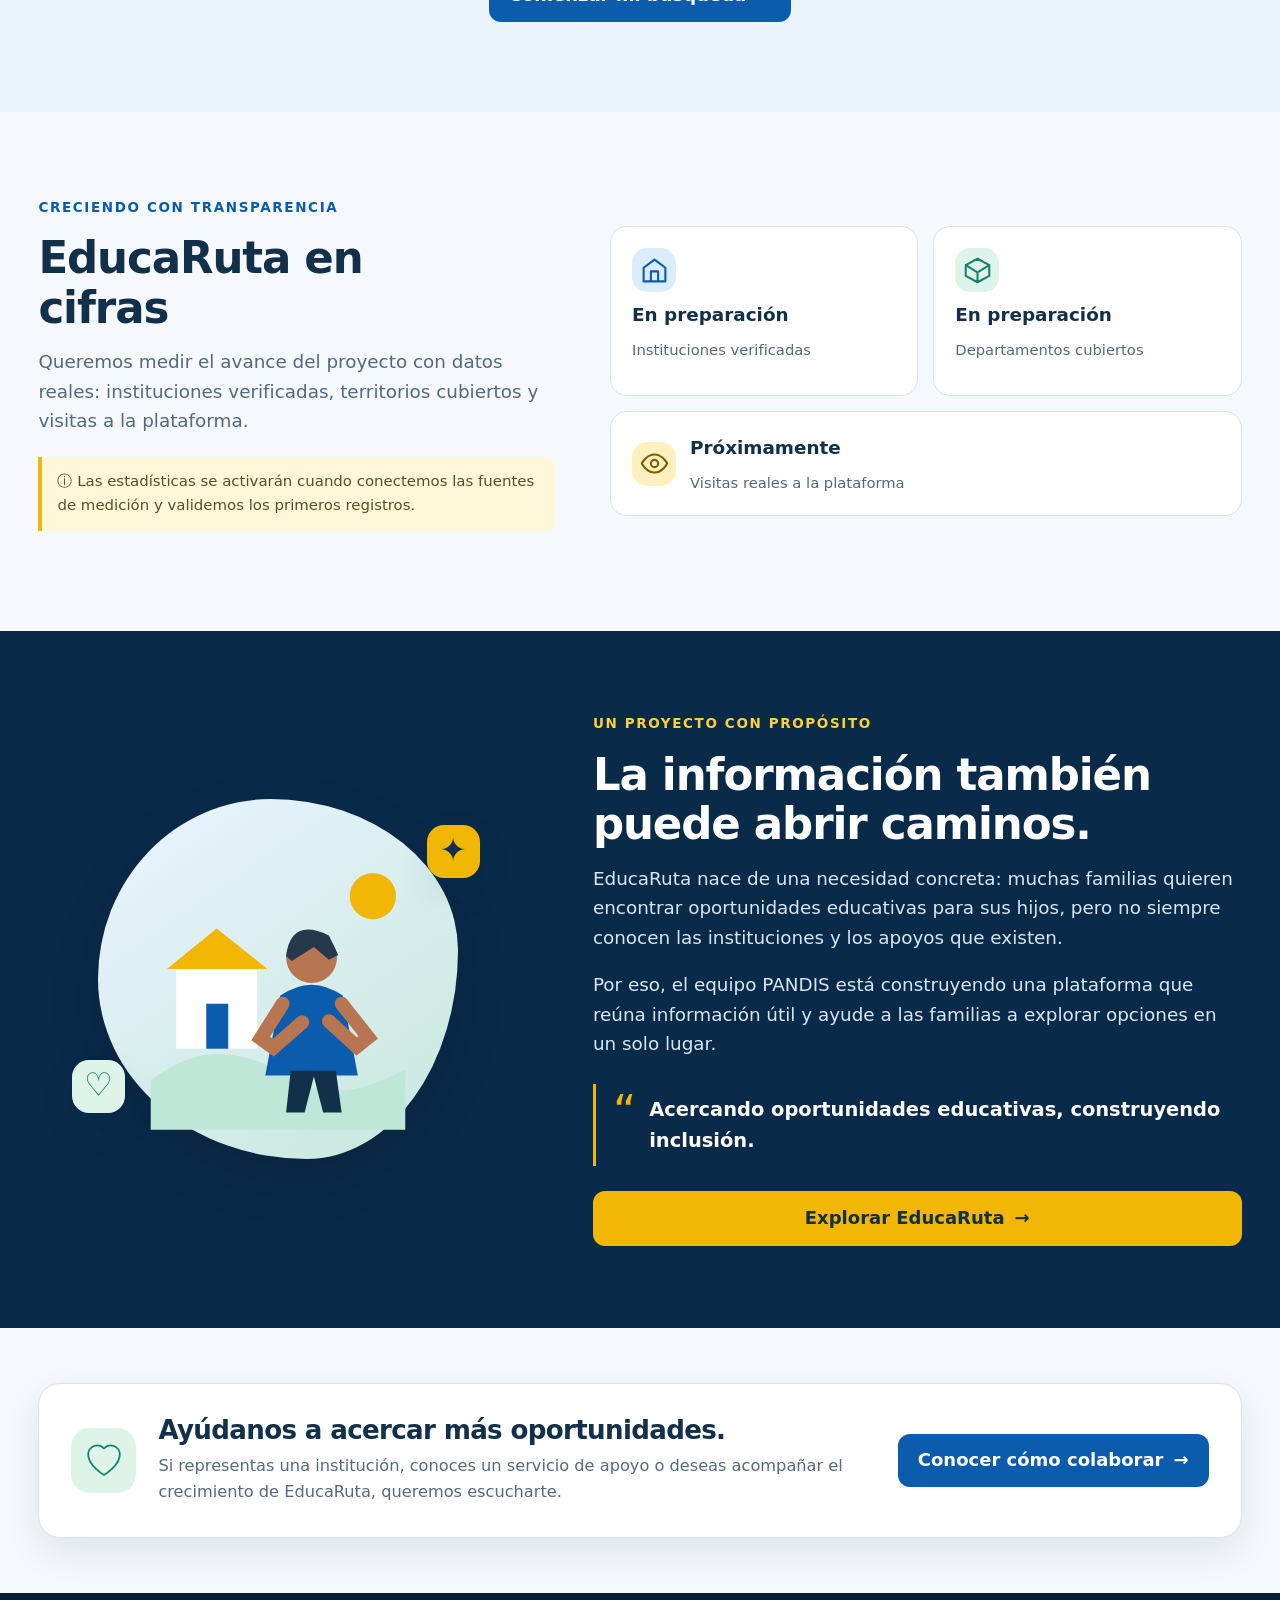
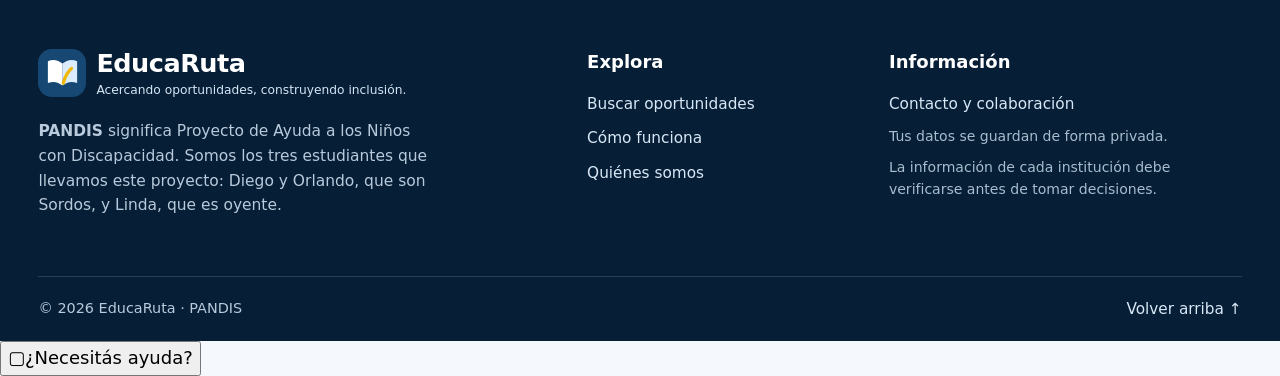
==== commit fb7dd708: "Update index.html Actualizar Index agregar para javascript asistente demo" ====
--- a/index.html
+++ b/index.html
@@ -155,5 +155,6 @@
     <div class="wrap footer-grid"><div class="footer-marca"><a class="marca marca-footer" href="#inicio"><span class="marca-icono"><svg viewBox="0 0 48 48" aria-hidden="true"><path d="M6 10c7-3 13-1 18 3v27c-5-4-11-6-18-3z" fill="#fff"/><path d="M42 10c-7-3-13-1-18 3v27c5-4 11-6 18-3z" fill="#dcecff"/><path d="M25 37c2-8 5-13 10-18" fill="none" stroke="#f2b705" stroke-width="4" stroke-linecap="round"/></svg></span><span class="marca-texto"><strong>EducaRuta</strong><small>Acercando oportunidades, construyendo inclusión.</small></span></a><p><strong>PANDIS</strong> significa Proyecto de Ayuda a los Niños con Discapacidad. Somos los tres estudiantes que llevamos este proyecto: Diego y Orlando, que son Sordos, y Linda, que es oyente.</p></div><div class="footer-enlaces"><strong>Explora</strong><a href="buscar.html">Buscar oportunidades</a><a href="#como-funciona">Cómo funciona</a><a href="#nosotros">Quiénes somos</a></div><div class="footer-enlaces"><strong>Información</strong><a href="#contacto">Contacto y colaboración</a><span>Tus datos se guardan de forma privada.</span><span>La información de cada institución debe verificarse antes de tomar decisiones.</span></div></div>
     <div class="wrap footer-final"><span>© <span id="anio">2026</span> EducaRuta · PANDIS</span><a href="#inicio">Volver arriba ↑</a></div>
   </footer>
+  <script src="asistente-demo.js" defer></script>
 </body>
 </html>
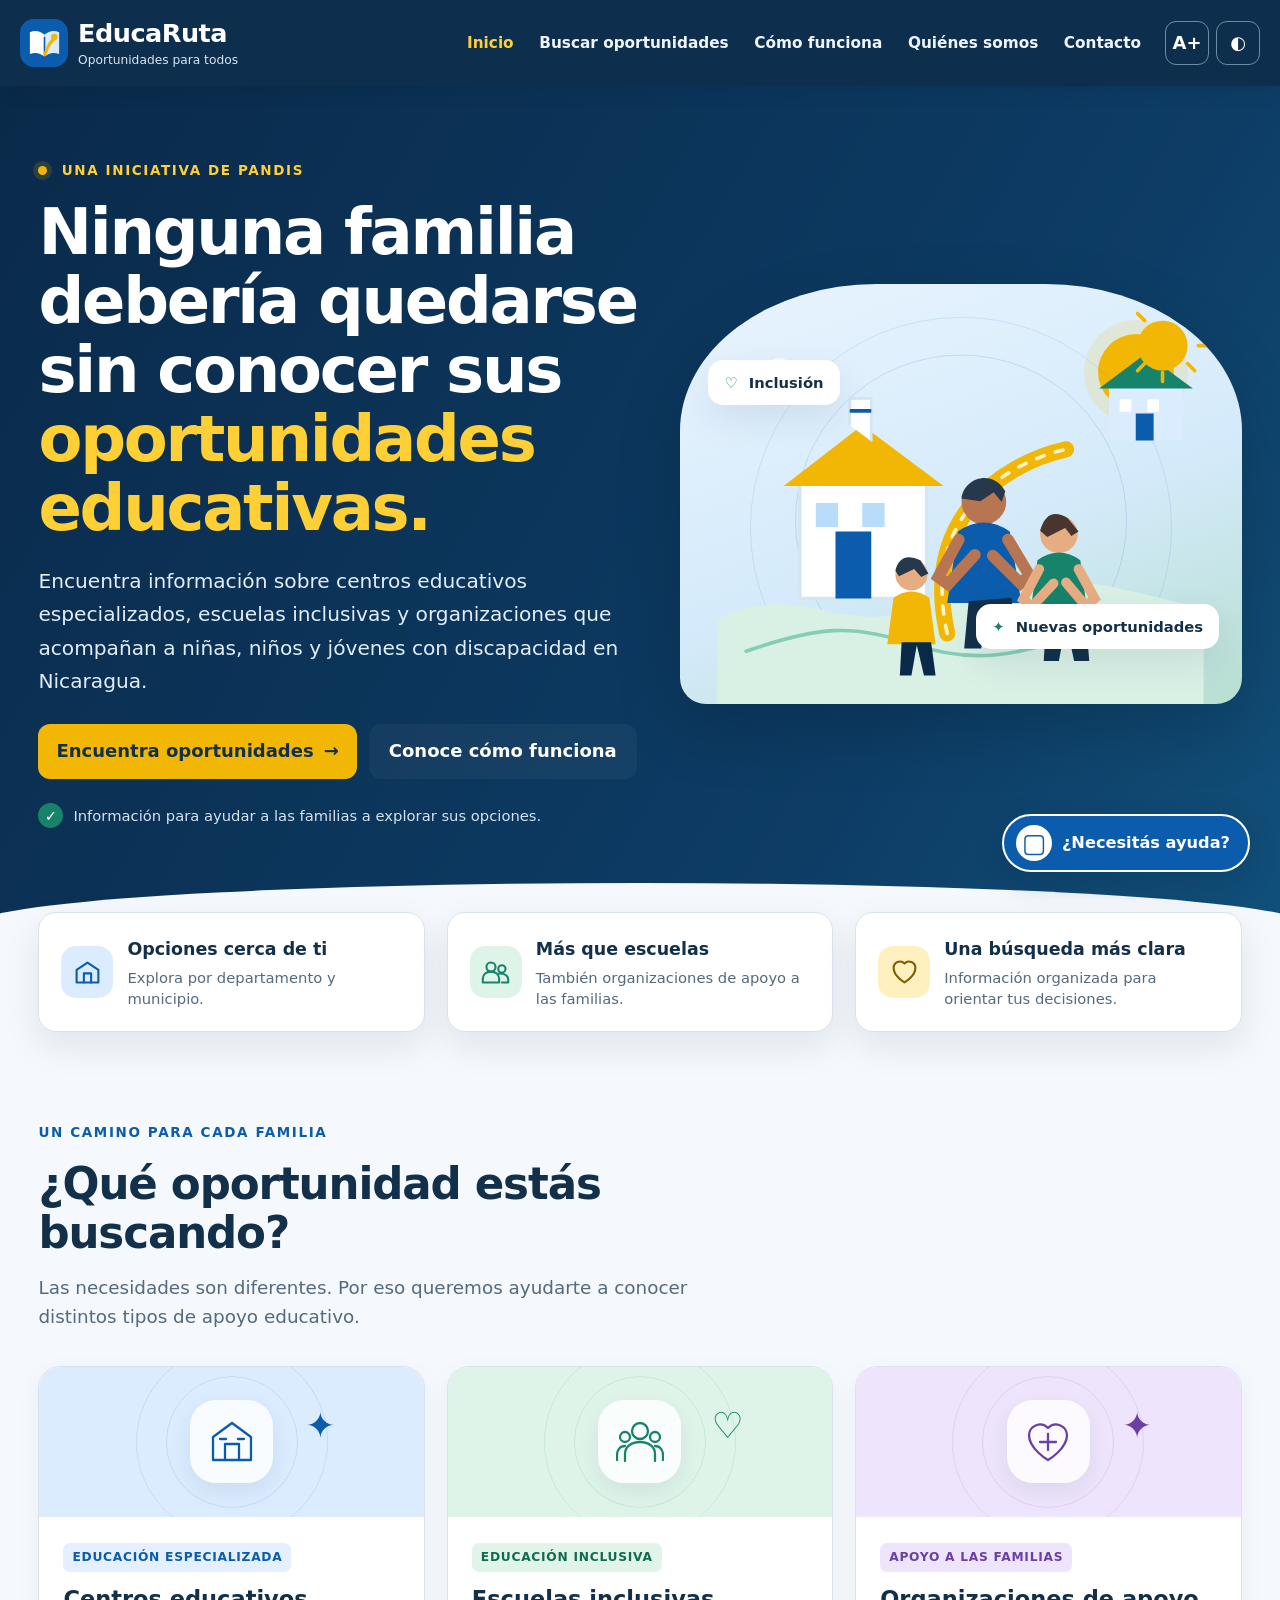
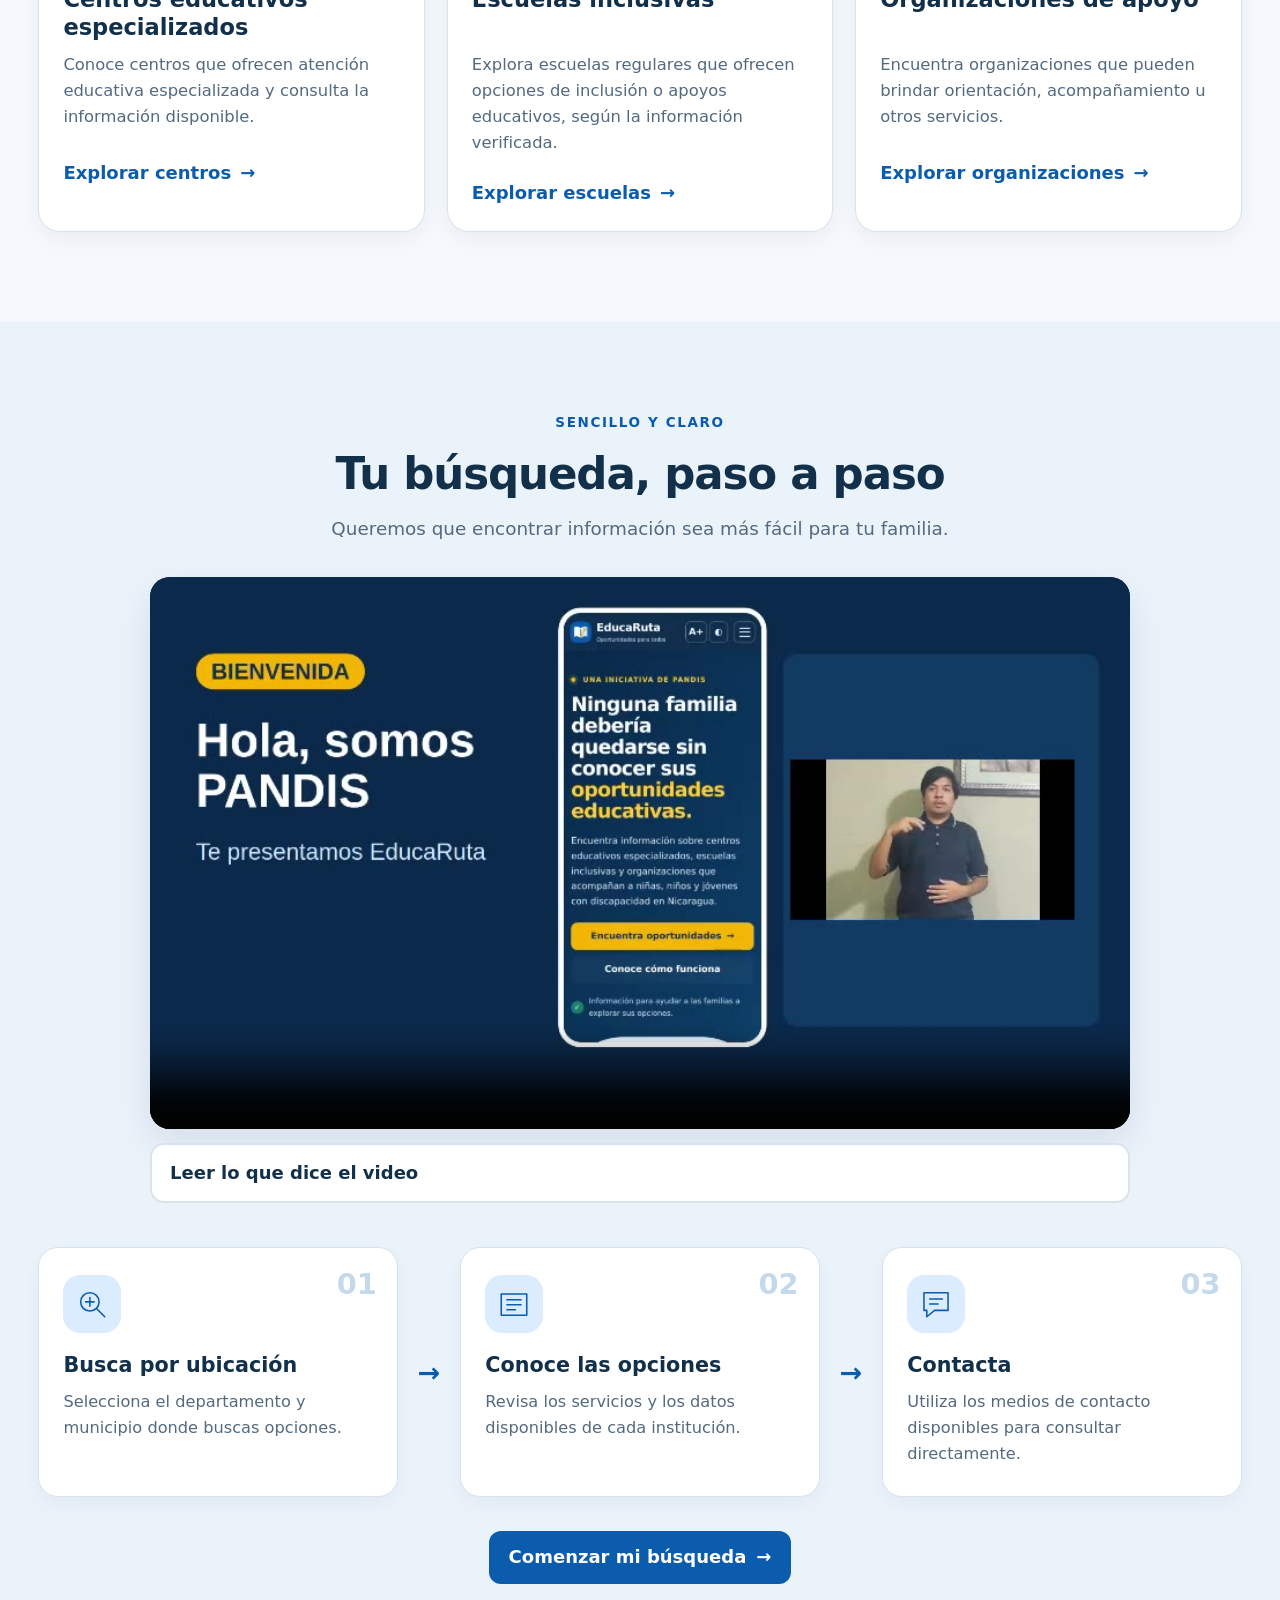
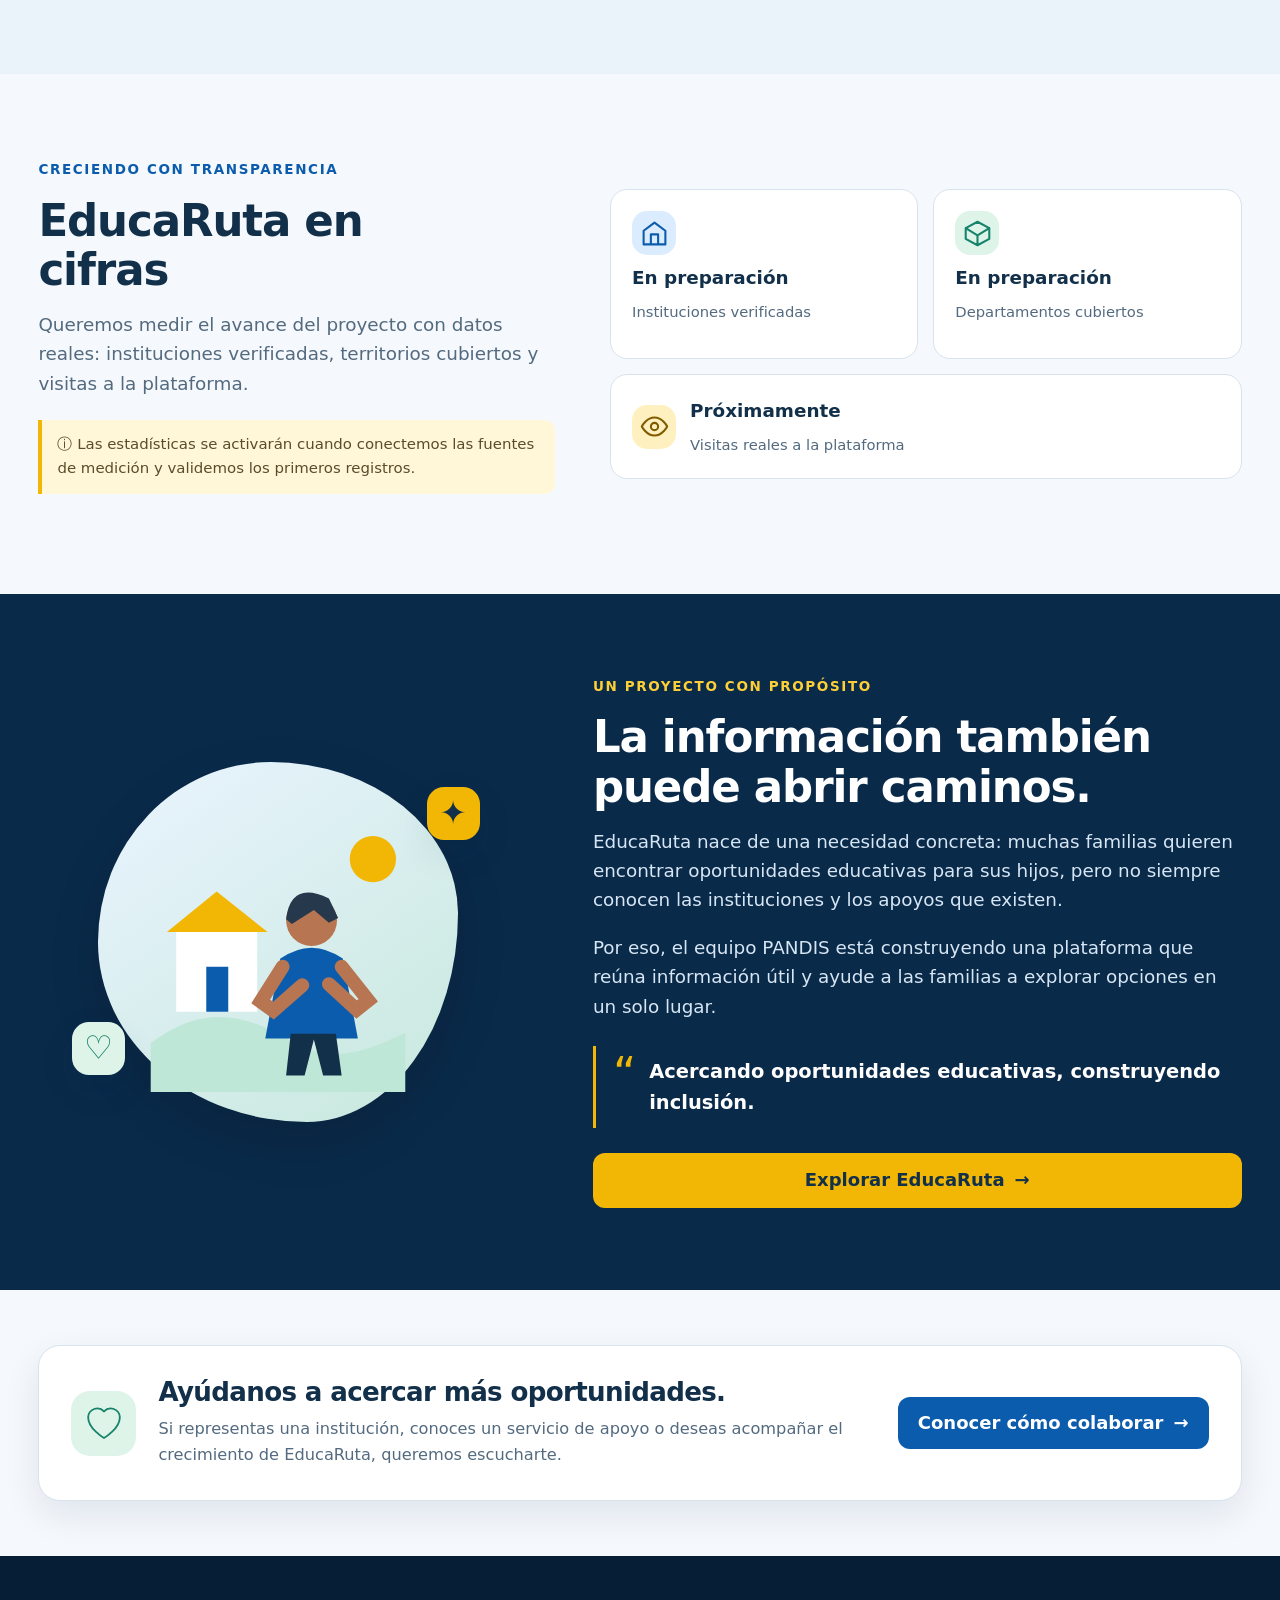
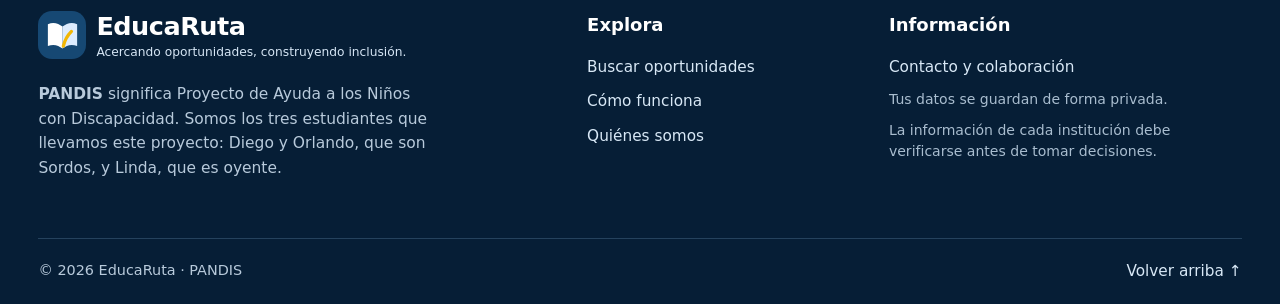
==== commit 1b1bddc9: "Update index.html actualizacion index html video texto quita no necesita" ====
--- a/index.html
+++ b/index.html
@@ -113,7 +113,6 @@
               <source src="EducaRuta.mp4" type="video/mp4">
               Tu navegador no puede reproducir el video. Puedes leer lo que dice en esta página.
             </video>
-            <figcaption id="video-descr">Video de 2 minutos con lengua de señas y voz. Explica cómo usar EducaRuta.</figcaption>
           </figure>
           <details class="video-texto"><summary>Leer lo que dice el video</summary><div class="video-texto-cuerpo">
             <h3>Bienvenida</h3><p>Hola. Somos PANDIS, estudiantes de ingeniería en sistemas. Te presentamos EducaRuta.</p>
--- a/estilos.css
+++ b/estilos.css
@@ -80,3 +80,49 @@
 .video-texto-cuerpo p{margin:0 0 6px}
 .ayuda-video{margin-top:20px}
 .ayuda-video .video-bloque{margin:8px 0 12px}
+
+
+/* ---------- Asistente virtual demostrativo de EducaRuta ---------- */
+.er-chat-launcher{position:fixed;right:clamp(16px,3vw,30px);bottom:clamp(16px,3vw,28px);z-index:1200;display:flex;align-items:center;gap:10px;min-height:58px;padding:9px 18px 9px 12px;border:2px solid #fff;border-radius:999px;background:#0b5cad;color:#fff;box-shadow:0 8px 28px rgba(10,42,74,.28);font-weight:700;cursor:pointer;transition:transform .18s,box-shadow .18s}
+.er-chat-launcher:hover{transform:translateY(-2px);box-shadow:0 12px 32px rgba(10,42,74,.32)}
+.er-chat-launcher:focus-visible,.er-chat-panel button:focus-visible,.er-chat-panel input:focus-visible{outline:4px solid #f2b705;outline-offset:3px}
+.er-chat-launcher-icon{display:grid;place-items:center;width:36px;height:36px;border-radius:50%;background:#fff;color:#0b5cad;font-size:1.45rem;line-height:1}
+.er-chat-launcher-label{font-size:.9rem}
+.er-chat-launcher-open .er-chat-launcher-icon{font-size:1.25rem}
+.er-chat-panel{position:fixed;right:clamp(12px,3vw,28px);bottom:clamp(86px,10vw,100px);z-index:1199;width:min(390px,calc(100vw - 24px));max-height:min(690px,calc(100dvh - 120px));display:flex;flex-direction:column;overflow:hidden;border:1px solid #cbd9e7;border-radius:20px;background:#fff;color:#12304a;box-shadow:0 18px 55px rgba(10,42,74,.25);font-size:16px;line-height:1.45}
+.er-chat-panel[hidden]{display:none}
+.er-chat-header{display:flex;align-items:center;gap:11px;padding:16px;background:#0a2a4a;color:#fff}
+.er-chat-avatar{display:grid;place-items:center;flex:0 0 42px;width:42px;height:42px;border-radius:13px;background:#0b5cad;border:1px solid rgba(255,255,255,.5);font-weight:800;font-size:1.25rem}
+.er-chat-heading{display:flex;flex-direction:column;gap:3px;min-width:0}
+.er-chat-heading strong{font-size:1rem;line-height:1.2}
+.er-chat-heading span{font-size:.76rem;color:#dcecff}
+.er-chat-heading i{display:inline-block;width:7px;height:7px;margin-right:4px;border-radius:50%;background:#f2b705}
+.er-chat-close{margin-left:auto;align-self:flex-start;display:grid;place-items:center;width:38px;height:38px;border:1px solid #7890a6;border-radius:10px;background:transparent;color:#fff;font-size:1.6rem;cursor:pointer}
+.er-chat-notice{padding:10px 14px;background:#fff7d8;border-bottom:1px solid #f0df9e;color:#5a4810;font-size:.78rem}
+.er-chat-messages{padding:15px;overflow-y:auto;overscroll-behavior:contain;display:flex;flex-direction:column;gap:10px;min-height:120px}
+.er-chat-bubble{max-width:94%;padding:11px 13px;border-radius:14px;font-size:.91rem;white-space:pre-wrap;overflow-wrap:anywhere}
+.er-chat-bot{align-self:flex-start;background:#edf4fa;border:1px solid #d8e6f2;border-bottom-left-radius:4px;color:#12304a}
+.er-chat-user{align-self:flex-end;background:#0b5cad;color:#fff;border-bottom-right-radius:4px}
+.er-chat-prompts-title{margin:3px 0 0;color:#536a7f;font-size:.82rem;font-weight:700}
+.er-chat-prompts{display:flex;flex-direction:column;align-items:stretch;gap:7px}
+.er-chat-prompt{padding:9px 11px;text-align:left;border:1px solid #b9cfe2;border-radius:11px;background:#fff;color:#0b5cad;font-size:.85rem;font-weight:700;cursor:pointer}
+.er-chat-prompt:hover{background:#edf4fa;border-color:#0b5cad}
+.er-chat-form{display:flex;gap:8px;padding:12px;border-top:1px solid #d8e3ed;background:#fff}
+.er-chat-form input{min-width:0;flex:1;padding:10px 12px;border:1px solid #b9c9d8;border-radius:12px;background:#fff;color:#12304a;font-size:16px}
+.er-chat-form input::placeholder{color:#647b90}
+.er-chat-form button{flex:0 0 44px;width:44px;height:44px;border:0;border-radius:12px;background:#0b5cad;color:#fff;font-size:1.25rem;cursor:pointer}
+.er-chat-footer{padding:0 12px 10px;text-align:center;color:#647b90;background:#fff;font-size:.72rem}
+.er-chat-sr{position:absolute;width:1px;height:1px;padding:0;margin:-1px;overflow:hidden;clip:rect(0,0,0,0);white-space:nowrap;border:0}
+@media(max-width:480px){
+ .er-chat-launcher{right:12px;bottom:12px;min-height:54px;padding:7px 13px 7px 8px;gap:8px}
+ .er-chat-launcher-icon{width:34px;height:34px}
+ .er-chat-launcher-label{font-size:.84rem}
+ .er-chat-panel{right:8px;bottom:76px;width:calc(100vw - 16px);max-height:calc(100dvh - 92px);border-radius:16px}
+ .er-chat-header{padding:12px}
+ .er-chat-messages{padding:12px}
+}
+html[data-c="alto"] .er-chat-panel{border:3px solid #000;box-shadow:0 0 0 3px #ffdf00,0 18px 55px rgba(0,0,0,.45)}
+html[data-c="alto"] .er-chat-notice{background:#fff;color:#000;border:2px solid #000}
+html[data-c="alto"] .er-chat-bot,html[data-c="alto"] .er-chat-prompt{background:#fff;color:#000;border:2px solid #000}
+html[data-c="alto"] .er-chat-user,html[data-c="alto"] .er-chat-form button,html[data-c="alto"] .er-chat-launcher{background:#000;color:#fff;border:2px solid #ffdf00}
+html[data-c="alto"] .er-chat-form input{background:#fff;color:#000;border:2px solid #000}
